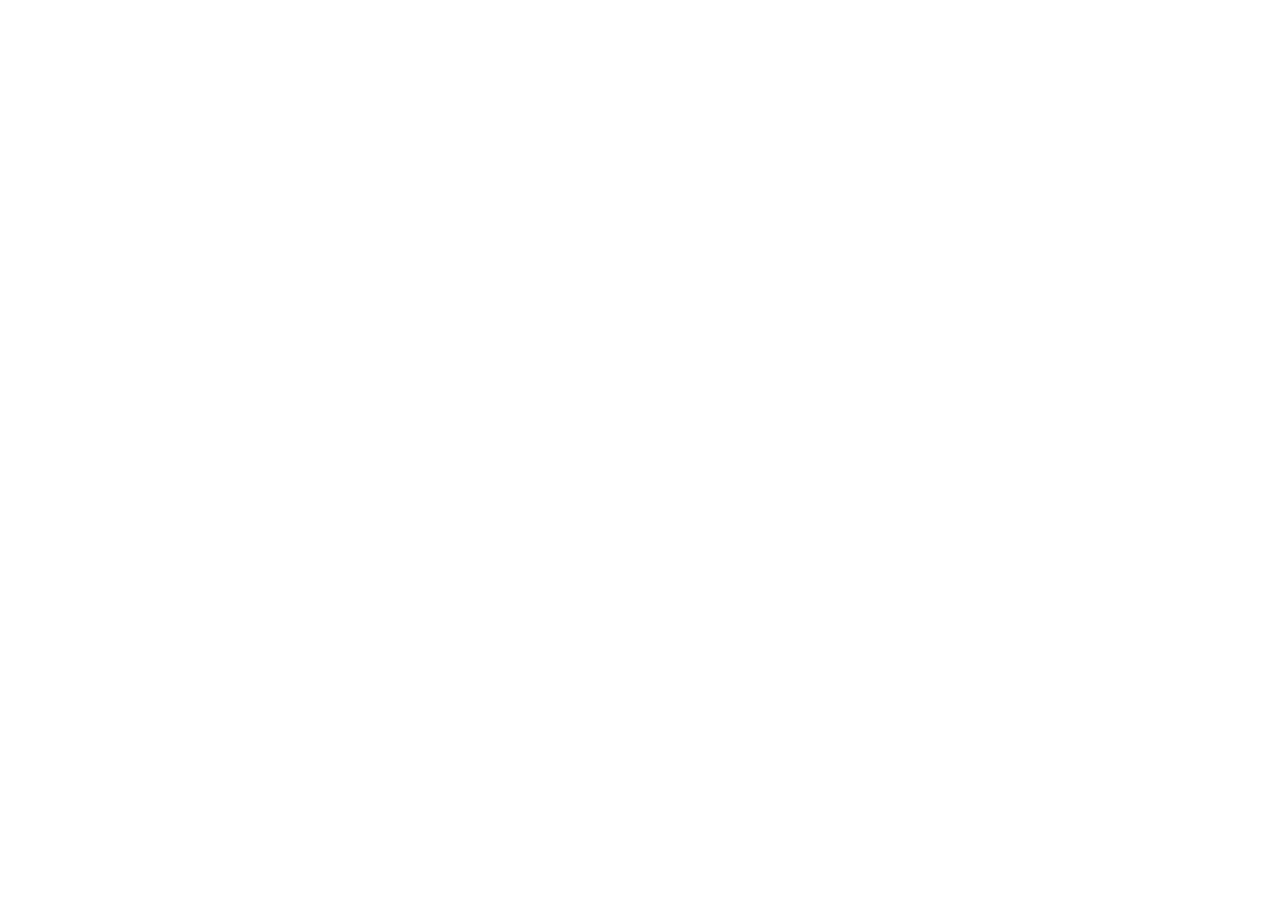
==== Portfolio.dc.html @ 49e3efad "Initial commit" ====
<!DOCTYPE html>
<html lang="en">
<head>
<meta charset="utf-8">
<meta name="viewport" content="width=device-width, initial-scale=1">
<title>Md. Masfakuzzaman — Solutions Architect, Flutter & Automation</title>
<meta name="description" content="Six years turning paper-based and hand-compiled processes into AI-assisted workflows and automated data pipelines. Database administration underneath, Flutter and React on top, automation architecture across the middle.">
<script src="./support.js"></script>
<link rel="stylesheet" href="_ds/industry-a0e0c434-164a-4b1d-b430-204a06d6d040/styles.css">
<script src="_ds/industry-a0e0c434-164a-4b1d-b430-204a06d6d040/_ds_bundle.js"></script>
<style>
html{scroll-behavior:smooth}
body{margin:0;background:var(--color-bg);color:var(--color-text);font-family:var(--font-body)}
a{color:var(--color-accent-700);text-decoration:none}
a:hover{color:var(--color-accent-900);text-decoration:underline}
.wrap{max-width:1140px;margin:0 auto;padding:0 32px}
.eyebrow{font-family:ui-monospace,Menlo,monospace;font-size:11px;letter-spacing:.14em;text-transform:uppercase;color:var(--color-accent-700)}
.sec{padding:60px 0;border-top:1px solid var(--color-divider)}
.sechd{display:flex;align-items:baseline;justify-content:space-between;gap:16px;margin-bottom:28px;flex-wrap:wrap}
.sechd h2{margin:0;font-size:30px}
.sechd .count{font-family:ui-monospace,Menlo,monospace;font-size:11.5px;letter-spacing:.1em;text-transform:uppercase;color:rgba(29,31,32,.5)}
.grid{display:grid;gap:20px}
.pill{display:inline-flex;align-items:center;font-size:11px;letter-spacing:.04em;padding:3px 9px;border:1px solid var(--color-divider);font-family:ui-monospace,Menlo,monospace;color:rgba(29,31,32,.68);background:var(--color-surface);border-radius:2px}
.kpi b{display:block;font-family:var(--font-heading);font-weight:600;font-size:38px;line-height:1}
.kpi span{display:block;font-size:12px;line-height:1.4;color:rgba(29,31,32,.6);margin-top:4px}
.flow{display:flex;flex-wrap:wrap;align-items:stretch;gap:0}
.fnode{flex:1 1 150px;min-width:150px;padding:14px 16px;border:1px solid var(--color-divider);background:var(--color-bg);display:flex;flex-direction:column;gap:5px}
.fnode.ai{background:var(--color-accent-100);border-color:var(--color-accent)}
.fnode .k{font-size:9.5px;letter-spacing:.12em;text-transform:uppercase;color:rgba(29,31,32,.55)}
.fnode.ai .k{color:var(--color-accent-800)}
.fnode .t{font-family:var(--font-heading);font-weight:600;font-size:16px;line-height:1.15}
.fnode .d{font-size:12px;line-height:1.5;color:rgba(29,31,32,.7)}
.arrow{display:flex;align-items:center;justify-content:center;width:26px;color:var(--color-neutral-500);flex:none}
.proj{padding:24px;border:1px solid var(--color-divider);display:flex;flex-direction:column;gap:11px;background:var(--color-bg);transition:border-color .15s ease}
.proj:hover{border-color:var(--color-accent)}
.proj h3{margin:0;font-size:22px}
.proj .lede{margin:0;font-size:14px;line-height:1.6;color:rgba(29,31,32,.72)}
.proj ul{margin:0;padding-left:17px;display:flex;flex-direction:column;gap:6px}
.proj li{font-size:13.5px;line-height:1.55}
.proj li::marker{color:var(--color-accent)}
.role-line{font-family:ui-monospace,Menlo,monospace;font-size:11px;letter-spacing:.06em;text-transform:uppercase;color:rgba(29,31,32,.5);margin-top:auto;padding-top:4px}
.tl{display:grid;grid-template-columns:minmax(96px,120px) 16px minmax(0,1fr);padding:18px 0;border-top:1px solid var(--color-divider)}
.tl .yr{font-family:ui-monospace,Menlo,monospace;font-size:12px;color:rgba(29,31,32,.5);padding-top:3px}
.tl .dot{position:relative}
.tl .dot::before{content:"";position:absolute;top:7px;left:3px;width:7px;height:7px;background:var(--color-accent)}
.tl strong{display:block;font-family:var(--font-heading);font-weight:600;font-size:18px;line-height:1.2}
.tl .org{display:block;font-size:13px;color:rgba(29,31,32,.6);margin:1px 0 6px}
.tl p{margin:0;font-size:13.5px;line-height:1.55;color:rgba(29,31,32,.72);max-width:680px}
.mrow{display:flex;justify-content:space-between;gap:14px;padding:10px 0;border-top:1px solid var(--color-divider);font-size:13.5px}
.mrow .yr{font-family:ui-monospace,Menlo,monospace;font-size:11.5px;color:rgba(29,31,32,.5);white-space:nowrap}

/* Filter controls matching design system */
.filter-bar{display:flex;flex-wrap:wrap;gap:6px;margin-bottom:24px}
.filter-btn{font-family:ui-monospace,Menlo,monospace;font-size:11px;letter-spacing:.06em;text-transform:uppercase;padding:5px 12px;border:1px solid var(--color-divider);background:var(--color-surface);color:rgba(29,31,32,.7);cursor:pointer;border-radius:2px;transition:all .15s ease}
.filter-btn:hover{border-color:var(--color-accent);color:var(--color-text)}
.filter-btn.active{background:var(--color-accent-900);color:var(--color-bg);border-color:var(--color-accent-900)}

/* Dropdown styling */
.dropdown{position:relative;display:inline-block}
.dropdown-menu{display:none;position:absolute;right:0;top:calc(100% + 4px);background:var(--color-bg);border:1px solid var(--color-divider);box-shadow:var(--shadow-md);z-index:50;min-width:260px;padding:6px 0}
.dropdown-menu.open{display:block}
.dropdown-menu a{display:block;padding:8px 14px;font-size:13px;color:var(--color-text);text-decoration:none;border-bottom:1px solid color-mix(in srgb, var(--color-divider) 40%, transparent)}
.dropdown-menu a:last-child{border-bottom:none}
.dropdown-menu a:hover{background:var(--color-accent-100);color:var(--color-accent-900)}
.dropdown-menu small{display:block;font-size:11px;color:rgba(29,31,32,.55);font-family:ui-monospace,Menlo,monospace}

/* Quick toast */
#toast{visibility:hidden;min-width:200px;background:var(--color-accent-900);color:var(--color-bg);text-align:center;padding:10px 16px;position:fixed;z-index:100;bottom:24px;right:24px;font-size:12.5px;font-family:ui-monospace,Menlo,monospace;border:1px solid var(--color-accent);opacity:0;transition:opacity .2s, bottom .2s}
#toast.show{visibility:visible;opacity:1;bottom:30px}

.clickable-badge{cursor:pointer;transition:opacity .15s ease}
.clickable-badge:hover{opacity:.75}

@media (max-width:860px){.sechd h2{font-size:26px}.wrap{padding:0 20px}}
</style>
</head>
<body>
<x-dc>

<nav style="position:sticky;top:0;z-index:20;background:rgba(242,242,243,.94);backdrop-filter:blur(8px);border-bottom:1px solid var(--color-divider)">
  <div class="wrap" style="display:flex;align-items:center;gap:18px;padding-top:12px;padding-bottom:12px">
    <span style="font-family:var(--font-heading);font-weight:600;font-size:17px;letter-spacing:.04em;margin-right:auto">MD. MASFAKUZZAMAN</span>
    <a href="#approach" style="font-size:13.5px;color:rgba(29,31,32,.7)">Approach</a>
    <a href="#work" style="font-size:13.5px;color:rgba(29,31,32,.7)">Work</a>
    <a href="#track" style="font-size:13.5px;color:rgba(29,31,32,.7)">Track record</a>
    <a href="#toolkit" style="font-size:13.5px;color:rgba(29,31,32,.7)">Toolkit</a>
    
    <!-- Resume Dropdown -->
    <div class="dropdown">
      <button class="btn btn-secondary" onclick="toggleResumeMenu(event)" style="font-size:12.5px;padding:4px 10px;font-family:ui-monospace,Menlo,monospace">
        Download CV ▾
      </button>
      <div class="dropdown-menu" id="resumeMenu">
        <a href="./uploads/Md.Masfakuzzaman_Update_Resume_For_Flutter_Developer.pdf" download>
          <strong>Flutter Developer Resume</strong>
          <small>Mobile & Cross-Platform Focus</small>
        </a>
        <a href="./uploads/Resume_of_Flutter_developer_&_Healthcare_Business_analyst_Md.Masfakuzzaman.pdf" download>
          <strong>Healthcare BA & Flutter Resume</strong>
          <small>Clinical Workflows & EHR Focus</small>
        </a>
        <a href="./uploads/Md.Masfakuzzaman_update_Database_resume.pdf" download>
          <strong>Database Administrator Resume</strong>
          <small>PostgreSQL & SQL Server Focus</small>
        </a>
      </div>
    </div>

    <a class="btn btn-primary" href="mailto:pinjor033@gmail.com" style="font-size:13px;padding:5px 12px">Hire / contact</a>
  </div>
</nav>

<header style="background:var(--color-accent-900);color:var(--color-bg);padding:64px 0 0">
  <div class="wrap">
    <div class="eyebrow" style="color:var(--color-accent-300)">Solutions architect · AI workflow &amp; automation · Dhaka, Bangladesh</div>
    <h1 style="margin:16px 0 0;font-size:clamp(38px,5.6vw,64px);max-width:16ch">I replace manual work with systems that run themselves.</h1>
    <p style="margin:20px 0 0;max-width:62ch;font-size:17px;line-height:1.6;color:rgba(242,242,243,.82)">Six years turning paper-based and hand-compiled processes — hospital records, national reporting, retail stock, drug lookups — into AI-assisted workflows and automated data pipelines. Database administration underneath, Flutter and React on top, automation architecture across the middle.</p>
    
    <div style="display:flex;flex-wrap:wrap;gap:10px 14px;margin:26px 0 0;font-size:13.5px">
      <span class="clickable-badge" onclick="copyContact('pinjor033@gmail.com', 'Email copied to clipboard!')" style="color:var(--color-accent-300)">pinjor033@gmail.com</span>
      <span style="opacity:.35">·</span>
      <span class="clickable-badge" onclick="copyContact('+8801776830347', 'Phone copied to clipboard!')" style="color:var(--color-accent-300)">+880 1776 830347</span>
      <span style="opacity:.35">·</span>
      <a href="https://github.com/pinjor" target="_blank" rel="noopener" style="color:var(--color-accent-300)">github.com/pinjor</a>
      <span style="opacity:.35">·</span>
      <a href="https://play.google.com/store/apps/details?id=com.afnanquran.app" target="_blank" rel="noopener" style="color:var(--color-accent-300)">Google Play</a>
      <span style="opacity:.35">·</span>
      <a href="https://www.linkedin.com/in/md-masfakuzzaman/" target="_blank" rel="noopener" style="color:var(--color-accent-300)">LinkedIn</a>
    </div>

    <div class="grid" style="grid-template-columns:repeat(auto-fit,minmax(190px,1fr));gap:0;margin-top:44px;border-top:1px solid rgba(242,242,243,.2)">
      <div class="kpi" style="padding:22px 20px 26px;border-right:1px solid rgba(242,242,243,.2)"><b>6+ yrs</b><span style="color:rgba(242,242,243,.65)">DBA → Flutter delivery → solutions architecture</span></div>
      <div class="kpi" style="padding:22px 20px 26px;border-right:1px solid rgba(242,242,243,.2)"><b>17</b><span style="color:rgba(242,242,243,.65)">Production systems &amp; platforms shipped</span></div>
      <div class="kpi" style="padding:22px 20px 26px;border-right:1px solid rgba(242,242,243,.2)"><b>7</b><span style="color:rgba(242,242,243,.65)">National, hospital-network or multi-tenant SaaS deployments</span></div>
      <div class="kpi" style="padding:22px 20px 26px"><b>5,850+</b><span style="color:rgba(242,242,243,.65)">Drug brands auto-indexed by one scraping pipeline</span></div>
    </div>
  </div>
</header>

<section class="sec" id="approach" style="border-top:none">
  <div class="wrap">
    <div class="sechd">
      <h2>How I build automation</h2>
      <span class="count">The pattern behind every system below</span>
    </div>
    <p style="max-width:70ch;font-size:15px;line-height:1.65;color:rgba(29,31,32,.72);margin:-8px 0 26px">Every engagement follows the same spine: audit the manual process, decide what a rule can do and what genuinely needs a model, put a guardrail and a human gate around the model, then write the result into a data layer that can be trusted and reported on.</p>
    <div class="flow">
      <div class="fnode blueprint"><i class="corner tl"></i><i class="corner tr"></i><i class="corner bl"></i><i class="corner br"></i>
        <span class="k">01 · Audit</span><span class="t">Map the manual steps</span><span class="d">Workflow mapping with the people doing the work — which steps are repetitive, which are judgement.</span></div>
      <div class="arrow"><svg width="10" height="10" viewBox="0 0 8 8" aria-hidden="true"><path d="M0 0 L6 4 L0 8" fill="none" stroke="currentColor" stroke-width="1.4"></path></svg></div>
      <div class="fnode blueprint"><i class="corner tl"></i><i class="corner tr"></i><i class="corner bl"></i><i class="corner br"></i>
        <span class="k">02 · Decide</span><span class="t">Rules vs. model</span><span class="d">Deterministic rules where correctness is cheap; AI only where extraction, matching or language is the hard part.</span></div>
      <div class="arrow"><svg width="10" height="10" viewBox="0 0 8 8" aria-hidden="true"><path d="M0 0 L6 4 L0 8" fill="none" stroke="currentColor" stroke-width="1.4"></path></svg></div>
      <div class="fnode ai blueprint"><i class="corner tl"></i><i class="corner tr"></i><i class="corner bl"></i><i class="corner br"></i>
        <span class="k">03 · AI step</span><span class="t">Extract, match, generate</span><span class="d">Document extraction, brand→generic matching, scraped-index enrichment, AI-authored engineering rules.</span></div>
      <div class="arrow"><svg width="10" height="10" viewBox="0 0 8 8" aria-hidden="true"><path d="M0 0 L6 4 L0 8" fill="none" stroke="currentColor" stroke-width="1.4"></path></svg></div>
      <div class="fnode blueprint"><i class="corner tl"></i><i class="corner tr"></i><i class="corner bl"></i><i class="corner br"></i>
        <span class="k">04 · Guardrail</span><span class="t">Gates &amp; boundaries</span><span class="d">Confidence thresholds, tenant isolation, module boundaries, and a human approving what shouldn't be automatic.</span></div>
      <div class="arrow"><svg width="10" height="10" viewBox="0 0 8 8" aria-hidden="true"><path d="M0 0 L6 4 L0 8" fill="none" stroke="currentColor" stroke-width="1.4"></path></svg></div>
      <div class="fnode blueprint"><i class="corner tl"></i><i class="corner tr"></i><i class="corner bl"></i><i class="corner br"></i>
        <span class="k">05 · Land it</span><span class="t">Trusted data layer</span><span class="d">Schema design, validation, audit trail, live dashboards — automation is only as reliable as the database under it.</span></div>
    </div>
    <div class="grid" style="grid-template-columns:repeat(auto-fit,minmax(260px,1fr));margin-top:34px">
      <div style="padding:18px 20px;border:1px solid var(--color-divider)">
        <h5 style="margin:0 0 6px">AI in production, not in slides</h5>
        <p style="margin:0;font-size:13.5px;line-height:1.6;color:rgba(29,31,32,.72)">A 5,850-brand pharmaceutical index built by an automated scraping and enrichment pipeline, with generic substitution and price comparison replacing manual lookups.</p>
      </div>
      <div style="padding:18px 20px;border:1px solid var(--color-divider)">
        <h5 style="margin:0 0 6px">Automation that survives handoff</h5>
        <p style="margin:0;font-size:13.5px;line-height:1.6;color:rgba(29,31,32,.72)">124 automated tests gating every Pulse POS release, Docker Compose deployment, and a documented pilot/UAT process — so the automation keeps working without me.</p>
      </div>
      <div style="padding:18px 20px;border:1px solid var(--color-divider)">
        <h5 style="margin:0 0 6px">Guardrails for AI-assisted delivery</h5>
        <p style="margin:0;font-size:13.5px;line-height:1.6;color:rgba(29,31,32,.72)">On EduCore Nexus I authored the governing AI-engineering rules so AI coding tools stay inside security and module boundaries when generating implementation.</p>
      </div>
    </div>
  </div>
</section>

<section class="sec" id="work">
  <div class="wrap">
    <div class="sechd">
      <h2>Selected work</h2>
      <span class="count">17 systems · grouped by what they automated</span>
    </div>

    <!-- Category Filter Bar -->
    <div class="filter-bar">
      <button class="filter-btn active" onclick="filterCategory('all', this)">All (17)</button>
      <button class="filter-btn" onclick="filterCategory('ai', this)">AI &amp; Automation</button>
      <button class="filter-btn" onclick="filterCategory('healthcare', this)">Healthcare &amp; Public Sector</button>
      <button class="filter-btn" onclick="filterCategory('commerce', this)">Commerce &amp; Retail</button>
      <button class="filter-btn" onclick="filterCategory('mobile', this)">Mobile (Flutter)</button>
    </div>

    <!-- AI & Automation Section -->
    <div class="work-group" data-group="ai">
      <div class="eyebrow" style="margin-bottom:14px">AI &amp; automation platforms</div>
      <div class="grid" style="grid-template-columns:repeat(auto-fit,minmax(330px,1fr));margin-bottom:38px">
        <div class="proj blueprint"><i class="corner tl"></i><i class="corner tr"></i><i class="corner bl"></i><i class="corner br"></i>
          <div style="display:flex;justify-content:space-between;align-items:baseline;gap:10px;flex-wrap:wrap"><h3>Healora 24 · HealthConnect Pro</h3><span class="pill">React · TypeScript · FastAPI</span></div>
          <p class="lede">Unified hospital, telemedicine and pharmaceutical-intelligence platform. The AI and scraping layer is the product, not a feature.</p>
          <ul>
            <li>Automated pharmaceutical index — 5,850+ drug brands scraped, deduplicated and indexed with generic substitution and price comparison, replacing manual drug lookups.</li>
            <li>Digital prescription studio with QR verification, multi-chamber scheduling and automated revenue/commission reporting.</li>
            <li>Family vaccination tracking with automated reminders; telemedicine consultations over one centralized EHR.</li>
          </ul>
          <div class="role-line">Role — full-stack build incl. the automated data pipeline</div>
        </div>
        <div class="proj blueprint"><i class="corner tl"></i><i class="corner tr"></i><i class="corner bl"></i><i class="corner br"></i>
          <div style="display:flex;justify-content:space-between;align-items:baseline;gap:10px;flex-wrap:wrap"><h3>EduCore Nexus</h3><span class="pill">FastAPI · PostgreSQL · Kafka</span></div>
          <p class="lede">Architecture blueprint for a multi-tenant education SaaS — K-12 through Bangladesh Madrasahs — from one shared codebase, with AI-assisted implementation under written constraints.</p>
          <ul>
            <li>Authored the governing AI-engineering rules so AI coding tools stay inside security and module boundaries while generating implementation.</li>
            <li>Schema-per-tenant PostgreSQL isolation so institutions' data cannot cross-leak, even by developer error.</li>
            <li>"Core + Plugin" model loading industry-specific workflows dynamically per subscription — Ebtedayee–Kamil tiers, TVET tracks.</li>
          </ul>
          <div class="role-line">Role — solutions architecture &amp; system design</div>
        </div>
        <div class="proj blueprint"><i class="corner tl"></i><i class="corner tr"></i><i class="corner bl"></i><i class="corner br"></i>
          <div style="display:flex;justify-content:space-between;align-items:baseline;gap:10px;flex-wrap:wrap"><h3>Pulse POS</h3><span class="pill">React 19 · FastAPI · PostgreSQL</span></div>
          <p class="lede">Multi-tenant point-of-sale platform serving grocery, fashion and pharmacy verticals from one codebase, with the commercial SaaS machinery automated underneath.</p>
          <ul>
            <li>Automated tenant onboarding, subscription plans and usage-limit enforcement — no manual account setup.</li>
            <li>Retail workflow automated end-to-end: sales, purchasing, GRN receiving, returns/refunds/exchanges, stock ledger.</li>
            <li>124 automated tests (76 backend + 48 frontend) gating every release, Docker Compose deployment, documented pilot/UAT.</li>
          </ul>
          <div class="role-line">Role — full-stack build, architecture → pilot readiness</div>
        </div>
        <div class="proj blueprint"><i class="corner tl"></i><i class="corner tr"></i><i class="corner bl"></i><i class="corner br"></i>
          <div style="display:flex;justify-content:space-between;align-items:baseline;gap:10px;flex-wrap:wrap"><h3>Evercare Hospitals reporting pipeline</h3><span class="pill">Power BI · SQL Server</span></div>
          <p class="lede">Replaced hand-compiled monthly reports with a live pipeline pulling straight from operational data.</p>
          <ul>
            <li>Automated extraction and transformation from SQL Server with built-in accuracy validation.</li>
            <li>Live dashboards across hospital operations, patient care and financial performance.</li>
          </ul>
          <div class="role-line">Role — data pipeline &amp; BI dashboard design</div>
        </div>
      </div>
    </div>

    <!-- Healthcare Section -->
    <div class="work-group" data-group="healthcare">
      <div class="eyebrow" style="margin-bottom:14px">Healthcare &amp; public-sector systems</div>
      <div class="grid" style="grid-template-columns:repeat(auto-fit,minmax(300px,1fr));margin-bottom:38px">
        <div class="proj">
          <div style="display:flex;justify-content:space-between;align-items:baseline;gap:10px;flex-wrap:wrap"><h3>Sylhet MAG Osmani Medical Hospital</h3><span class="pill">Java · PostgreSQL</span></div>
          <p class="lede">Full digitization of one of Sylhet's major hospitals — the entire management system moved off paper, with centralized patient records replacing physical filing.</p>
          <div class="role-line">Role — backend &amp; database implementation · 2024–2025</div>
        </div>
        <div class="proj">
          <div style="display:flex;justify-content:space-between;align-items:baseline;gap:10px;flex-wrap:wrap"><h3>Border Guard Bangladesh hospital system</h3><span class="pill">Java · PostgreSQL</span></div>
          <p class="lede">Standardized records, scheduling and case tracking across the BGB medical network, previously handled manually per location.</p>
          <div class="role-line">Role — backend &amp; database implementation · 2021–2025</div>
        </div>
        <div class="proj">
          <div style="display:flex;justify-content:space-between;align-items:baseline;gap:10px;flex-wrap:wrap"><h3>UNICEF vaccination GIS dashboard</h3><span class="pill">Flutter · Riverpod</span></div>
          <p class="lede">Real-time vaccination coverage across Bangladesh for immunization-campaign planning — multiple vaccine API endpoints (BCG, Penta and others) integrated into one live map with location-based analytics.</p>
          <div class="role-line">Role — Flutter developer, dashboard &amp; API integration · 2025</div>
        </div>
        <div class="proj">
          <div style="display:flex;justify-content:space-between;align-items:baseline;gap:10px;flex-wrap:wrap"><h3>COVID-19 national dashboard</h3><span class="pill">Java · PostgreSQL</span></div>
          <p class="lede">Built for the Prime Minister's Office — countrywide case data aggregated from scattered reports into a single public-facing site.</p>
          <div class="role-line">Role — backend &amp; database implementation · 2021–2022</div>
        </div>
        <div class="proj">
          <div style="display:flex;justify-content:space-between;align-items:baseline;gap:10px;flex-wrap:wrap"><h3>Popular Healthcare</h3><span class="pill">Flutter · Dart</span></div>
          <p class="lede">Patient-facing app removing the paper trail from clinic visits: online booking instead of walk-ins, EHR access, and QR-scan retrieval of prescription history at the pharmacy desk.</p>
          <div class="role-line">Role — sole Flutter developer, architecture → release · 2025</div>
        </div>
        <div class="proj">
          <div style="display:flex;justify-content:space-between;align-items:baseline;gap:10px;flex-wrap:wrap"><h3>Hospital management portal</h3><span class="pill">React · PostgreSQL</span></div>
          <p class="lede">Patients and doctors connected directly — live doctor schedules, real-time chat, and digital e-prescriptions over unified records.</p>
          <div class="role-line">Role — full-stack build, React + PostgreSQL · 2025</div>
        </div>
      </div>
    </div>

    <!-- Commerce Section -->
    <div class="work-group" data-group="commerce">
      <div class="eyebrow" style="margin-bottom:14px">Commerce, retail &amp; field automation</div>
      <div class="grid" style="grid-template-columns:repeat(auto-fit,minmax(300px,1fr));margin-bottom:38px">
        <div class="proj">
          <div style="display:flex;justify-content:space-between;align-items:baseline;gap:10px;flex-wrap:wrap"><h3>WrikMart</h3><span class="pill">React · FastAPI · PostgreSQL</span></div>
          <p class="lede">Cross-border pre-order commerce from India, Dubai and Thailand through sourcing agents: automated 9-stage order tracking, dual-ledger accounting with a two-way remittance-acceptance protocol, and a privacy-by-design agent view masking customer identity and pricing.</p>
          <div class="role-line">Role — full-stack architecture and build</div>
        </div>
        <div class="proj">
          <div style="display:flex;justify-content:space-between;align-items:baseline;gap:10px;flex-wrap:wrap"><h3>Bio Palace Staff Mart</h3><span class="pill">React · FastAPI · PostgreSQL</span></div>
          <p class="lede">Internal ration commerce + ERP with quota entitlements enforced automatically per booking cycle, a manufacturing layer feeding shared dashboards, and later CRM/loyalty phases.</p>
          <div class="role-line">Role — backend &amp; platform build across phases</div>
        </div>
        <div class="proj">
          <div style="display:flex;justify-content:space-between;align-items:baseline;gap:10px;flex-wrap:wrap"><h3>Offline shop management</h3><span class="pill">Flutter · GetX</span></div>
          <p class="lede">Sales, inventory and invoicing that keep working without internet, with automatic background sync on reconnect, low-stock alerts and sales analytics.</p>
          <div class="role-line">Role — sole Flutter developer · 2025</div>
        </div>
        <div class="proj">
          <div style="display:flex;justify-content:space-between;align-items:baseline;gap:10px;flex-wrap:wrap"><h3>EMI management with QR provisioning</h3><span class="pill">Flutter · GetX</span></div>
          <p class="lede">Offline-first installment management for field agents: QR activation and collection, automated payment reminders and transaction tracking that cut manual follow-up and repayment errors.</p>
          <div class="role-line">Role — sole Flutter developer · 2025</div>
        </div>
      </div>
    </div>

    <!-- Mobile Section -->
    <div class="work-group" data-group="mobile">
      <div class="eyebrow" style="margin-bottom:14px">Mobile products (Flutter)</div>
      <div class="grid" style="grid-template-columns:repeat(auto-fit,minmax(300px,1fr))">
        <div class="proj">
          <div style="display:flex;justify-content:space-between;align-items:baseline;gap:10px;flex-wrap:wrap"><h3>Bangla Quran &amp; Islamic utilities</h3><span class="pill">Flutter · Dart</span></div>
          <p class="lede">Offline-first suite: dual-alert prayer reminders scheduled locally, a Shariah-compliant Islamic Will generator producing a single-page PDF with bundled fonts, Qibla compass, Hijri calendar, Sunnah tracker and a vocabulary quiz.</p>
          <div class="role-line">Role — sole Flutter developer · <a href="https://play.google.com/store/apps/details?id=com.afnanquran.app" target="_blank" rel="noopener">Google Play ↗</a></div>
        </div>
        <div class="proj">
          <div style="display:flex;justify-content:space-between;align-items:baseline;gap:10px;flex-wrap:wrap"><h3>Celebrity fan engagement app</h3><span class="pill">Flutter · Riverpod</span></div>
          <p class="lede">Direct-to-fan communication at scale — real-time chat, event management with automated push announcements, and personalized dashboards on both sides.</p>
          <div class="role-line">Role — sole Flutter developer · 2025</div>
        </div>
        <div class="proj">
          <div style="display:flex;justify-content:space-between;align-items:baseline;gap:10px;flex-wrap:wrap"><h3>Weather app</h3><span class="pill">Flutter · Dart</span></div>
          <p class="lede">Live forecast data, interactive maps and configurable alert thresholds — a clean end-to-end mobile architecture reference.</p>
          <div class="role-line">Role — sole Flutter developer · 2024</div>
        </div>
      </div>
    </div>

  </div>
</section>

<section class="sec" id="track">
  <div class="wrap">
    <div class="sechd"><h2>Track record</h2><span class="count">2019 → present</span></div>
    <div class="tl" style="border-top:none">
      <span class="yr">2026 —</span><span class="dot"></span>
      <span><strong>Solutions Architect</strong><span class="org">Apptriangle Limited</span><p>Owns automation-architecture design across client engagements — auditing manual workflows, designing rules-based automation and scheduled data pipelines, and connecting mobile apps, backend services and reporting layers into one automated flow.</p></span>
    </div>
    <div class="tl">
      <span class="yr">2024 – 2026</span><span class="dot"></span>
      <span><strong>Flutter Developer &amp; Healthcare Business Analyst</strong><span class="org">eGeneration Ltd.</span><p>Built patient- and hospital-facing Flutter apps while analyzing clinical workflows to define exactly what each system needed to automate.</p></span>
    </div>
    <div class="tl">
      <span class="yr">2021 – 2024</span><span class="dot"></span>
      <span><strong>Database Administrator</strong><span class="org">eGeneration Ltd. · associate → DBA</span><p>Administered PostgreSQL and SQL Server across live hospital and government systems — schema design, performance tuning, reliability.</p></span>
    </div>
    <div class="tl">
      <span class="yr">2020 – 2021</span><span class="dot"></span>
      <span><strong>Inspection Officer</strong><span class="org">Akij Group Ltd.</span><p>Field-based quality and process inspection across operational sites.</p></span>
    </div>
    <div class="tl">
      <span class="yr">2019 – 2020</span><span class="dot"></span>
      <span><strong>Lecturer</strong><span class="org">National Institute of Engineering &amp; Technology</span><p>Taught undergraduate computer science coursework.</p></span>
    </div>
  </div>
</section>

<section class="sec" id="toolkit">
  <div class="wrap">
    <div class="sechd"><h2>Toolkit</h2><span class="count">Six stacks worked end-to-end</span></div>
    <div class="grid" style="grid-template-columns:repeat(auto-fit,minmax(250px,1fr))">
      <div style="padding:18px 20px;border:1px solid var(--color-divider)">
        <h6 style="margin:0 0 8px;color:var(--color-accent-700)">Automation &amp; AI</h6>
        <p style="margin:0 0 6px;font-size:14.5px">Workflow mapping, data-scraping pipelines, retrieval &amp; matching, scheduled jobs, AI-engineering rulebooks</p>
        <p style="margin:0;font-size:12.5px;color:rgba(29,31,32,.6)">Confidence gates and human-approval steps designed in, not bolted on.</p>
      </div>
      <div style="padding:18px 20px;border:1px solid var(--color-divider)">
        <h6 style="margin:0 0 8px;color:var(--color-accent-700)">Backend &amp; data</h6>
        <p style="margin:0 0 6px;font-size:14.5px">Java, FastAPI, PostgreSQL, MySQL, SQL Server, Power BI, Kafka</p>
        <p style="margin:0;font-size:12.5px;color:rgba(29,31,32,.6)">DBA background — schema design, performance tuning, reporting pipelines.</p>
      </div>
      <div style="padding:18px 20px;border:1px solid var(--color-divider)">
        <h6 style="margin:0 0 8px;color:var(--color-accent-700)">Mobile</h6>
        <p style="margin:0 0 6px;font-size:14.5px">Flutter, Dart, GetX, Riverpod</p>
        <p style="margin:0;font-size:12.5px;color:rgba(29,31,32,.6)">Offline-first patterns across both state-management ecosystems.</p>
      </div>
      <div style="padding:18px 20px;border:1px solid var(--color-divider)">
        <h6 style="margin:0 0 8px;color:var(--color-accent-700)">Web &amp; platform</h6>
        <p style="margin:0 0 6px;font-size:14.5px">React, TypeScript, HTML, CSS, Docker Compose</p>
        <p style="margin:0;font-size:12.5px;color:rgba(29,31,32,.6)">Multi-tenant SaaS patterns, event-driven architecture design.</p>
      </div>
      <div style="padding:18px 20px;border:1px solid var(--color-divider)">
        <h6 style="margin:0 0 8px;color:var(--color-accent-700)">Collaboration</h6>
        <p style="margin:0;font-size:14.5px">Git, GitLab, GitHub, Jira, Trello</p>
      </div>
    </div>
  </div>
</section>

<section class="sec" id="edu">
  <div class="wrap">
    <div class="sechd"><h2>Education &amp; certifications</h2></div>
    <div class="grid" style="grid-template-columns:repeat(auto-fit,minmax(300px,1fr));gap:40px">
      <div>
        <h6 style="margin:0 0 14px;color:var(--color-accent-700)">Education</h6>
        <div style="margin-bottom:16px"><strong style="font-family:var(--font-heading);font-weight:600;font-size:17px;display:block">BSc. Computer Science &amp; Engineering</strong><span style="font-size:13.5px;color:rgba(29,31,32,.62)">Bangladesh Army University of Science and Technology — GPA 3.84 / 4.00</span></div>
        <div style="margin-bottom:16px"><strong style="font-family:var(--font-heading);font-weight:600;font-size:17px;display:block">HSC, Science</strong><span style="font-size:13.5px;color:rgba(29,31,32,.62)">Cantonment Public School and College, Rangpur — GPA 5.00 / 5.00</span></div>
        <div><strong style="font-family:var(--font-heading);font-weight:600;font-size:17px;display:block">SSC, Science</strong><span style="font-size:13.5px;color:rgba(29,31,32,.62)">Rangpur Zilla School — GPA 5.00 / 5.00</span></div>
      </div>
      <div>
        <h6 style="margin:2px 0 6px;color:var(--color-accent-700)">Certifications</h6>
        <div class="mrow"><span>App Development with Flutter — Ostad</span><span class="yr">2025</span></div>
        <div class="mrow"><span>Quick Start Your Flutter Journey — Ostad</span><span class="yr">2024</span></div>
        <div class="mrow"><span>Coding Problem Solving — Ostad</span><span class="yr">2024</span></div>
        <div class="mrow"><span>Complete Flutter App Development Bootcamp with Dart — Udemy</span><span class="yr">2024</span></div>
        <div class="mrow"><span>PostgreSQL Database Administration on Windows/Linux — Udemy</span><span class="yr">2023</span></div>
        <div class="mrow"><span>SQL Server Administration — Udemy</span><span class="yr">2023</span></div>
        <div class="mrow"><span>SQL Basic — HackerRank</span><span class="yr">2022</span></div>
        <h6 style="margin:22px 0 6px;color:var(--color-accent-700)">Award</h6>
        <div class="mrow"><span>Quarter-finalist, ICT Quiz Contest — BAUST</span><span class="yr">2017</span></div>
      </div>
    </div>
  </div>
</section>

<footer style="background:var(--color-accent-900);color:var(--color-bg);padding:56px 0 48px">
  <div class="wrap">
    <div class="eyebrow" style="color:var(--color-accent-300)">Available for solutions-architecture &amp; AI-automation roles</div>
    <h2 style="margin:14px 0 12px;font-size:clamp(28px,4vw,42px);max-width:26ch">Tell me which manual process is costing you the most.</h2>
    <p style="margin:0 0 26px;max-width:56ch;font-size:15.5px;line-height:1.6;color:rgba(242,242,243,.78)">I'll come back with the workflow map, where AI actually earns its place, and what the data layer underneath needs to look like.</p>
    <div style="display:flex;flex-wrap:wrap;gap:12px;align-items:center">
      <a class="btn btn-primary" href="mailto:pinjor033@gmail.com" style="text-decoration:none">pinjor033@gmail.com</a>
      <a class="btn btn-secondary" href="tel:+8801776830347" style="text-decoration:none;color:var(--color-bg);border-color:rgba(242,242,243,.35)">+880 1776 830347</a>
      <a class="btn btn-secondary" href="https://github.com/pinjor" target="_blank" rel="noopener" style="text-decoration:none;color:var(--color-bg);border-color:rgba(242,242,243,.35)">GitHub</a>
      <a class="btn btn-secondary" href="https://www.linkedin.com/in/md-masfakuzzaman/" target="_blank" rel="noopener" style="text-decoration:none;color:var(--color-bg);border-color:rgba(242,242,243,.35)">LinkedIn</a>
      <a class="btn btn-secondary" href="./uploads/Md.Masfakuzzaman_Update_Resume_For_Flutter_Developer.pdf" download style="text-decoration:none;color:var(--color-bg);border-color:rgba(242,242,243,.35)">Download CV</a>
    </div>
    <div class="grid" style="grid-template-columns:repeat(auto-fit,minmax(260px,1fr));margin-top:40px;padding-top:26px;border-top:1px solid rgba(242,242,243,.2)">
      <div><div class="eyebrow" style="color:rgba(242,242,243,.5);margin-bottom:8px">Reference</div><strong style="font-family:var(--font-heading);font-weight:600;font-size:17px;display:block">Farhan Sadik</strong><span style="font-size:13px;color:rgba(242,242,243,.7)">Project Director, eGeneration Ltd.<br>farhan.sadik@egeneration.co</span></div>
      <div><div class="eyebrow" style="color:rgba(242,242,243,.5);margin-bottom:8px">Reference</div><strong style="font-family:var(--font-heading);font-weight:600;font-size:17px;display:block">Md. Shamim Sarwar</strong><span style="font-size:13px;color:rgba(242,242,243,.7)">DGM &amp; HOD, Enterprise Application — Bashundhara Oil &amp; Gas<br>s.sarwar@abgbashundhara.com</span></div>
      <div><div class="eyebrow" style="color:rgba(242,242,243,.5);margin-bottom:8px">Reference</div><strong style="font-family:var(--font-heading);font-weight:600;font-size:17px;display:block">Mohammad Sahajada</strong><span style="font-size:13px;color:rgba(242,242,243,.7)">Senior Principal Database Engineer, eGeneration Ltd.<br>mohammad.shahajada@egeneration.co</span></div>
    </div>
    <div style="margin-top:32px;font-family:ui-monospace,Menlo,monospace;font-size:11px;letter-spacing:.12em;text-transform:uppercase;color:rgba(242,242,243,.45)">Dhaka, Bangladesh</div>
  </div>
</footer>
</x-dc>

<!-- Minimal Toast for quick copying -->
<div id="toast">Copied to clipboard!</div>

<script>
function toggleResumeMenu(e) {
  e.stopPropagation();
  const menu = document.getElementById('resumeMenu');
  menu.classList.toggle('open');
}

window.addEventListener('click', function(e) {
  const menu = document.getElementById('resumeMenu');
  if (menu && menu.classList.contains('open')) {
    menu.classList.remove('open');
  }
});

function copyContact(text, msg) {
  navigator.clipboard.writeText(text).then(() => {
    const toast = document.getElementById('toast');
    toast.innerText = msg;
    toast.className = 'show';
    setTimeout(() => { toast.className = ''; }, 2500);
  });
}

function filterCategory(cat, btn) {
  const buttons = document.querySelectorAll('.filter-btn');
  buttons.forEach(b => b.classList.remove('active'));
  btn.classList.add('active');

  const groups = document.querySelectorAll('.work-group');
  groups.forEach(g => {
    if (cat === 'all') {
      g.style.display = 'block';
    } else {
      const gType = g.getAttribute('data-group');
      if (gType === cat) {
        g.style.display = 'block';
      } else {
        g.style.display = 'none';
      }
    }
  });
}
</script>
</body>
</html>
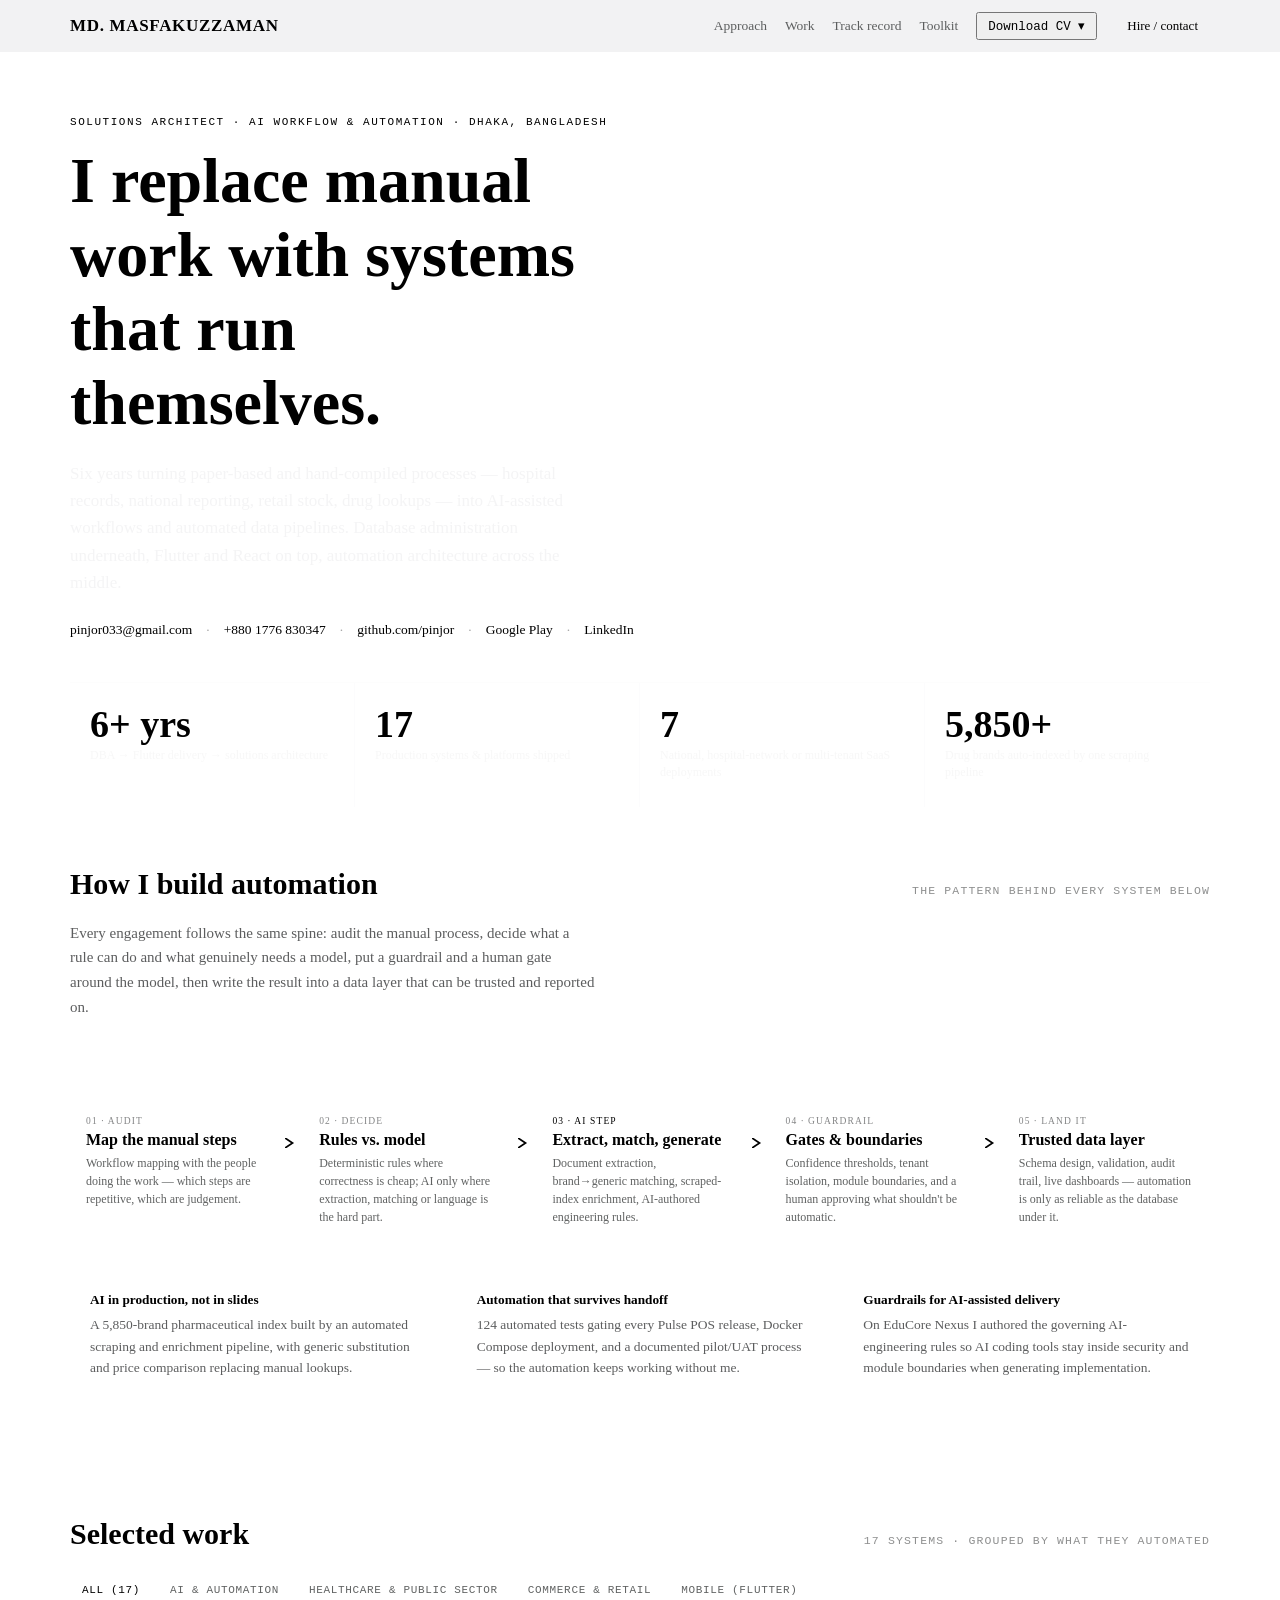
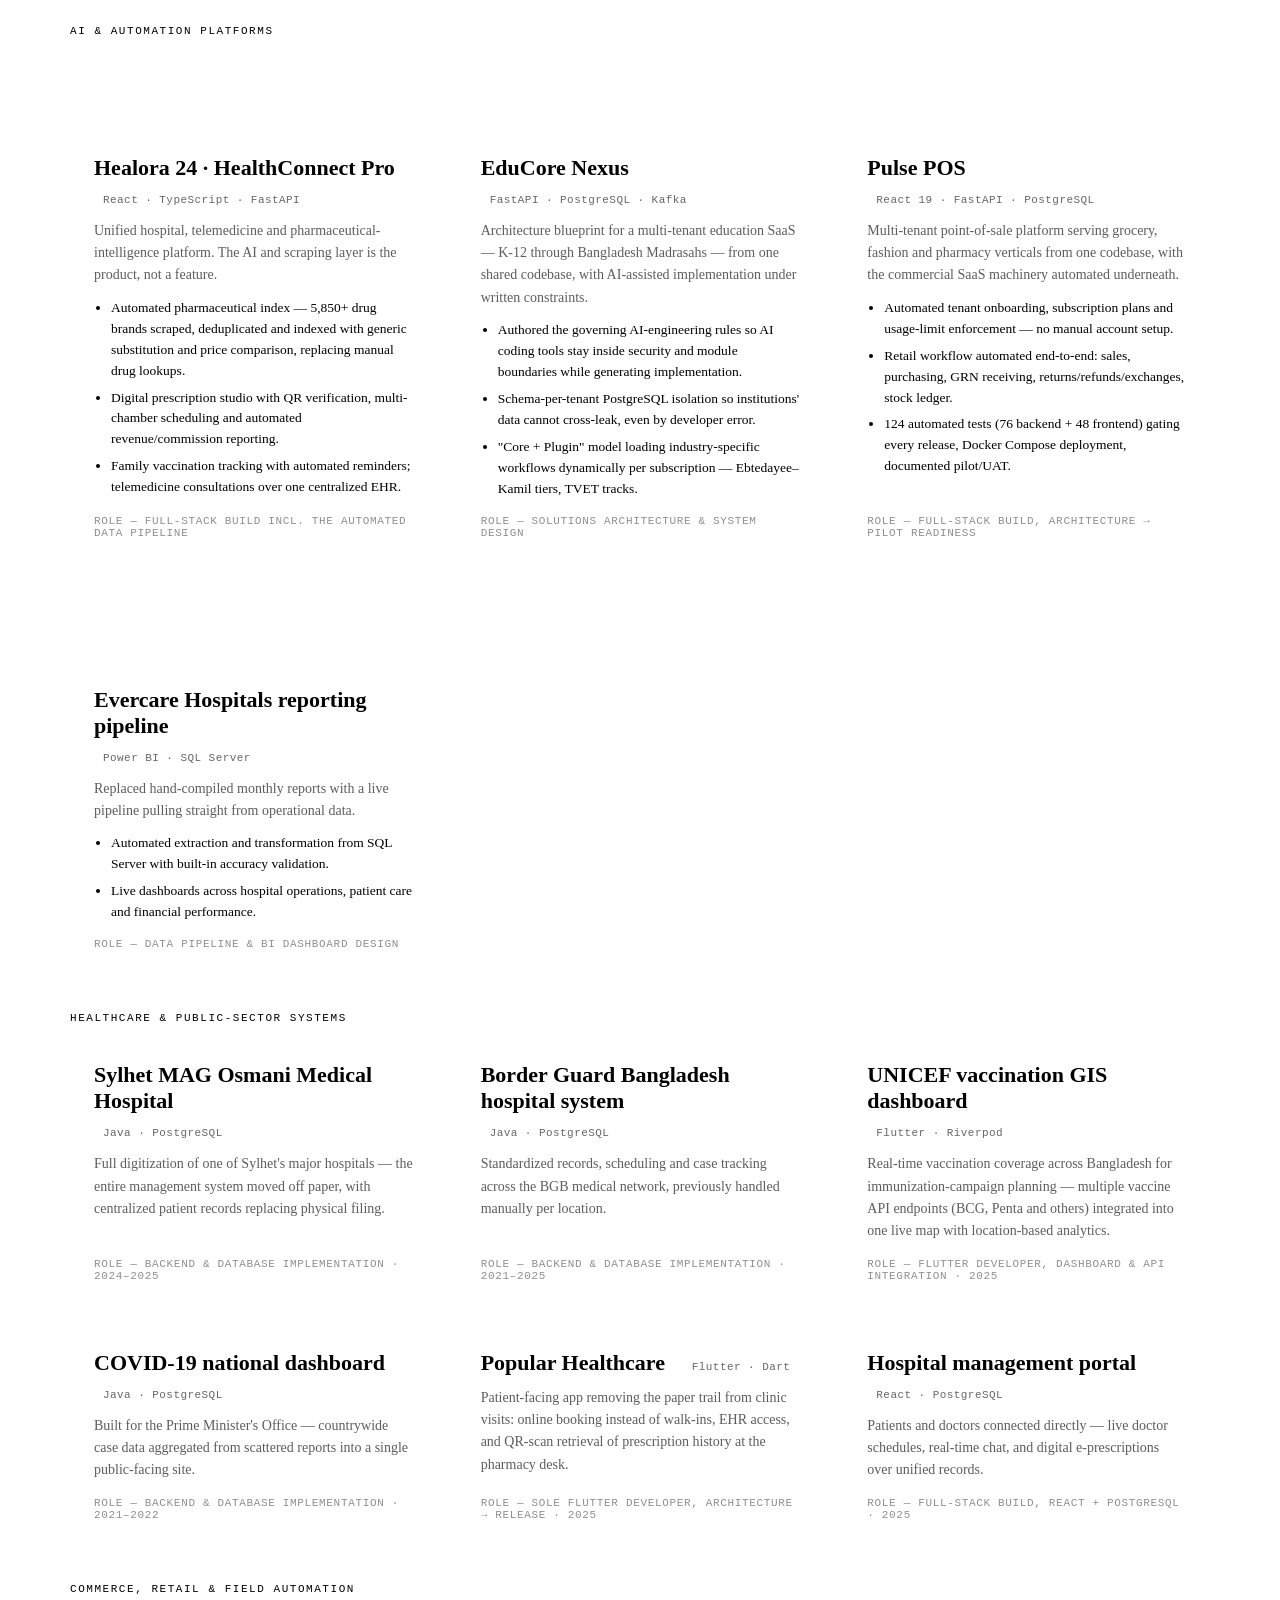
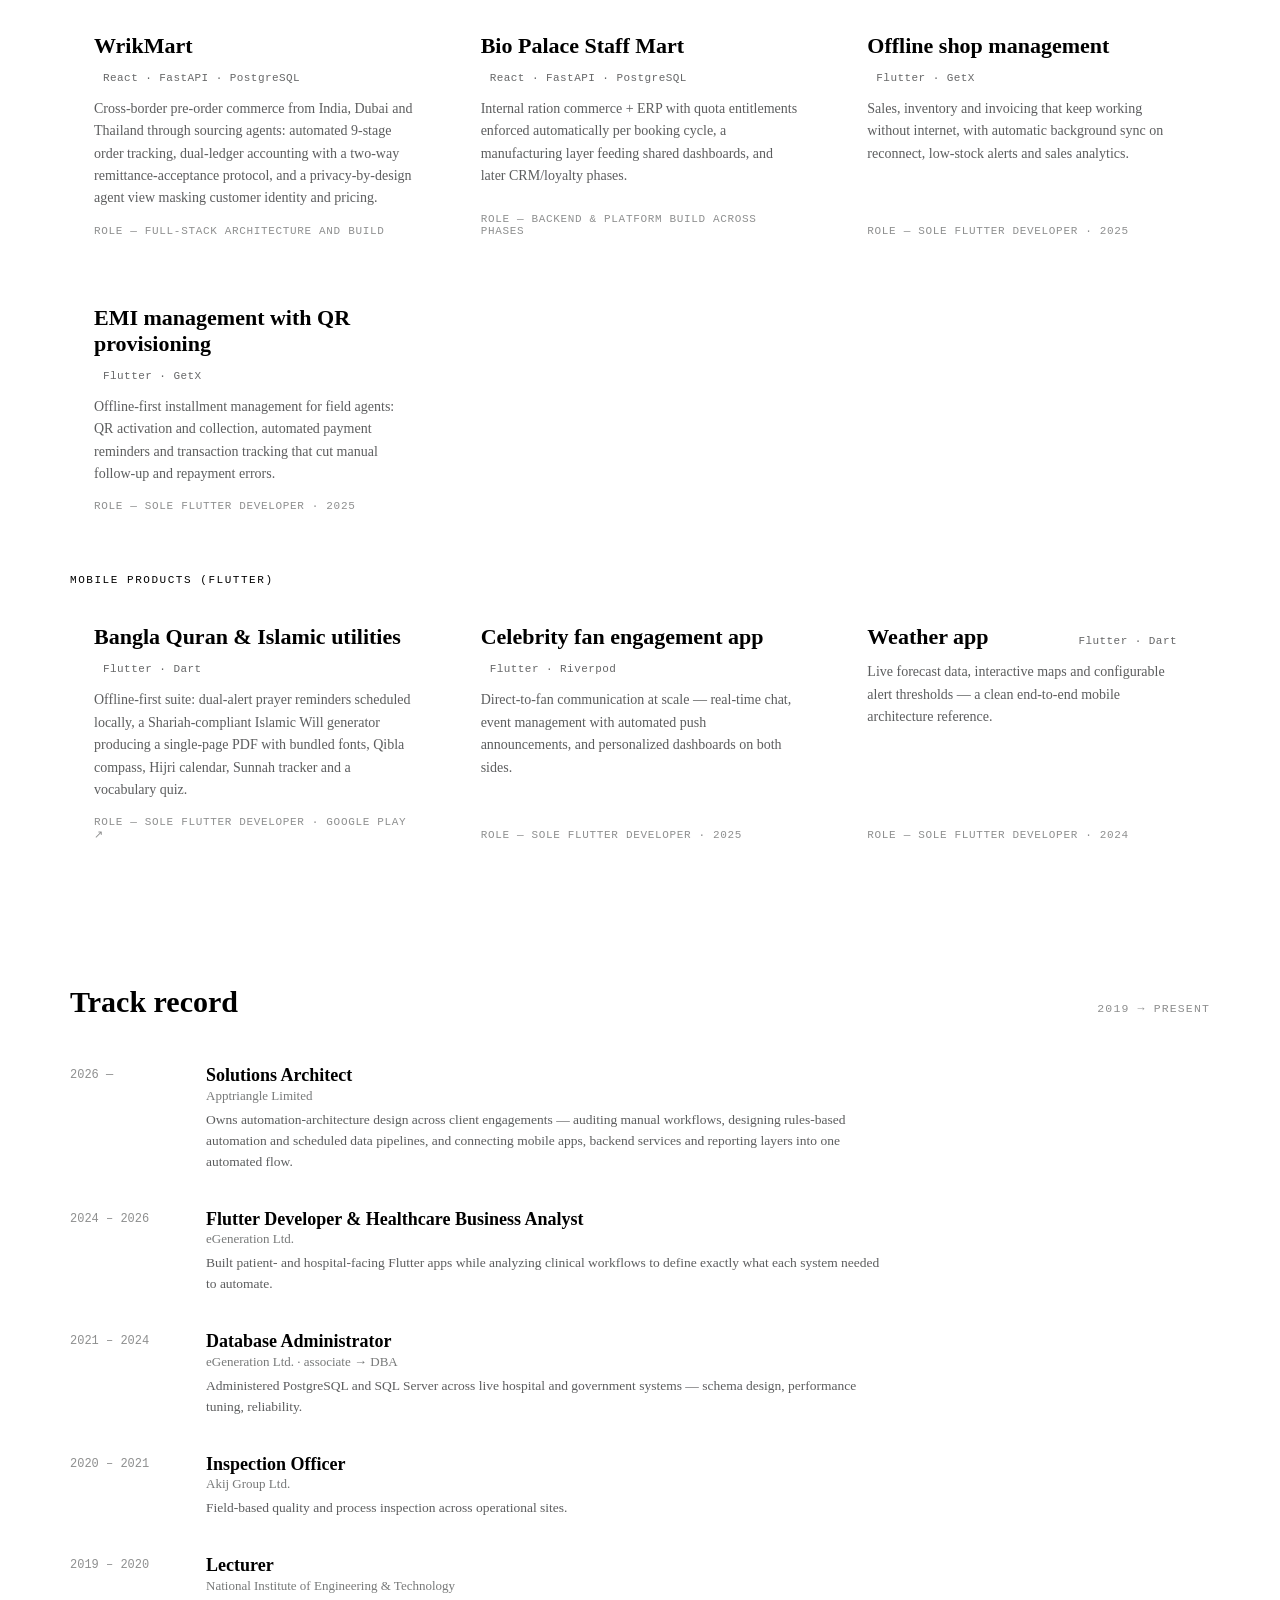
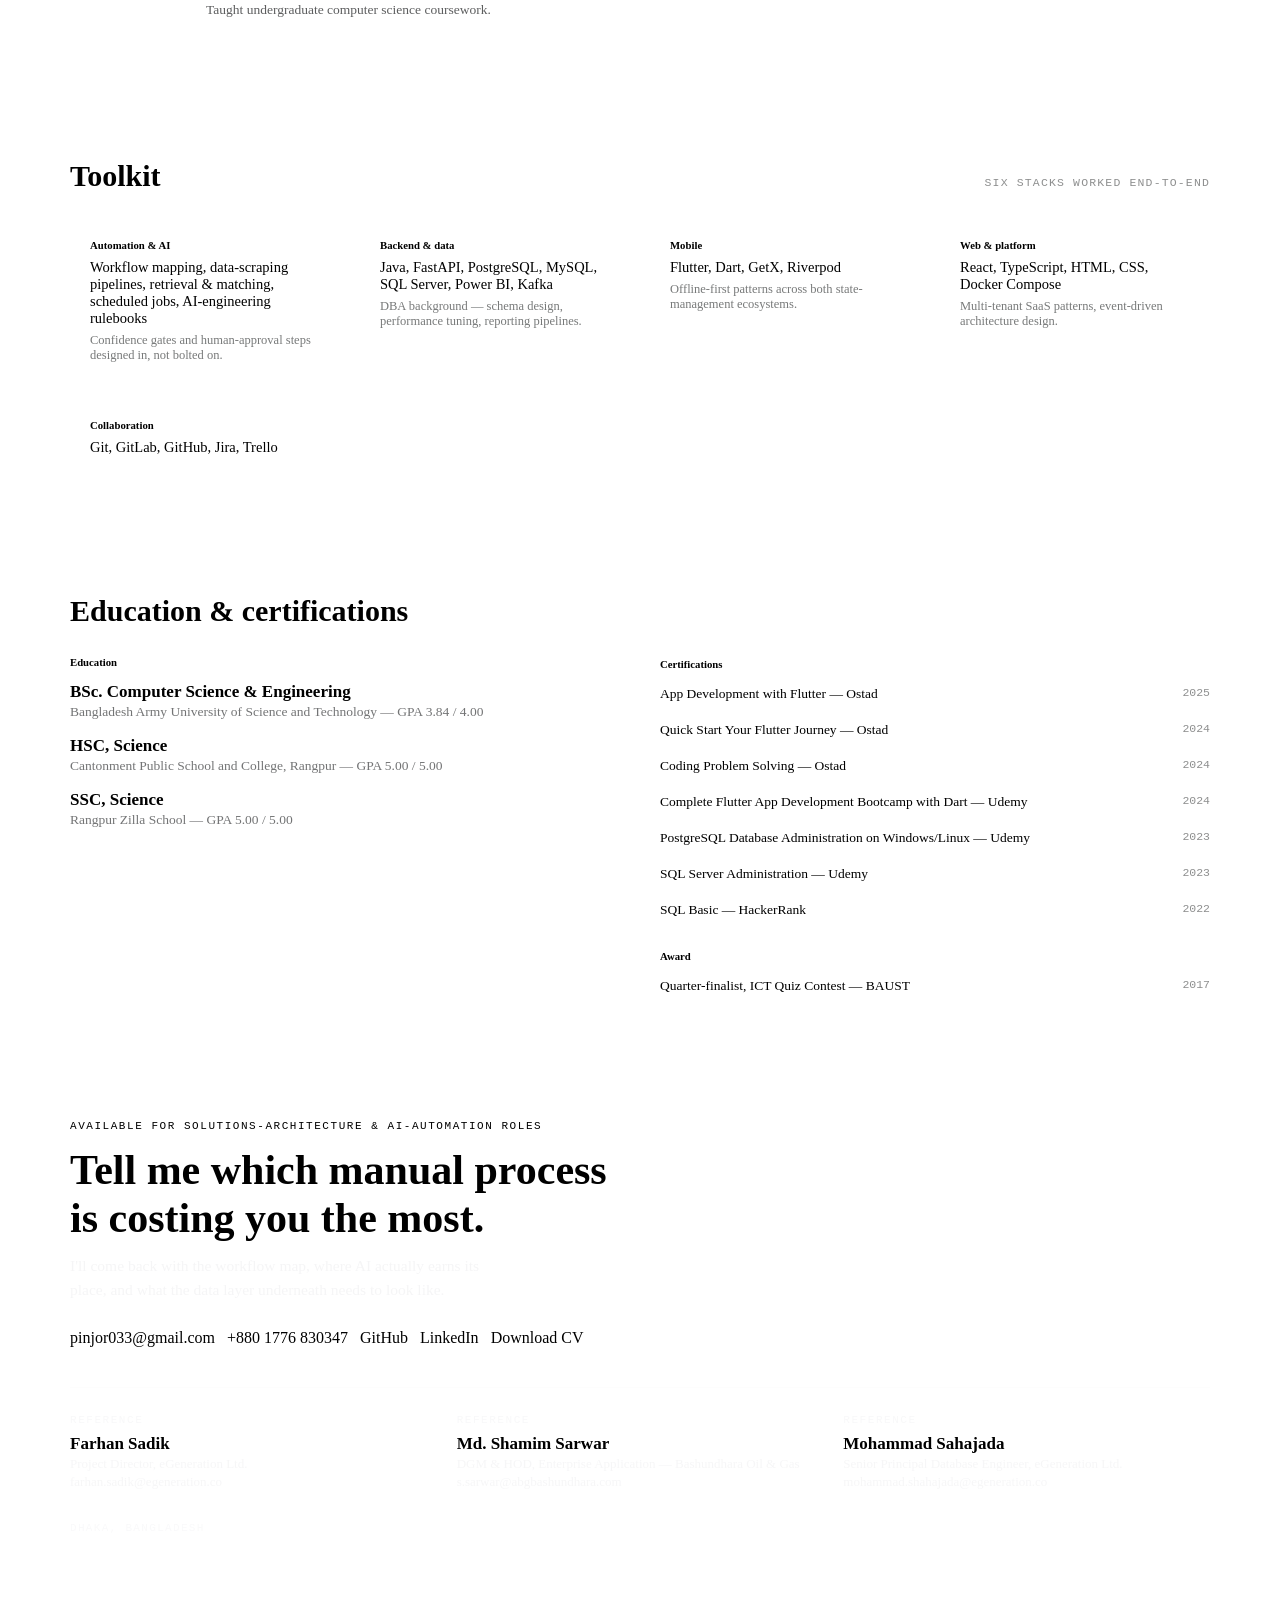
==== commit 8c7e8409: "Fix category filter buttons, remove conflicting runtime scripts and enhance interactive handlers" ====
--- a/Portfolio.dc.html
+++ b/Portfolio.dc.html
@@ -5,9 +5,8 @@
 <meta name="viewport" content="width=device-width, initial-scale=1">
 <title>Md. Masfakuzzaman — Solutions Architect, Flutter & Automation</title>
 <meta name="description" content="Six years turning paper-based and hand-compiled processes into AI-assisted workflows and automated data pipelines. Database administration underneath, Flutter and React on top, automation architecture across the middle.">
-<script src="./support.js"></script>
 <link rel="stylesheet" href="_ds/industry-a0e0c434-164a-4b1d-b430-204a06d6d040/styles.css">
-<script src="_ds/industry-a0e0c434-164a-4b1d-b430-204a06d6d040/_ds_bundle.js"></script>
+
 <style>
 html{scroll-behavior:smooth}
 body{margin:0;background:var(--color-bg);color:var(--color-text);font-family:var(--font-body)}
@@ -75,7 +74,6 @@
 </style>
 </head>
 <body>
-<x-dc>
 
 <nav style="position:sticky;top:0;z-index:20;background:rgba(242,242,243,.94);backdrop-filter:blur(8px);border-bottom:1px solid var(--color-divider)">
   <div class="wrap" style="display:flex;align-items:center;gap:18px;padding-top:12px;padding-bottom:12px">
@@ -186,11 +184,11 @@
 
     <!-- Category Filter Bar -->
     <div class="filter-bar">
-      <button class="filter-btn active" onclick="filterCategory('all', this)">All (17)</button>
-      <button class="filter-btn" onclick="filterCategory('ai', this)">AI &amp; Automation</button>
-      <button class="filter-btn" onclick="filterCategory('healthcare', this)">Healthcare &amp; Public Sector</button>
-      <button class="filter-btn" onclick="filterCategory('commerce', this)">Commerce &amp; Retail</button>
-      <button class="filter-btn" onclick="filterCategory('mobile', this)">Mobile (Flutter)</button>
+      <button type="button" class="filter-btn active" data-cat="all" onclick="filterCategory('all', this)">All (17)</button>
+      <button type="button" class="filter-btn" data-cat="ai" onclick="filterCategory('ai', this)">AI &amp; Automation</button>
+      <button type="button" class="filter-btn" data-cat="healthcare" onclick="filterCategory('healthcare', this)">Healthcare &amp; Public Sector</button>
+      <button type="button" class="filter-btn" data-cat="commerce" onclick="filterCategory('commerce', this)">Commerce &amp; Retail</button>
+      <button type="button" class="filter-btn" data-cat="mobile" onclick="filterCategory('mobile', this)">Mobile (Flutter)</button>
     </div>
 
     <!-- AI & Automation Section -->
@@ -432,16 +430,15 @@
     <div style="margin-top:32px;font-family:ui-monospace,Menlo,monospace;font-size:11px;letter-spacing:.12em;text-transform:uppercase;color:rgba(242,242,243,.45)">Dhaka, Bangladesh</div>
   </div>
 </footer>
-</x-dc>
 
 <!-- Minimal Toast for quick copying -->
 <div id="toast">Copied to clipboard!</div>
 
 <script>
 function toggleResumeMenu(e) {
-  e.stopPropagation();
+  if (e) e.stopPropagation();
   const menu = document.getElementById('resumeMenu');
-  menu.classList.toggle('open');
+  if (menu) menu.classList.toggle('open');
 }
 
 window.addEventListener('click', function(e) {
@@ -452,18 +449,50 @@
 });
 
 function copyContact(text, msg) {
-  navigator.clipboard.writeText(text).then(() => {
-    const toast = document.getElementById('toast');
+  if (navigator.clipboard && navigator.clipboard.writeText) {
+    navigator.clipboard.writeText(text).then(() => {
+      showToast(msg);
+    }).catch(() => {
+      fallbackCopy(text, msg);
+    });
+  } else {
+    fallbackCopy(text, msg);
+  }
+}
+
+function fallbackCopy(text, msg) {
+  const ta = document.createElement('textarea');
+  ta.value = text;
+  ta.style.position = 'fixed';
+  ta.style.opacity = '0';
+  document.body.appendChild(ta);
+  ta.select();
+  try {
+    document.execCommand('copy');
+    showToast(msg);
+  } catch(err) {}
+  document.body.removeChild(ta);
+}
+
+function showToast(msg) {
+  const toast = document.getElementById('toast');
+  if (toast) {
     toast.innerText = msg;
     toast.className = 'show';
     setTimeout(() => { toast.className = ''; }, 2500);
-  });
+  }
 }
 
 function filterCategory(cat, btn) {
   const buttons = document.querySelectorAll('.filter-btn');
   buttons.forEach(b => b.classList.remove('active'));
-  btn.classList.add('active');
+  
+  if (btn) {
+    btn.classList.add('active');
+  } else {
+    const matchedBtn = document.querySelector(`.filter-btn[data-cat="${cat}"]`);
+    if (matchedBtn) matchedBtn.classList.add('active');
+  }
 
   const groups = document.querySelectorAll('.work-group');
   groups.forEach(g => {
@@ -479,6 +508,16 @@
     }
   });
 }
+
+document.addEventListener('DOMContentLoaded', function() {
+  const buttons = document.querySelectorAll('.filter-btn');
+  buttons.forEach(btn => {
+    btn.addEventListener('click', function() {
+      const cat = this.getAttribute('data-cat') || 'all';
+      filterCategory(cat, this);
+    });
+  });
+});
 </script>
 </body>
 </html>
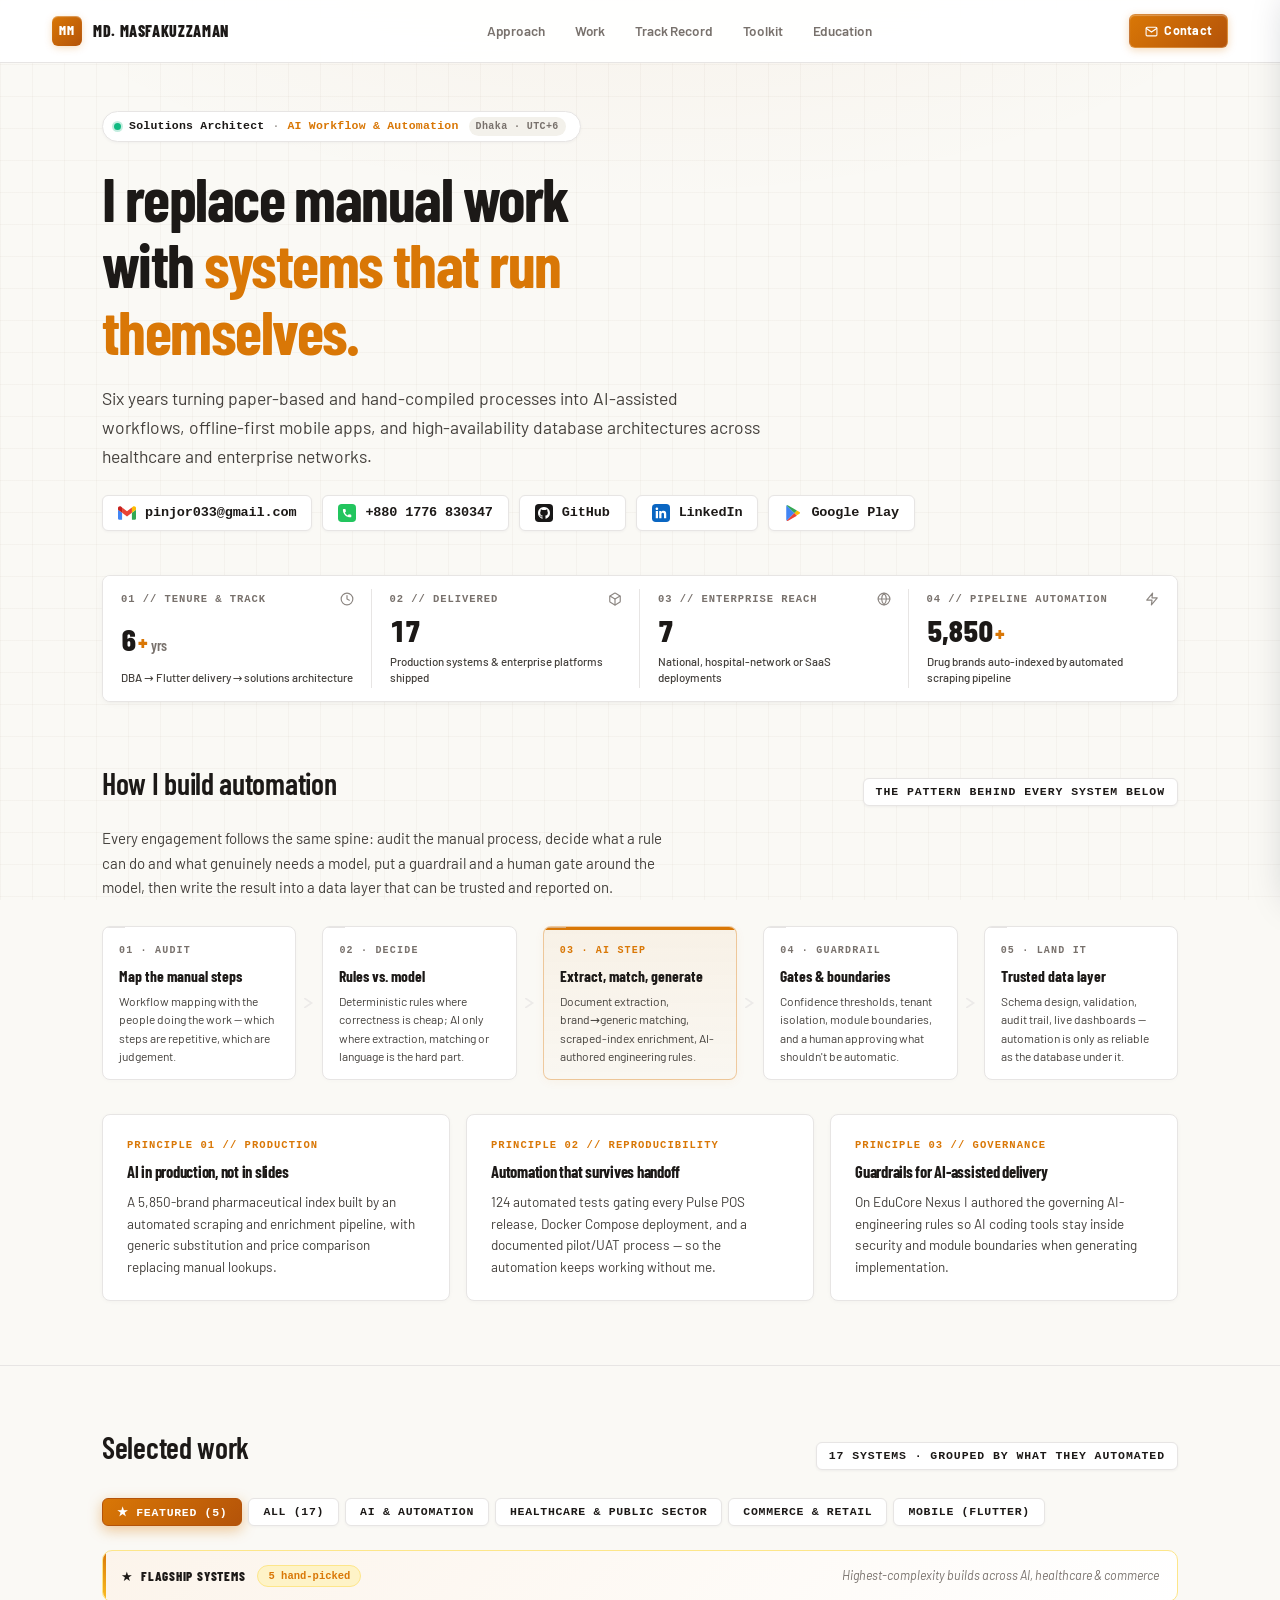
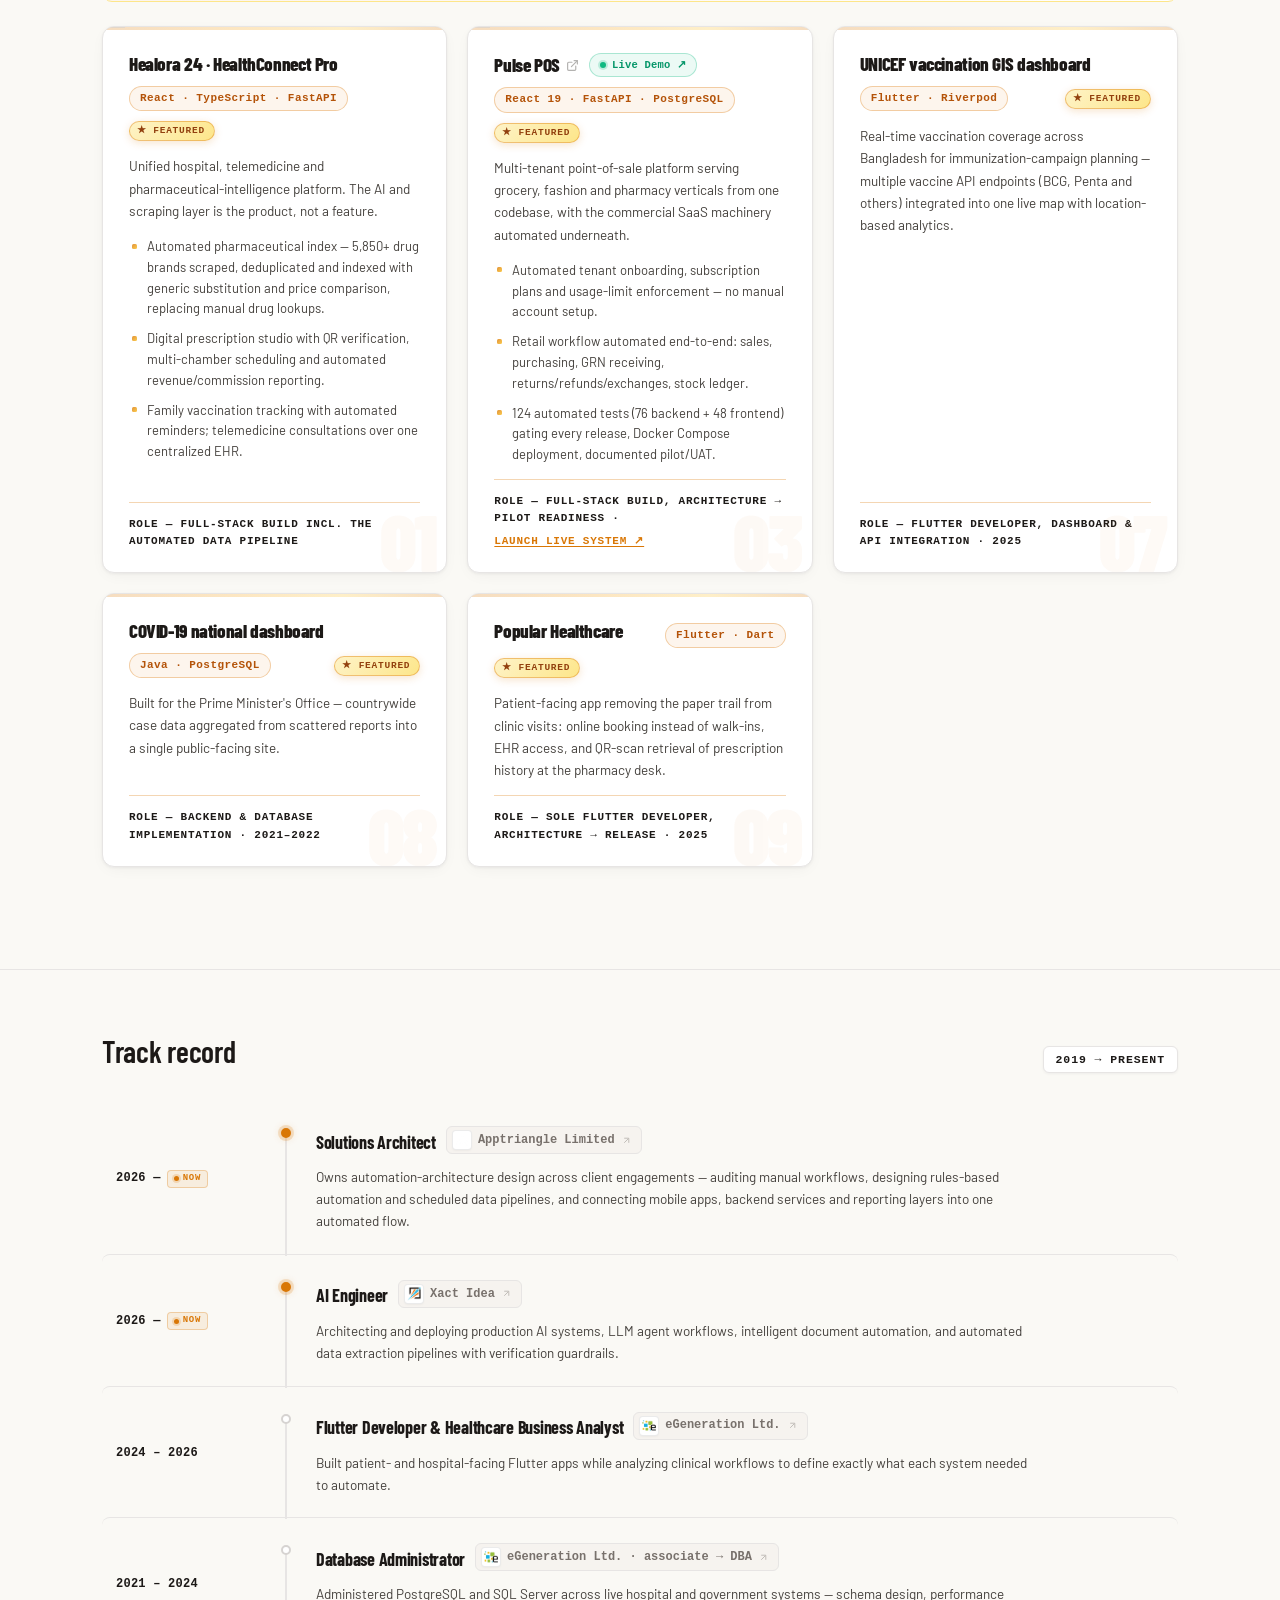
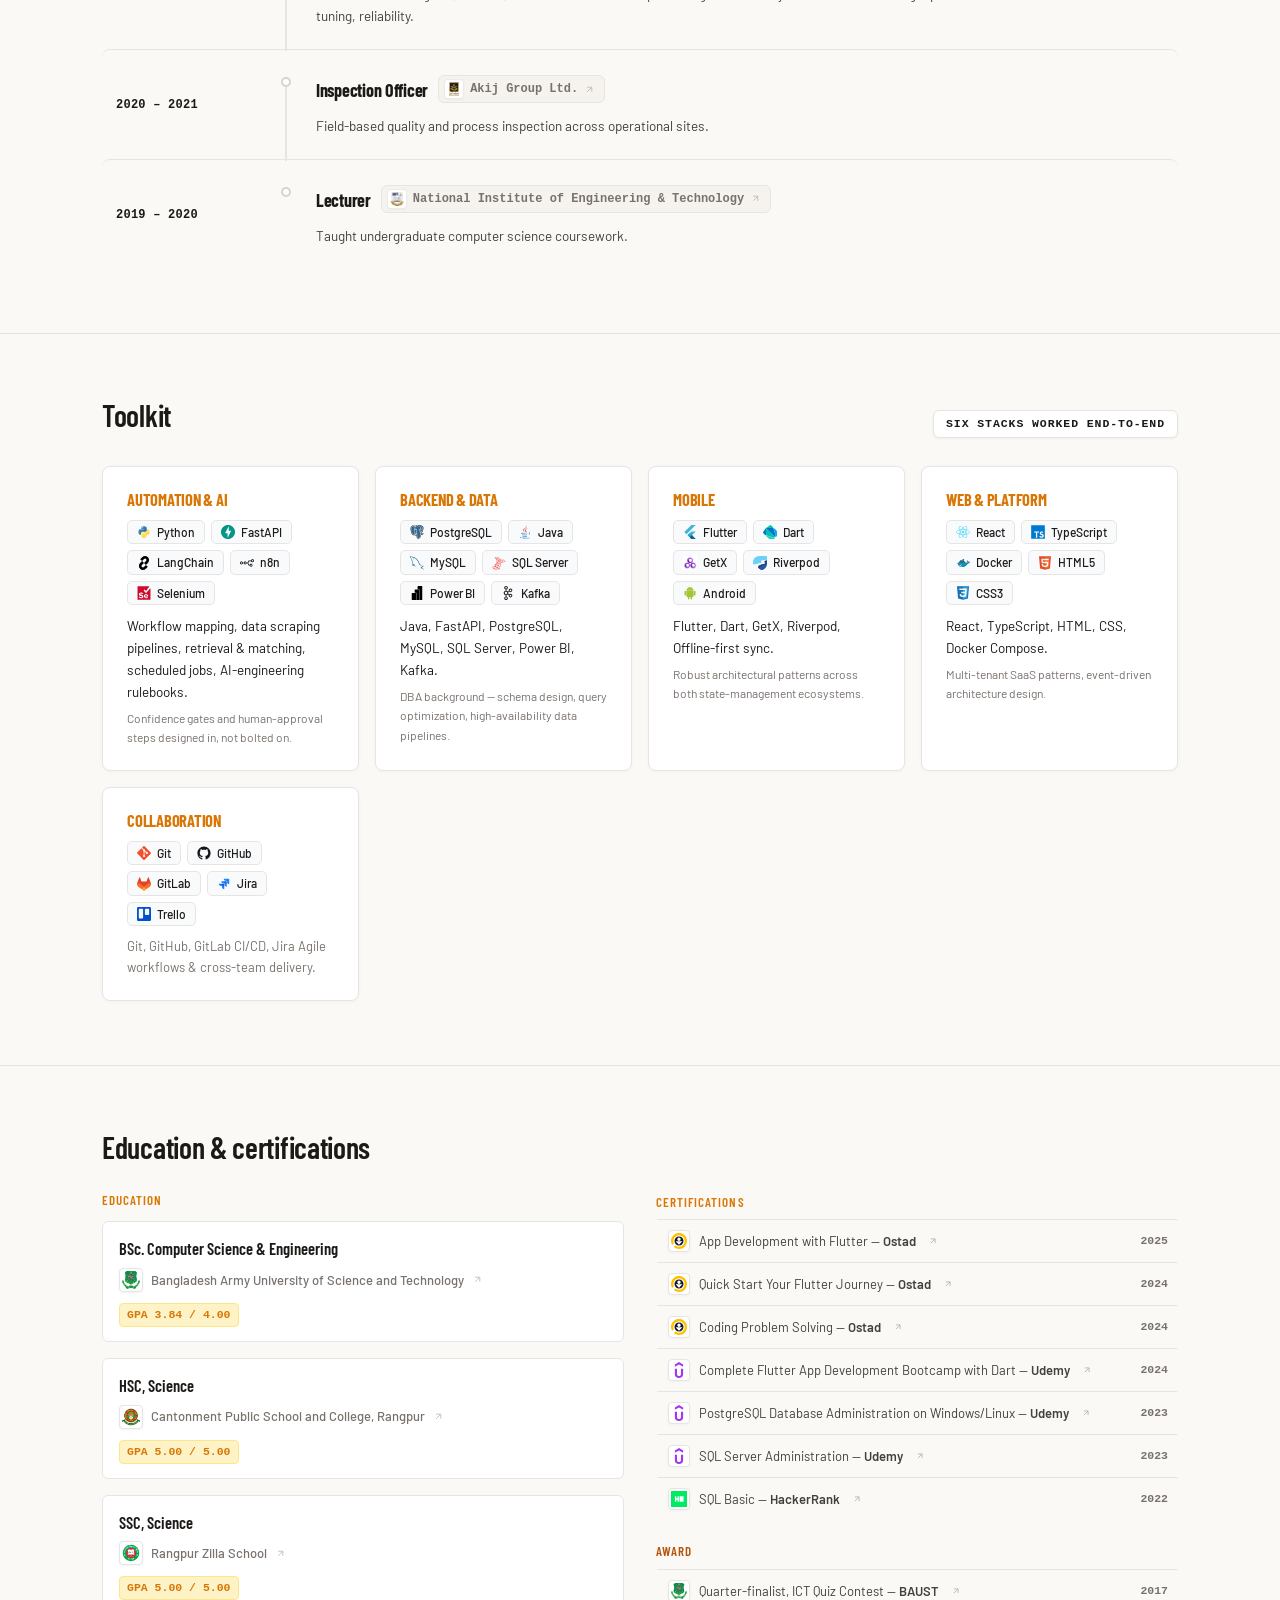
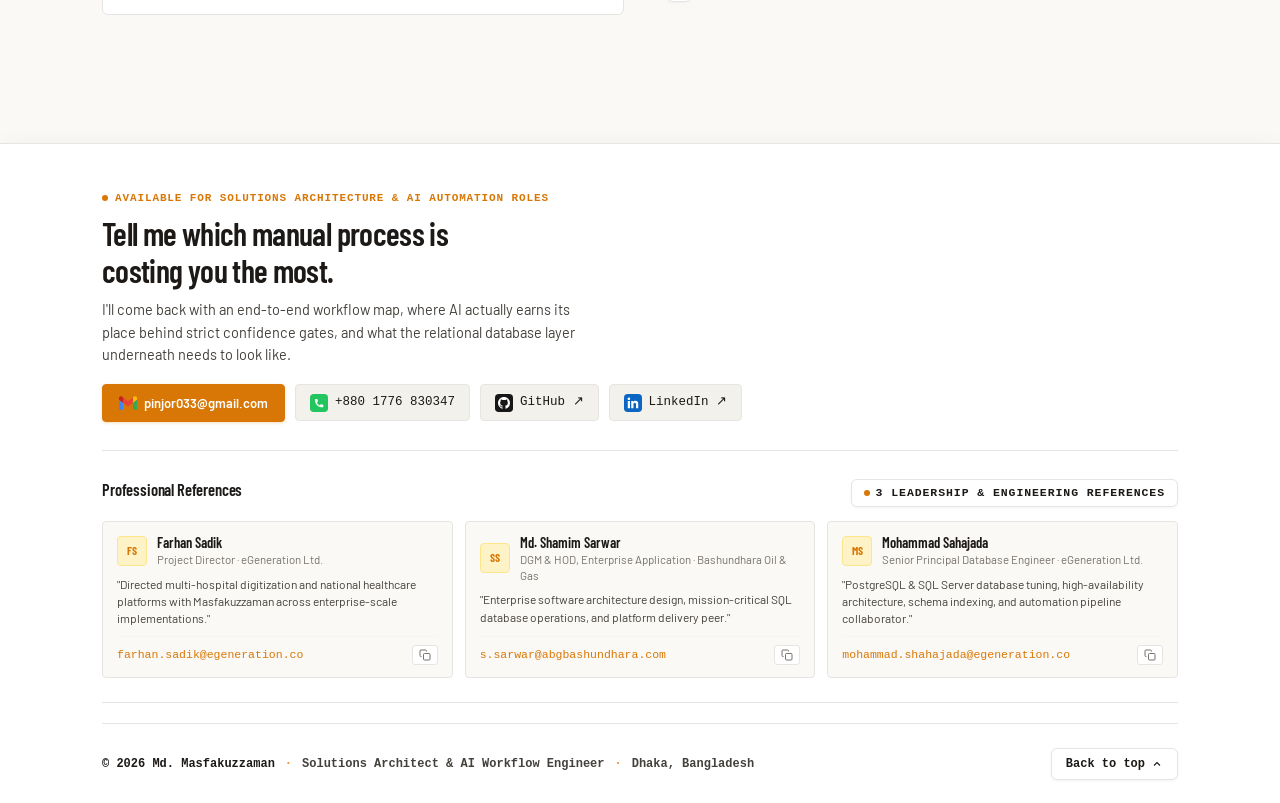
==== commit a69adaae: "feat: hero profile photo, enhanced education/certs, track record highlights, featured projects, comp" ====
--- a/Portfolio.dc.html
+++ b/Portfolio.dc.html
@@ -1,136 +1,2854 @@
 <!DOCTYPE html>
-<html lang="en">
+<html lang="en" data-bg-theme="warm">
 <head>
 <meta charset="utf-8">
 <meta name="viewport" content="width=device-width, initial-scale=1">
+<meta name="theme-color" content="#FAF9F5">
 <title>Md. Masfakuzzaman — Solutions Architect, Flutter & Automation</title>
-<meta name="description" content="Six years turning paper-based and hand-compiled processes into AI-assisted workflows and automated data pipelines. Database administration underneath, Flutter and React on top, automation architecture across the middle.">
+<link rel="icon" type="image/svg+xml" href="favicon.svg">
+<link rel="alternate icon" type="image/svg+xml" href="data:image/svg+xml,%3Csvg xmlns='http://www.w3.org/2000/svg' viewBox='0 0 64 64'%3E%3Cdefs%3E%3ClinearGradient id='bg' x1='0%25' y1='0%25' x2='100%25' y2='100%25'%3E%3Cstop offset='0%25' stop-color='%23D97706'/%3E%3Cstop offset='100%25' stop-color='%23B45309'/%3E%3C/linearGradient%3E%3C/defs%3E%3Crect width='64' height='64' rx='16' fill='url(%23bg)'/%3E%3Ctext x='32' y='42' font-family='sans-serif' font-size='28' font-weight='900' fill='%23FFFFFF' text-anchor='middle'%3EMM%3C/text%3E%3Ccircle cx='50' cy='14' r='5' fill='%2310B981'/%3E%3C/svg%3E">
+<link rel="apple-touch-icon" href="favicon.svg">
 <link rel="stylesheet" href="_ds/industry-a0e0c434-164a-4b1d-b430-204a06d6d040/styles.css">
 
 <style>
-html{scroll-behavior:smooth}
-body{margin:0;background:var(--color-bg);color:var(--color-text);font-family:var(--font-body)}
-a{color:var(--color-accent-700);text-decoration:none}
-a:hover{color:var(--color-accent-900);text-decoration:underline}
-.wrap{max-width:1140px;margin:0 auto;padding:0 32px}
-.eyebrow{font-family:ui-monospace,Menlo,monospace;font-size:11px;letter-spacing:.14em;text-transform:uppercase;color:var(--color-accent-700)}
-.sec{padding:60px 0;border-top:1px solid var(--color-divider)}
-.sechd{display:flex;align-items:baseline;justify-content:space-between;gap:16px;margin-bottom:28px;flex-wrap:wrap}
-.sechd h2{margin:0;font-size:30px}
-.sechd .count{font-family:ui-monospace,Menlo,monospace;font-size:11.5px;letter-spacing:.1em;text-transform:uppercase;color:rgba(29,31,32,.5)}
-.grid{display:grid;gap:20px}
-.pill{display:inline-flex;align-items:center;font-size:11px;letter-spacing:.04em;padding:3px 9px;border:1px solid var(--color-divider);font-family:ui-monospace,Menlo,monospace;color:rgba(29,31,32,.68);background:var(--color-surface);border-radius:2px}
-.kpi b{display:block;font-family:var(--font-heading);font-weight:600;font-size:38px;line-height:1}
-.kpi span{display:block;font-size:12px;line-height:1.4;color:rgba(29,31,32,.6);margin-top:4px}
-.flow{display:flex;flex-wrap:wrap;align-items:stretch;gap:0}
-.fnode{flex:1 1 150px;min-width:150px;padding:14px 16px;border:1px solid var(--color-divider);background:var(--color-bg);display:flex;flex-direction:column;gap:5px}
-.fnode.ai{background:var(--color-accent-100);border-color:var(--color-accent)}
-.fnode .k{font-size:9.5px;letter-spacing:.12em;text-transform:uppercase;color:rgba(29,31,32,.55)}
-.fnode.ai .k{color:var(--color-accent-800)}
-.fnode .t{font-family:var(--font-heading);font-weight:600;font-size:16px;line-height:1.15}
-.fnode .d{font-size:12px;line-height:1.5;color:rgba(29,31,32,.7)}
-.arrow{display:flex;align-items:center;justify-content:center;width:26px;color:var(--color-neutral-500);flex:none}
-.proj{padding:24px;border:1px solid var(--color-divider);display:flex;flex-direction:column;gap:11px;background:var(--color-bg);transition:border-color .15s ease}
-.proj:hover{border-color:var(--color-accent)}
-.proj h3{margin:0;font-size:22px}
-.proj .lede{margin:0;font-size:14px;line-height:1.6;color:rgba(29,31,32,.72)}
-.proj ul{margin:0;padding-left:17px;display:flex;flex-direction:column;gap:6px}
-.proj li{font-size:13.5px;line-height:1.55}
-.proj li::marker{color:var(--color-accent)}
-.role-line{font-family:ui-monospace,Menlo,monospace;font-size:11px;letter-spacing:.06em;text-transform:uppercase;color:rgba(29,31,32,.5);margin-top:auto;padding-top:4px}
-.tl{display:grid;grid-template-columns:minmax(96px,120px) 16px minmax(0,1fr);padding:18px 0;border-top:1px solid var(--color-divider)}
-.tl .yr{font-family:ui-monospace,Menlo,monospace;font-size:12px;color:rgba(29,31,32,.5);padding-top:3px}
-.tl .dot{position:relative}
-.tl .dot::before{content:"";position:absolute;top:7px;left:3px;width:7px;height:7px;background:var(--color-accent)}
-.tl strong{display:block;font-family:var(--font-heading);font-weight:600;font-size:18px;line-height:1.2}
-.tl .org{display:block;font-size:13px;color:rgba(29,31,32,.6);margin:1px 0 6px}
-.tl p{margin:0;font-size:13.5px;line-height:1.55;color:rgba(29,31,32,.72);max-width:680px}
-.mrow{display:flex;justify-content:space-between;gap:14px;padding:10px 0;border-top:1px solid var(--color-divider);font-size:13.5px}
-.mrow .yr{font-family:ui-monospace,Menlo,monospace;font-size:11.5px;color:rgba(29,31,32,.5);white-space:nowrap}
-
-/* Filter controls matching design system */
-.filter-bar{display:flex;flex-wrap:wrap;gap:6px;margin-bottom:24px}
-.filter-btn{font-family:ui-monospace,Menlo,monospace;font-size:11px;letter-spacing:.06em;text-transform:uppercase;padding:5px 12px;border:1px solid var(--color-divider);background:var(--color-surface);color:rgba(29,31,32,.7);cursor:pointer;border-radius:2px;transition:all .15s ease}
-.filter-btn:hover{border-color:var(--color-accent);color:var(--color-text)}
-.filter-btn.active{background:var(--color-accent-900);color:var(--color-bg);border-color:var(--color-accent-900)}
+html { scroll-behavior: smooth; }
+body {
+  margin: 0;
+  background-color: var(--color-bg);
+  background-image: var(--bg-pattern);
+  background-size: var(--bg-size);
+  background-attachment: fixed;
+  color: var(--color-body);
+  font-family: var(--font-body);
+  -webkit-font-smoothing: antialiased;
+  -moz-osx-font-smoothing: grayscale;
+  transition: background-color 0.25s ease, color 0.25s ease;
+}
+
+/* Thin Top Scroll Progress Indicator */
+#scrollProgress {
+  position: fixed;
+  top: 0;
+  left: 0;
+  height: 2px;
+  background: var(--color-accent);
+  z-index: 9999;
+  width: 0%;
+  transition: width 0.1s ease-out;
+  pointer-events: none;
+}
+
+/* Typography & Links */
+h1, h2, h3, h4, h5, h6 {
+  color: var(--color-text);
+  font-family: var(--font-heading);
+  font-weight: var(--font-heading-weight);
+}
+a {
+  color: var(--color-text);
+  text-decoration: none;
+  transition: color 0.15s ease;
+}
+a:hover {
+  color: var(--color-accent);
+}
+
+.wrap { max-width: 1140px; margin: 0 auto; padding: 0 32px; }
+.eyebrow {
+  display: inline-flex;
+  align-items: center;
+  gap: 8px;
+  background: var(--color-surface);
+  border: 1px solid var(--color-divider);
+  padding: 4px 12px;
+  border-radius: 6px;
+  font-family: ui-monospace, Menlo, monospace;
+  font-size: 11.5px;
+  letter-spacing: .08em;
+  text-transform: uppercase;
+  color: var(--color-text);
+  font-weight: 700;
+  box-shadow: 0 1px 3px rgba(15, 23, 42, 0.05);
+}
+.eyebrow::before {
+  content: "";
+  display: inline-block;
+  width: 6px;
+  height: 6px;
+  border-radius: 50%;
+  background: var(--color-accent);
+  flex-shrink: 0;
+}
+.sec { padding: 64px 0; border-top: 1px solid var(--color-divider); }
+.sec-alt { background: var(--color-secondary); }
+.sechd { display: flex; align-items: baseline; justify-content: space-between; gap: 16px; margin-bottom: 28px; flex-wrap: wrap; }
+.sechd h2 { margin: 0; font-size: 30px; letter-spacing: -0.01em; color: var(--color-text); }
+.sechd .count {
+  font-family: ui-monospace, Menlo, monospace;
+  font-size: 11.5px;
+  font-weight: 700;
+  letter-spacing: .08em;
+  text-transform: uppercase;
+  color: var(--color-text);
+  background: var(--color-surface);
+  border: 1px solid var(--color-divider);
+  padding: 4px 12px;
+  border-radius: 6px;
+  box-shadow: 0 1px 3px rgba(15, 23, 42, 0.05);
+  display: inline-flex;
+  align-items: center;
+  gap: 6px;
+  transition: all 0.2s ease;
+}
+.sechd .count:hover {
+  border-color: var(--color-accent);
+  color: var(--color-accent);
+}
+.grid { display: grid; gap: 20px; }
+
+/* Thin Top Scroll Progress Indicator */
+#scrollProgress {
+  position: fixed;
+  top: 0;
+  left: 0;
+  height: 2.5px;
+  background: linear-gradient(90deg, var(--color-accent) 0%, #F59E0B 100%);
+  z-index: 9999;
+  width: 0%;
+  transition: width 0.08s linear;
+  pointer-events: none;
+}
+
+/* ========================================================
+   ELEGANT EDITORIAL NAVIGATION BAR
+   ======================================================== */
+.sticky-nav {
+  position: sticky;
+  top: 0;
+  z-index: 1000;
+  background: rgba(255, 255, 255, 0.94);
+  backdrop-filter: blur(16px);
+  -webkit-backdrop-filter: blur(16px);
+  border-bottom: 1px solid var(--color-divider);
+  transition: all 0.22s ease;
+}
+.sticky-nav.scrolled {
+  background: rgba(255, 255, 255, 0.98);
+  box-shadow: 0 4px 20px -2px rgba(15, 23, 42, 0.07);
+}
+.sticky-nav .wrap {
+  display: flex;
+  align-items: center;
+  justify-content: space-between;
+  height: 62px;
+  max-width: 1240px;
+  padding: 0 32px;
+}
+
+/* Brand Masthead: Pure single baseline, architectural typography */
+.nav-brand-group {
+  display: inline-flex;
+  align-items: center;
+  gap: 11px;
+  text-decoration: none;
+  transition: transform 0.2s cubic-bezier(0.16, 1, 0.3, 1);
+}
+.nav-brand-group:hover {
+  transform: translateX(1px);
+}
+.nav-brand-logo {
+  display: flex;
+  align-items: center;
+  justify-content: center;
+  width: 30px;
+  height: 30px;
+  background: linear-gradient(135deg, var(--color-accent) 0%, var(--color-accent-hover) 100%);
+  color: #FFFFFF;
+  border-radius: 6px;
+  font-family: var(--font-heading);
+  font-size: 12.5px;
+  font-weight: 800;
+  letter-spacing: 0.05em;
+  box-shadow: 0 2px 8px -1px rgba(217, 119, 6, 0.3), inset 0 1px 1px rgba(255, 255, 255, 0.35);
+  transition: transform 0.24s cubic-bezier(0.16, 1, 0.3, 1), box-shadow 0.24s cubic-bezier(0.16, 1, 0.3, 1), filter 0.2s ease;
+  flex-shrink: 0;
+}
+.nav-brand-group:hover .nav-brand-logo {
+  transform: translateY(-2px) scale(1.08);
+  box-shadow: 0 6px 18px -2px rgba(217, 119, 6, 0.48), inset 0 1px 1px rgba(255, 255, 255, 0.5);
+  filter: brightness(1.05);
+}
+.nav-brand-group:active .nav-brand-logo {
+  transform: scale(0.96);
+}
+.nav-brand-name {
+  font-family: var(--font-heading);
+  font-weight: 800;
+  font-size: 16px;
+  letter-spacing: 0.04em;
+  color: var(--color-text);
+  white-space: nowrap;
+  transition: color 0.18s ease, text-shadow 0.2s ease;
+}
+.nav-brand-group:hover .nav-brand-name {
+  color: var(--color-accent);
+  text-shadow: 0 0 16px rgba(217, 119, 6, 0.18);
+}
+
+/* Editorial Nav Links: Elevated pill styling with animated indicator */
+.nav-links {
+  display: flex;
+  align-items: center;
+  gap: 4px;
+}
+.nav-links a {
+  font-size: 13.5px;
+  font-weight: 600;
+  color: var(--color-secondary-text);
+  text-decoration: none;
+  padding: 6px 13px;
+  border-radius: 6px;
+  position: relative;
+  transition: all 0.2s cubic-bezier(0.16, 1, 0.3, 1);
+  white-space: nowrap;
+  letter-spacing: -0.01em;
+}
+.nav-links a::after {
+  content: '';
+  position: absolute;
+  bottom: 2px;
+  left: 12px;
+  right: 12px;
+  height: 2px;
+  border-radius: 2px;
+  background: var(--color-accent);
+  transform: scaleX(0);
+  opacity: 0;
+  transition: transform 0.22s cubic-bezier(0.16, 1, 0.3, 1), opacity 0.2s ease;
+}
+.nav-links a:hover {
+  color: var(--color-accent);
+  background: rgba(217, 119, 6, 0.06);
+  transform: translateY(-1.5px);
+}
+.nav-links a:hover::after {
+  transform: scaleX(1);
+  opacity: 1;
+}
+
+/* Nav Actions Container */
+.nav-actions {
+  display: flex;
+  align-items: center;
+  gap: 8px;
+}
+.nav-btn {
+  display: inline-flex;
+  align-items: center;
+  gap: 6px;
+  font-family: ui-monospace, Menlo, monospace;
+  font-size: 12px;
+  font-weight: 600;
+  color: var(--color-body);
+  background: var(--color-surface);
+  border: 1px solid var(--color-divider);
+  padding: 6px 12px;
+  border-radius: 6px;
+  cursor: pointer;
+  text-decoration: none;
+  box-shadow: 0 1px 3px rgba(15, 23, 42, 0.04);
+  transition: transform 0.2s cubic-bezier(0.16, 1, 0.3, 1), box-shadow 0.2s cubic-bezier(0.16, 1, 0.3, 1), border-color 0.18s ease, background-color 0.18s ease, color 0.18s ease;
+  white-space: nowrap;
+}
+.nav-btn svg {
+  transition: transform 0.24s cubic-bezier(0.16, 1, 0.3, 1), color 0.18s ease;
+}
+.nav-btn:hover {
+  border-color: var(--color-accent);
+  color: var(--color-accent);
+  background: #FFFFFF;
+  transform: translateY(-2px);
+  box-shadow: 0 6px 16px -2px rgba(217, 119, 6, 0.16), 0 1px 3px rgba(15, 23, 42, 0.04);
+}
+.nav-btn:hover svg {
+  transform: rotate(45deg);
+  color: var(--color-accent);
+}
+.nav-btn:active {
+  transform: translateY(0) scale(0.97);
+}
+.nav-btn-primary {
+  display: inline-flex;
+  align-items: center;
+  gap: 6px;
+  font-size: 12.5px;
+  font-weight: 700;
+  letter-spacing: 0.02em;
+  color: #FFFFFF !important;
+  background: linear-gradient(135deg, var(--color-accent) 0%, var(--color-accent-hover) 100%);
+  border: 1px solid rgba(255, 255, 255, 0.2);
+  padding: 6px 15px;
+  border-radius: 6px;
+  cursor: pointer;
+  text-decoration: none;
+  transition: transform 0.22s cubic-bezier(0.16, 1, 0.3, 1), box-shadow 0.22s cubic-bezier(0.16, 1, 0.3, 1), filter 0.2s ease;
+  box-shadow: 0 2px 8px rgba(217, 119, 6, 0.28), inset 0 1px 1px rgba(255, 255, 255, 0.3);
+  white-space: nowrap;
+}
+.nav-btn-primary svg {
+  transition: transform 0.22s cubic-bezier(0.16, 1, 0.3, 1);
+}
+.nav-btn-primary:hover {
+  transform: translateY(-2px) scale(1.02);
+  box-shadow: 0 8px 24px -2px rgba(217, 119, 6, 0.5), inset 0 1px 1px rgba(255, 255, 255, 0.45);
+  filter: brightness(1.05);
+}
+.nav-btn-primary:hover svg {
+  transform: translateY(-1px) scale(1.1);
+}
+.nav-btn-primary:active {
+  transform: translateY(0) scale(0.97);
+}
+
+@media (max-width: 960px) {
+  .nav-links { display: none; }
+}
+@media (max-width: 540px) {
+  .nav-btn span { display: none; }
+  .sticky-nav .wrap { padding: 0 16px; }
+}
+
+/* Technical Badges & Pills */
+.pill {
+  display: inline-flex;
+  align-items: center;
+  font-size: 11.5px;
+  font-weight: 600;
+  letter-spacing: .04em;
+  padding: 3px 9px;
+  border: 1px solid var(--color-divider);
+  font-family: ui-monospace, Menlo, monospace;
+  color: var(--color-body);
+  background: var(--color-neutral-100);
+  border-radius: 4px;
+  transition: transform 0.2s cubic-bezier(0.16, 1, 0.3, 1), border-color 0.18s ease, color 0.18s ease, background-color 0.18s ease, box-shadow 0.2s ease;
+}
+.pill:hover {
+  border-color: var(--color-accent);
+  color: var(--color-accent);
+  background: var(--color-accent-subtle);
+  transform: translateY(-1px);
+  box-shadow: 0 2px 8px rgba(217, 119, 6, 0.1);
+}
+
+.clickable-badge {
+  display: inline-flex;
+  align-items: center;
+  gap: 9px;
+  padding: 8px 15px;
+  border-radius: 6px;
+  background: var(--color-surface);
+  border: 1px solid var(--color-divider);
+  color: var(--color-text);
+  cursor: pointer;
+  font-family: ui-monospace, Menlo, monospace;
+  font-size: 13.5px;
+  font-weight: 600;
+  letter-spacing: -0.01em;
+  text-decoration: none;
+  transition: transform 0.18s cubic-bezier(0.16, 1, 0.3, 1), box-shadow 0.18s cubic-bezier(0.16, 1, 0.3, 1), border-color 0.15s ease, color 0.15s ease, background-color 0.15s ease;
+  box-shadow: 0 1px 3px rgba(15, 23, 42, 0.04);
+  outline: none !important;
+  -webkit-appearance: none;
+  appearance: none;
+  line-height: normal;
+  vertical-align: middle;
+  -webkit-tap-highlight-color: transparent;
+}
+button.clickable-badge {
+  background: var(--color-surface);
+  color: var(--color-text);
+  font-family: ui-monospace, Menlo, monospace;
+  font-size: 13.5px;
+  font-weight: 600;
+  border: 1px solid var(--color-divider);
+}
+.clickable-badge svg {
+  flex-shrink: 0;
+  transition: transform 0.18s cubic-bezier(0.16, 1, 0.3, 1);
+  display: block;
+}
+.clickable-badge:hover {
+  border-color: var(--color-accent);
+  color: var(--color-accent);
+  background: var(--color-surface);
+  transform: translateY(-2px);
+  box-shadow: 0 6px 16px -2px rgba(217, 119, 6, 0.14), 0 2px 4px rgba(15, 23, 42, 0.04);
+}
+.clickable-badge:hover svg {
+  transform: scale(1.12);
+}
+.clickable-badge:active {
+  transform: translateY(0);
+}
+.clickable-badge:focus {
+  outline: none !important;
+  box-shadow: 0 1px 3px rgba(15, 23, 42, 0.04) !important;
+}
+.clickable-badge:focus-visible {
+  outline: 2px solid var(--color-accent) !important;
+  outline-offset: 2px;
+}
+
+/* ========================================================
+   FULL-WIDTH EXECUTIVE EDITORIAL HERO
+   ======================================================== */
+
+.hero-editorial {
+  max-width: 960px;
+  padding: 16px 0 24px;
+  display: flex;
+  flex-direction: column;
+}
+
+/* Executive Status Pill */
+.hero-status-pill {
+  display: inline-flex;
+  align-items: center;
+  gap: 8px;
+  background: var(--color-surface);
+  border: 1px solid var(--color-divider);
+  border-radius: 9999px;
+  padding: 5px 14px 5px 11px;
+  box-shadow: 0 1px 3px rgba(15, 23, 42, 0.04);
+  font-family: ui-monospace, Menlo, monospace;
+  font-size: 11.5px;
+  font-weight: 600;
+  width: fit-content;
+  transition: all 0.2s ease;
+}
+.hero-status-pill:hover {
+  border-color: var(--color-accent);
+  box-shadow: 0 3px 10px -2px rgba(217, 119, 6, 0.12);
+}
+.status-indicator {
+  width: 7px;
+  height: 7px;
+  border-radius: 50%;
+  background: #10B981;
+  box-shadow: 0 0 0 2px rgba(16, 185, 129, 0.25);
+  display: inline-block;
+  animation: pulseDot 2s infinite ease-in-out;
+}
+.status-role {
+  color: var(--color-text);
+  font-weight: 700;
+  letter-spacing: 0.02em;
+}
+.status-sep {
+  color: var(--color-secondary-text);
+  opacity: 0.7;
+  user-select: none;
+}
+.status-spec {
+  color: var(--color-accent);
+  letter-spacing: 0.02em;
+}
+.status-badge {
+  background: var(--color-secondary);
+  color: var(--color-secondary-text);
+  padding: 1.5px 7px;
+  border-radius: 9999px;
+  font-size: 10px;
+  letter-spacing: 0.04em;
+  margin-left: 2px;
+}
+
+/* Hero Typography */
+.hero-title {
+  margin: 22px 0 0;
+  font-size: clamp(38px, 5.6vw, 62px);
+  line-height: 1.08;
+  letter-spacing: -0.025em;
+  font-weight: 700;
+  color: var(--color-text);
+  max-width: 20ch;
+}
+.hero-title-accent {
+  color: var(--color-accent);
+  transition: color 0.2s ease;
+}
+.hero-lede {
+  margin: 20px 0 0;
+  max-width: 66ch;
+  font-size: 17.5px;
+  line-height: 1.65;
+  color: var(--color-body);
+  font-weight: 400;
+}
+
+/* Unified Hero Contact & Channels Deck */
+.hero-contact-deck {
+  display: flex;
+  flex-wrap: wrap;
+  align-items: center;
+  gap: 8px 10px;
+  margin-top: 24px;
+}
+
+/* ========================================================
+   EXECUTIVE KPI METRICS DASHBOARD STRIP
+   ======================================================== */
+.kpi-row {
+  display: grid;
+  grid-template-columns: repeat(4, 1fr);
+  gap: 0;
+  margin-top: 20px;
+  background: var(--color-surface);
+  border: 1px solid var(--color-divider);
+  border-radius: 8px;
+  box-shadow: 0 2px 10px -2px rgba(15, 23, 42, 0.05), 0 1px 3px rgba(15, 23, 42, 0.02);
+  overflow: hidden;
+  position: relative;
+}
+.kpi {
+  padding: 15px 18px;
+  display: flex;
+  flex-direction: column;
+  justify-content: space-between;
+  gap: 5px;
+  transition: all 0.22s cubic-bezier(0.16, 1, 0.3, 1);
+  cursor: default;
+  position: relative;
+  background: var(--color-surface);
+}
+/* Inset vertical dividers: "little cut the sidebars" */
+.kpi:not(:last-child)::after {
+  content: '';
+  position: absolute;
+  right: 0;
+  top: 13px;
+  bottom: 13px;
+  width: 1px;
+  background: var(--color-divider);
+  pointer-events: none;
+}
+.kpi::before {
+  content: '';
+  position: absolute;
+  top: 0;
+  left: 0;
+  right: 0;
+  height: 2.5px;
+  background: var(--color-accent);
+  opacity: 0;
+  transform: scaleX(0.3);
+  transition: all 0.22s cubic-bezier(0.16, 1, 0.3, 1);
+}
+.kpi:hover {
+  background: rgba(217, 119, 6, 0.032);
+}
+.kpi:hover::before {
+  opacity: 1;
+  transform: scaleX(1);
+}
+.kpi-head {
+  display: flex;
+  align-items: center;
+  justify-content: space-between;
+  margin-bottom: 1px;
+}
+.kpi-tag {
+  font-family: ui-monospace, Menlo, monospace;
+  font-size: 10.5px;
+  letter-spacing: 0.09em;
+  text-transform: uppercase;
+  color: var(--color-secondary-text);
+  font-weight: 700;
+  transition: color 0.18s ease;
+}
+.kpi-icon {
+  color: var(--color-secondary-text);
+  opacity: 0.85;
+  transition: all 0.22s cubic-bezier(0.16, 1, 0.3, 1);
+  flex-shrink: 0;
+  width: 14px;
+  height: 14px;
+}
+.kpi:hover .kpi-tag {
+  color: var(--color-accent);
+}
+.kpi:hover .kpi-icon {
+  color: var(--color-accent);
+  opacity: 1;
+  transform: scale(1.15);
+}
+.kpi-num {
+  font-family: var(--font-heading);
+  font-weight: 800;
+  font-size: 30px;
+  line-height: 1.05;
+  color: var(--color-text);
+  letter-spacing: -0.03em;
+  margin: 2px 0 1px;
+  display: flex;
+  align-items: baseline;
+  transition: transform 0.2s cubic-bezier(0.16, 1, 0.3, 1), color 0.18s ease;
+  font-variant-numeric: tabular-nums;
+}
+.kpi:hover .kpi-num {
+  color: var(--color-accent);
+  transform: translateY(-1px);
+}
+.kpi-unit {
+  font-size: 15px;
+  font-weight: 600;
+  color: var(--color-secondary-text);
+  margin-left: 4px;
+  letter-spacing: -0.01em;
+}
+.kpi-plus {
+  font-size: 22px;
+  font-weight: 800;
+  color: var(--color-accent);
+  line-height: 1;
+  margin-left: 1.5px;
+}
+.kpi-desc {
+  font-size: 11.5px;
+  font-weight: 500;
+  line-height: 1.45;
+  color: var(--color-body);
+  transition: color 0.18s ease;
+}
+.kpi:hover .kpi-desc {
+  color: var(--color-text);
+}
+
+/* 5-Step Pipeline Flow */
+.flow {
+  display: flex;
+  flex-wrap: wrap;
+  align-items: stretch;
+  gap: 0;
+}
+.fnode {
+  flex: 1 1 150px;
+  min-width: 150px;
+  padding: 16px 16px 14px;
+  border: 1px solid var(--color-divider);
+  background: var(--color-surface);
+  display: flex;
+  flex-direction: column;
+  gap: 5px;
+  border-radius: 8px;
+  position: relative;
+  overflow: hidden;
+  box-shadow: 0 1px 4px rgba(15, 23, 42, 0.02);
+  transition: transform 0.22s cubic-bezier(0.16, 1, 0.3, 1), box-shadow 0.22s cubic-bezier(0.16, 1, 0.3, 1), border-color 0.2s ease, background-color 0.2s ease;
+}
+.fnode::before {
+  content: '';
+  position: absolute;
+  top: 0;
+  left: 0;
+  right: 0;
+  height: 2.5px;
+  background: var(--color-accent);
+  opacity: 0;
+  transform: scaleX(0.4);
+  transition: all 0.2s cubic-bezier(0.16, 1, 0.3, 1);
+}
+.fnode:hover {
+  border-color: var(--color-accent);
+  background: #FFFFFF;
+  transform: translateY(-3px);
+  box-shadow: 0 10px 28px -4px rgba(217, 119, 6, 0.12), 0 2px 6px rgba(15, 23, 42, 0.03);
+}
+.fnode:hover::before {
+  opacity: 1;
+  transform: scaleX(1);
+}
+.fnode:hover .t {
+  color: var(--color-accent);
+}
+.fnode:hover .k {
+  color: var(--color-accent);
+}
+.fnode.ai {
+  background: linear-gradient(180deg, rgba(217, 119, 6, 0.06) 0%, rgba(217, 119, 6, 0.015) 100%);
+  border-color: rgba(217, 119, 6, 0.35);
+  box-shadow: 0 2px 12px -2px rgba(217, 119, 6, 0.08);
+}
+.fnode.ai::before {
+  opacity: 1;
+  transform: scaleX(1);
+}
+.fnode.ai:hover {
+  background: #FFFFFF;
+  border-color: var(--color-accent);
+}
+.fnode .k {
+  font-size: 10px;
+  letter-spacing: .12em;
+  text-transform: uppercase;
+  color: var(--color-secondary-text);
+  font-family: ui-monospace, Menlo, monospace;
+  font-weight: 700;
+  transition: color 0.18s ease;
+}
+.fnode.ai .k {
+  color: var(--color-accent);
+}
+.fnode .t {
+  font-family: var(--font-heading);
+  font-weight: 700;
+  font-size: 15.5px;
+  line-height: 1.25;
+  color: var(--color-text);
+  margin: 2px 0 2px;
+  transition: color 0.18s ease;
+}
+.fnode .d {
+  font-size: 12px;
+  line-height: 1.52;
+  color: var(--color-body);
+}
+.fnode:hover.blueprint > .corner {
+  color: var(--color-accent);
+}
+.arrow {
+  display: flex;
+  align-items: center;
+  justify-content: center;
+  width: 26px;
+  color: var(--color-divider);
+  flex: none;
+  transition: color 0.2s ease;
+}
+.arrow svg {
+  transition: transform 0.2s cubic-bezier(0.16, 1, 0.3, 1), opacity 0.2s ease;
+  opacity: 0.7;
+}
+.flow:hover .arrow {
+  color: var(--color-accent);
+}
+.flow:hover .arrow svg {
+  opacity: 1;
+}
+
+/* Pillar & Principle Cards */
+.pillar-card {
+  padding: 22px 24px;
+  border: 1px solid var(--color-divider);
+  background: var(--color-surface);
+  border-radius: 8px;
+  position: relative;
+  overflow: hidden;
+  box-shadow: 0 1px 4px rgba(15, 23, 42, 0.03);
+  transition: transform 0.22s cubic-bezier(0.16, 1, 0.3, 1), box-shadow 0.22s cubic-bezier(0.16, 1, 0.3, 1), border-color 0.2s ease, background-color 0.2s ease;
+}
+.pillar-card::before {
+  content: '';
+  position: absolute;
+  top: 0;
+  left: 0;
+  right: 0;
+  height: 2.5px;
+  background: var(--color-accent);
+  opacity: 0;
+  transform: scaleX(0.3);
+  transition: all 0.22s cubic-bezier(0.16, 1, 0.3, 1);
+}
+.pillar-card:hover {
+  border-color: var(--color-accent);
+  background: #FFFFFF;
+  transform: translateY(-3px);
+  box-shadow: 0 10px 28px -4px rgba(217, 119, 6, 0.12), 0 2px 6px rgba(15, 23, 42, 0.03);
+}
+.pillar-card:hover::before {
+  opacity: 1;
+  transform: scaleX(1);
+}
+.pillar-tag {
+  font-family: ui-monospace, Menlo, monospace;
+  font-size: 10.5px;
+  font-weight: 700;
+  letter-spacing: 0.1em;
+  text-transform: uppercase;
+  color: var(--color-accent);
+  display: block;
+  margin-bottom: 8px;
+  transition: color 0.18s ease;
+}
+.pillar-card:hover .pillar-tag {
+  color: var(--color-accent);
+}
+.pillar-card h5, .pillar-card h6 {
+  margin: 0 0 8px;
+  font-size: 16.5px;
+  font-weight: 700;
+  letter-spacing: -0.015em;
+  line-height: 1.3;
+  color: var(--color-text);
+  transition: color 0.18s ease;
+}
+.pillar-card:hover h5, .pillar-card:hover h6 {
+  color: var(--color-accent) !important;
+}
+.pillar-card p {
+  margin: 0;
+  font-size: 13.5px;
+  line-height: 1.62;
+  color: var(--color-body);
+}
+
+/* ═══════════════════════════════════════════
+   PROJECT CARDS — PREMIUM REDESIGN
+   ═══════════════════════════════════════════ */
+.proj {
+  padding: 26px 26px 22px;
+  border: 1px solid var(--color-divider);
+  display: flex;
+  flex-direction: column;
+  gap: 14px;
+  background: var(--color-surface);
+  border-radius: 12px;
+  position: relative;
+  overflow: hidden;
+  box-shadow:
+    0 1px 3px rgba(15, 23, 42, 0.05),
+    0 4px 16px -4px rgba(15, 23, 42, 0.06),
+    inset 0 1px 0 rgba(255,255,255,0.7);
+  transition:
+    transform 0.3s cubic-bezier(0.16, 1, 0.3, 1),
+    box-shadow 0.3s cubic-bezier(0.16, 1, 0.3, 1),
+    border-color 0.2s ease;
+}
+/* Warm glow shimmer top bar — always visible, energised on hover */
+.proj::before {
+  content: '';
+  position: absolute;
+  top: 0; left: 0; right: 0;
+  height: 3px;
+  background: linear-gradient(90deg,
+    var(--color-accent) 0%,
+    #F59E0B 40%,
+    #FBBF24 70%,
+    var(--color-accent) 100%);
+  opacity: 0.25;
+  transform: none;
+  transition: opacity 0.3s ease, height 0.3s ease;
+}
+/* Large ghost number watermark */
+.proj::after {
+  content: attr(data-index);
+  position: absolute;
+  bottom: -8px;
+  right: 12px;
+  font-family: var(--font-heading);
+  font-size: 80px;
+  font-weight: 900;
+  color: var(--color-accent);
+  opacity: 0.035;
+  line-height: 1;
+  pointer-events: none;
+  user-select: none;
+  letter-spacing: -0.04em;
+  transition: opacity 0.3s ease;
+}
+.proj:hover {
+  border-color: rgba(217, 119, 6, 0.35);
+  transform: translateY(-6px);
+  box-shadow:
+    0 0 0 1px rgba(217,119,6,0.12),
+    0 20px 48px -10px rgba(217, 119, 6, 0.18),
+    0 8px 20px -4px rgba(15, 23, 42, 0.08),
+    inset 0 1px 0 rgba(255,255,255,0.8);
+}
+.proj:hover::before {
+  opacity: 1;
+  height: 3.5px;
+}
+.proj:hover::after {
+  opacity: 0.06;
+}
+/* Subtle inner ambient glow on hover */
+.proj:hover {
+  background: linear-gradient(
+    160deg,
+    var(--color-surface) 0%,
+    color-mix(in srgb, var(--color-surface) 96%, var(--color-accent) 4%) 100%
+  );
+}
+.proj h3 {
+  margin: 0;
+  font-size: 19px;
+  font-weight: 800;
+  letter-spacing: -0.02em;
+  line-height: 1.2;
+  color: var(--color-text);
+  transition: color 0.2s ease;
+}
+.proj:hover h3 {
+  color: var(--color-accent);
+}
+.proj-title-link {
+  color: inherit;
+  text-decoration: none;
+  display: inline-flex;
+  align-items: center;
+  gap: 6px;
+  transition: color 0.18s ease;
+}
+.proj-title-link:hover {
+  color: var(--color-accent);
+}
+.proj-title-link .ext-icon {
+  opacity: 0.4;
+  transition: transform 0.22s cubic-bezier(0.16, 1, 0.3, 1), opacity 0.18s ease;
+}
+.proj-title-link:hover .ext-icon {
+  opacity: 1;
+  transform: translate(2px, -2px);
+  color: var(--color-accent);
+}
+/* Project expand/collapse — desktop: always show body, hide button */
+.proj-body {
+  display: contents;
+}
+.proj-expand-btn {
+  display: none;
+}
+/* Live Demo badge */
+.live-demo-badge {
+  display: inline-flex;
+  align-items: center;
+  gap: 6px;
+  font-family: ui-monospace, Menlo, monospace;
+  font-size: 10.5px;
+  font-weight: 700;
+  padding: 3px 10px;
+  border-radius: 9999px;
+  background: rgba(16, 185, 129, 0.08);
+  border: 1px solid rgba(16, 185, 129, 0.3);
+  color: #059669;
+  text-decoration: none;
+  transition: all 0.22s cubic-bezier(0.16, 1, 0.3, 1);
+  white-space: nowrap;
+  letter-spacing: 0.02em;
+}
+.live-demo-badge:hover {
+  background: rgba(16, 185, 129, 0.14);
+  border-color: #10b981;
+  color: #047857;
+  transform: translateY(-1px);
+  box-shadow: 0 4px 12px -2px rgba(16, 185, 129, 0.28);
+}
+.live-dot {
+  width: 6px;
+  height: 6px;
+  border-radius: 50%;
+  background: #10b981;
+  box-shadow: 0 0 0 2px rgba(16, 185, 129, 0.22);
+  display: inline-block;
+  animation: pulseDot 2.2s infinite ease-in-out;
+}
+@keyframes pulseDot {
+  0%, 100% { transform: scale(1); opacity: 1; }
+  50% { transform: scale(1.4); opacity: 0.65; }
+}
+.proj-role-link {
+  color: var(--color-accent);
+  text-decoration: underline;
+  text-underline-offset: 2px;
+  font-family: ui-monospace, Menlo, monospace;
+  font-size: 11px;
+  transition: color 0.15s ease;
+}
+.proj-role-link:hover { color: var(--color-accent-hover); }
+/* Lede paragraph */
+.proj .lede {
+  margin: 0;
+  font-size: 13.5px;
+  line-height: 1.65;
+  color: var(--color-body);
+}
+/* Bullet list */
+.proj ul {
+  list-style: none;
+  padding-left: 0;
+  margin: 0;
+  display: flex;
+  flex-direction: column;
+  gap: 9px;
+}
+.proj li {
+  position: relative;
+  padding-left: 18px;
+  font-size: 13px;
+  line-height: 1.6;
+  color: var(--color-body);
+}
+.proj li::before {
+  content: '';
+  position: absolute;
+  left: 3px;
+  top: 7.5px;
+  width: 5px;
+  height: 5px;
+  border-radius: 1.5px;
+  background: linear-gradient(135deg, var(--color-accent), #FBBF24);
+  opacity: 0.8;
+  transition: transform 0.22s ease, opacity 0.22s ease;
+}
+.proj:hover li::before {
+  opacity: 1;
+  transform: scale(1.25) rotate(8deg);
+}
+/* Role line — sleek, bold architectural spec baseline */
+.role-line {
+  font-family: ui-monospace, Menlo, monospace;
+  font-size: 11px;
+  font-weight: 700;
+  letter-spacing: .07em;
+  text-transform: uppercase;
+  color: var(--color-text);
+  margin-top: auto;
+  padding-top: 13px;
+  border-top: 1.5px solid rgba(217, 119, 6, 0.3);
+  display: flex;
+  align-items: center;
+  justify-content: space-between;
+  flex-wrap: wrap;
+  gap: 6px;
+  transition: border-color 0.22s ease;
+}
+.proj:hover .role-line {
+  border-top-color: var(--color-accent);
+}
+.role-line a {
+  color: var(--color-accent);
+  font-weight: 700;
+  display: inline-flex;
+  align-items: center;
+  gap: 3px;
+  transition: transform 0.2s cubic-bezier(0.16, 1, 0.3, 1), color 0.18s ease;
+}
+.role-line a:hover {
+  color: var(--color-accent-hover);
+  transform: translateX(3px);
+  text-decoration: underline;
+}
+/* Tech pill — sleek, refined architectural badge */
+.pill {
+  display: inline-flex;
+  align-items: center;
+  font-family: ui-monospace, Menlo, monospace;
+  font-size: 11px;
+  font-weight: 700;
+  letter-spacing: 0.04em;
+  color: #B45309;
+  background: rgba(217, 119, 6, 0.07);
+  border: 1px solid rgba(217, 119, 6, 0.32);
+  padding: 3px 10px;
+  border-radius: 9999px;
+  white-space: nowrap;
+  transition: all 0.2s cubic-bezier(0.16, 1, 0.3, 1);
+}
+.proj:hover .pill {
+  background: rgba(217, 119, 6, 0.14);
+  border-color: var(--color-accent);
+  color: #92400E;
+  transform: translateY(-1px);
+}
+/* Blueprint Registration Corners */
+.blueprint > .corner {
+  color: var(--color-neutral-400);
+  opacity: 0.6;
+  transition: color 0.22s ease, opacity 0.22s ease;
+}
+.proj:hover.blueprint > .corner,
+.fnode:hover.blueprint > .corner {
+  color: var(--color-accent);
+  opacity: 1;
+}
+/* Featured badge — glowing amber */
+.proj-featured-badge {
+  display: inline-flex;
+  align-items: center;
+  gap: 4px;
+  font-family: ui-monospace, Menlo, monospace;
+  font-size: 9.5px;
+  font-weight: 800;
+  letter-spacing: 0.08em;
+  text-transform: uppercase;
+  background: linear-gradient(135deg, #FEF3C7 0%, #FDE68A 100%);
+  color: #92400E;
+  border: 1px solid rgba(217,119,6,0.4);
+  padding: 2px 9px 2px 7px;
+  border-radius: 9999px;
+  line-height: 1.5;
+  white-space: nowrap;
+  box-shadow: 0 2px 8px rgba(217,119,6,0.2);
+}
+/* Featured section header */
+.featured-work-header {
+  display: flex;
+  align-items: center;
+  gap: 12px;
+  margin-bottom: 24px;
+  flex-wrap: wrap;
+  padding: 14px 18px;
+  background: linear-gradient(135deg, color-mix(in srgb, var(--color-surface) 92%, var(--color-accent) 8%) 0%, var(--color-surface) 100%);
+  border: 1px solid var(--color-accent-border);
+  border-radius: 10px;
+  position: relative;
+  overflow: hidden;
+}
+.featured-work-header::before {
+  content: '';
+  position: absolute;
+  left: 0; top: 0; bottom: 0;
+  width: 3px;
+  background: linear-gradient(180deg, var(--color-accent), #FBBF24);
+  border-radius: 3px 0 0 3px;
+}
+.featured-work-title {
+  font-family: var(--font-heading);
+  font-size: 13px;
+  font-weight: 800;
+  letter-spacing: 0.06em;
+  text-transform: uppercase;
+  color: var(--color-text);
+}
+.featured-count-badge {
+  display: inline-flex;
+  align-items: center;
+  gap: 5px;
+  font-family: ui-monospace, Menlo, monospace;
+  font-size: 10.5px;
+  font-weight: 700;
+  color: var(--color-accent);
+  background: var(--color-accent-subtle);
+  border: 1px solid var(--color-accent-border);
+  padding: 2px 10px;
+  border-radius: 9999px;
+}
+.featured-work-header-desc {
+  font-size: 12.5px;
+  color: var(--color-secondary-text);
+  line-height: 1.4;
+  margin-left: auto;
+  font-style: italic;
+}
+
+
+/* ═══════════════════════════════════════════
+   TRACK RECORD — TIMELINE WITH CONTINUOUS SPINE
+   ═══════════════════════════════════════════ */
+.tl {
+  display: grid;
+  grid-template-columns: minmax(115px, 140px) 28px minmax(0, 1fr);
+  gap: 0 16px;
+  padding: 22px 14px;
+  border-top: 1px solid var(--color-divider);
+  transition: all 0.22s cubic-bezier(0.16, 1, 0.3, 1);
+  border-radius: 8px;
+  position: relative;
+}
+.tl:hover {
+  background: var(--color-surface);
+  box-shadow:
+    0 1px 3px rgba(15, 23, 42, 0.04),
+    0 8px 24px -6px rgba(217, 119, 6, 0.09);
+  transform: translateX(4px);
+}
+.tl .yr {
+  font-family: ui-monospace, Menlo, monospace;
+  font-size: 12px;
+  font-weight: 700;
+  letter-spacing: 0.02em;
+  color: var(--color-text);
+  padding-top: 2px;
+  white-space: nowrap;
+  display: flex;
+  align-items: center;
+  gap: 6px;
+  flex-wrap: wrap;
+}
+.yr-now {
+  display: inline-flex;
+  align-items: center;
+  gap: 4px;
+  font-size: 9px;
+  font-weight: 800;
+  letter-spacing: 0.08em;
+  text-transform: uppercase;
+  color: var(--color-accent);
+  background: rgba(217, 119, 6, 0.09);
+  border: 1px solid rgba(217, 119, 6, 0.28);
+  padding: 1px 6px;
+  border-radius: 4px;
+}
+.yr-now-dot {
+  width: 5px;
+  height: 5px;
+  border-radius: 50%;
+  background: var(--color-accent);
+  box-shadow: 0 0 0 2px rgba(217, 119, 6, 0.2);
+  display: inline-block;
+  animation: pulseDot 2.2s infinite ease-in-out;
+}
+
+/* Timeline Column with Continuous Vertical Spine */
+.tl .dot {
+  position: relative;
+  display: flex;
+  justify-content: center;
+}
+/* Vertical Spine connecting all nodes */
+.tl .dot::after {
+  content: "";
+  position: absolute;
+  top: 14px;
+  bottom: -24px;
+  left: 50%;
+  transform: translateX(-50%);
+  width: 2px;
+  background: var(--color-divider);
+  transition: background-color 0.22s ease;
+  z-index: 1;
+}
+.tl:last-child .dot::after {
+  display: none;
+}
+.tl:hover .dot::after {
+  background: linear-gradient(180deg, var(--color-accent) 0%, var(--color-divider) 100%);
+}
+
+/* Node Dot */
+.tl .dot::before {
+  content: "";
+  position: absolute;
+  top: 5px;
+  left: 50%;
+  transform: translateX(-50%);
+  width: 10px;
+  height: 10px;
+  border-radius: 50%;
+  background: var(--color-surface);
+  border: 2.5px solid var(--color-neutral-400);
+  z-index: 2;
+  transition: all 0.22s cubic-bezier(0.16, 1, 0.3, 1);
+}
+.tl.is-current .dot::before {
+  border-color: var(--color-accent);
+  background: var(--color-accent);
+  box-shadow: 0 0 0 3px rgba(217, 119, 6, 0.18), 0 0 8px rgba(217, 119, 6, 0.3);
+}
+.tl:hover .dot::before {
+  border-color: var(--color-accent);
+  background: var(--color-accent);
+  transform: translateX(-50%) scale(1.25);
+  box-shadow: 0 0 0 4px rgba(217, 119, 6, 0.2);
+}
+
+/* Role Content & Header */
+.tl-content {
+  display: flex;
+  flex-direction: column;
+  gap: 6px;
+  min-width: 0;
+}
+.tl-header {
+  display: flex;
+  align-items: center;
+  gap: 10px;
+  flex-wrap: wrap;
+}
+.tl strong {
+  display: inline-block;
+  font-family: var(--font-heading);
+  font-weight: 700;
+  font-size: 18px;
+  line-height: 1.25;
+  letter-spacing: -0.015em;
+  color: var(--color-text);
+  transition: color 0.18s ease;
+}
+.tl:hover strong {
+  color: var(--color-accent);
+}
+
+/* Company / Organization Link Badge */
+.org-link {
+  display: inline-flex;
+  align-items: center;
+  gap: 6px;
+  text-decoration: none;
+  color: var(--color-secondary-text);
+  font-family: ui-monospace, Menlo, monospace;
+  font-size: 12px;
+  font-weight: 600;
+  padding: 3px 9px 3px 5px;
+  border-radius: 6px;
+  background: rgba(243, 241, 235, 0.6);
+  border: 1px solid var(--color-divider);
+  transition: all 0.2s cubic-bezier(0.16, 1, 0.3, 1);
+  width: fit-content;
+}
+.org-link:hover {
+  background: #FFFFFF;
+  color: var(--color-accent);
+  border-color: rgba(217, 119, 6, 0.4);
+  transform: translateY(-1px);
+  box-shadow: 0 3px 10px rgba(217, 119, 6, 0.12);
+}
+.org-link .company-logo {
+  display: inline-flex;
+  align-items: center;
+  justify-content: center;
+  width: 20px;
+  height: 20px;
+  border-radius: 4px;
+  background: #FFFFFF;
+  border: 1px solid rgba(0, 0, 0, 0.08);
+  padding: 2px;
+  box-shadow: 0 1px 2px rgba(0, 0, 0, 0.04);
+  overflow: hidden;
+  flex-shrink: 0;
+  transition: transform 0.2s cubic-bezier(0.16, 1, 0.3, 1), border-color 0.18s ease;
+}
+.org-link:hover .company-logo {
+  transform: scale(1.1);
+  border-color: var(--color-accent);
+}
+.org-link .company-logo img {
+  width: 100%;
+  height: 100%;
+  object-fit: contain;
+  display: block;
+}
+.org-link .ext-icon {
+  opacity: 0.45;
+  transition: transform 0.2s cubic-bezier(0.16, 1, 0.3, 1), opacity 0.18s ease;
+}
+.org-link:hover .ext-icon {
+  opacity: 1;
+  transform: translate(1.5px, -1.5px);
+  color: var(--color-accent);
+}
+.tl p {
+  margin: 0;
+  font-size: 13.5px;
+  line-height: 1.62;
+  color: var(--color-body);
+  max-width: 720px;
+}
+
+/* Toolkit Tech Stack Chips */
+.tech-pill-grid {
+  display: flex;
+  flex-wrap: wrap;
+  gap: 6px;
+  margin: 10px 0 10px;
+}
+.tech-pill-link {
+  display: inline-flex;
+  align-items: center;
+  gap: 6px;
+  padding: 4px 9px;
+  background: rgba(248, 250, 252, 0.9);
+  border: 1px solid var(--color-divider);
+  border-radius: 5px;
+  font-size: 12px;
+  font-weight: 500;
+  color: var(--color-text);
+  text-decoration: none;
+  line-height: 1.2;
+  transition: transform 0.2s cubic-bezier(0.16, 1, 0.3, 1), box-shadow 0.2s cubic-bezier(0.16, 1, 0.3, 1), border-color 0.18s ease, color 0.18s ease, background-color 0.18s ease;
+}
+.tech-pill-link img, .tech-pill-link svg {
+  width: 14px;
+  height: 14px;
+  object-fit: contain;
+  flex-shrink: 0;
+  transition: transform 0.2s cubic-bezier(0.16, 1, 0.3, 1);
+}
+.tech-pill-link:hover {
+  background: #FFFFFF;
+  border-color: var(--color-accent);
+  color: var(--color-accent);
+  transform: translateY(-2px);
+  box-shadow: 0 4px 12px -2px rgba(217, 119, 6, 0.16);
+}
+.tech-pill-link:hover img, .tech-pill-link:hover svg {
+  transform: scale(1.18);
+}
+.tech-pill-link:active {
+  transform: translateY(0) scale(0.97);
+}
+
+/* Education Cards & Institutional Links */
+.edu-card {
+  margin-bottom: 16px;
+  padding: 14px 16px;
+  background: var(--color-surface);
+  border: 1px solid var(--color-divider);
+  border-radius: 6px;
+  transition: transform 0.2s cubic-bezier(0.16, 1, 0.3, 1), box-shadow 0.2s cubic-bezier(0.16, 1, 0.3, 1), border-color 0.18s ease;
+}
+.edu-card:hover {
+  border-color: var(--color-accent);
+  transform: translateY(-2px);
+  box-shadow: 0 6px 18px -4px rgba(217, 119, 6, 0.1);
+}
+.edu-degree {
+  font-family: var(--font-heading);
+  font-weight: 600;
+  font-size: 16.5px;
+  display: block;
+  color: var(--color-text);
+  margin-bottom: 6px;
+  transition: color 0.18s ease;
+}
+.edu-card:hover .edu-degree {
+  color: var(--color-accent);
+}
+.edu-inst-link {
+  display: inline-flex;
+  align-items: center;
+  gap: 8px;
+  text-decoration: none;
+  font-size: 13px;
+  color: var(--color-secondary-text);
+  font-weight: 500;
+  transition: color 0.18s ease;
+}
+.edu-inst-link:hover {
+  color: var(--color-accent);
+}
+.edu-logo-badge {
+  display: inline-flex;
+  align-items: center;
+  justify-content: center;
+  width: 24px;
+  height: 24px;
+  border-radius: 4px;
+  background: #FFFFFF;
+  border: 1px solid var(--color-divider);
+  padding: 2px;
+  box-shadow: 0 1px 3px rgba(0, 0, 0, 0.05);
+  overflow: hidden;
+  flex-shrink: 0;
+  transition: transform 0.2s cubic-bezier(0.16, 1, 0.3, 1);
+}
+.edu-card:hover .edu-logo-badge {
+  transform: scale(1.12);
+  border-color: var(--color-accent);
+}
+.edu-logo-badge img, .edu-logo-badge svg {
+  width: 100%;
+  height: 100%;
+  object-fit: contain;
+  display: block;
+}
+.edu-inst-link .ext-icon {
+  opacity: 0.45;
+  transition: transform 0.2s cubic-bezier(0.16, 1, 0.3, 1), opacity 0.18s ease;
+}
+.edu-inst-link:hover .ext-icon {
+  opacity: 1;
+  transform: translate(1.5px, -1.5px);
+  color: var(--color-accent);
+}
+.edu-meta {
+  display: flex;
+  align-items: center;
+  gap: 8px;
+  margin-top: 8px;
+}
+.edu-gpa {
+  display: inline-block;
+  font-family: ui-monospace, Menlo, monospace;
+  font-size: 11.5px;
+  padding: 2px 7px;
+  background: var(--color-accent-subtle);
+  color: var(--color-accent);
+  border-radius: 4px;
+  font-weight: 600;
+  border: 1px solid var(--color-accent-border);
+}
+
+/* Certification / Award Row */
+.mrow {
+  display: flex;
+  justify-content: space-between;
+  align-items: center;
+  gap: 14px;
+  padding: 10px 10px;
+  border-top: 1px solid var(--color-divider);
+  border-left: 2px solid transparent;
+  font-size: 13.5px;
+  color: var(--color-body);
+  transition: transform 0.2s cubic-bezier(0.16, 1, 0.3, 1), background-color 0.18s ease, padding-left 0.2s cubic-bezier(0.16, 1, 0.3, 1), border-left-color 0.18s ease, color 0.18s ease;
+  border-radius: 2px;
+}
+.mrow:hover {
+  padding-left: 14px;
+  background: var(--color-accent-subtle);
+  border-left-color: var(--color-accent);
+  color: var(--color-accent);
+}
+.cert-item-link {
+  display: inline-flex;
+  align-items: center;
+  gap: 9px;
+  text-decoration: none;
+  color: inherit;
+  flex: 1;
+  min-width: 0;
+  transition: color 0.18s ease;
+}
+.cert-provider-badge {
+  display: inline-flex;
+  align-items: center;
+  justify-content: center;
+  width: 22px;
+  height: 22px;
+  border-radius: 4px;
+  background: #FFFFFF;
+  border: 1px solid var(--color-divider);
+  padding: 2px;
+  box-shadow: 0 1px 3px rgba(0, 0, 0, 0.04);
+  overflow: hidden;
+  flex-shrink: 0;
+  transition: transform 0.2s cubic-bezier(0.16, 1, 0.3, 1);
+}
+.mrow:hover .cert-provider-badge {
+  transform: scale(1.15);
+  border-color: var(--color-accent);
+}
+.cert-provider-badge img, .cert-provider-badge svg {
+  width: 100%;
+  height: 100%;
+  object-fit: contain;
+  display: block;
+}
+.cert-name {
+  font-size: 13px;
+  color: var(--color-body);
+  transition: color 0.18s ease;
+}
+.mrow:hover .cert-name {
+  color: var(--color-accent);
+}
+.cert-org {
+  font-weight: 600;
+}
+.cert-item-link .ext-icon {
+  opacity: 0.4;
+  margin-left: 3px;
+  transition: transform 0.2s cubic-bezier(0.16, 1, 0.3, 1), opacity 0.18s ease;
+}
+.mrow:hover .cert-item-link .ext-icon {
+  opacity: 1;
+  transform: translate(1.5px, -1.5px);
+  color: var(--color-accent);
+}
+.mrow .yr {
+  font-family: ui-monospace, Menlo, monospace;
+  font-size: 11.5px;
+  font-weight: 600;
+  color: var(--color-secondary-text);
+  white-space: nowrap;
+}
+
+/* Category Filter Buttons */
+.filter-bar { display: flex; flex-wrap: wrap; gap: 6px; margin-bottom: 24px; }
+.filter-btn {
+  font-family: ui-monospace, Menlo, monospace;
+  font-size: 11.5px;
+  font-weight: 700;
+  letter-spacing: .06em;
+  text-transform: uppercase;
+  padding: 6px 14px;
+  border: 1px solid var(--color-divider);
+  background: var(--color-surface);
+  color: var(--color-text);
+  cursor: pointer;
+  border-radius: 6px;
+  box-shadow: 0 1px 3px rgba(15, 23, 42, 0.04);
+  transition: transform 0.2s cubic-bezier(0.16, 1, 0.3, 1), box-shadow 0.2s cubic-bezier(0.16, 1, 0.3, 1), border-color 0.18s ease, background-color 0.18s ease, color 0.18s ease;
+}
+.filter-btn:hover {
+  border-color: var(--color-accent);
+  color: var(--color-accent);
+  background: var(--color-accent-subtle);
+  transform: translateY(-1.5px);
+  box-shadow: 0 3px 10px -2px rgba(217, 119, 6, 0.14);
+}
+.filter-btn:active {
+  transform: translateY(0) scale(0.97);
+}
+.filter-btn.active {
+  background: var(--color-accent);
+  color: #FFFFFF;
+  border-color: var(--color-accent);
+  box-shadow: 0 2px 8px rgba(217, 119, 6, 0.25);
+}
+.filter-btn.active:hover {
+  background: var(--color-accent-hover);
+  border-color: var(--color-accent-hover);
+  color: #FFFFFF;
+  box-shadow: 0 4px 14px rgba(217, 119, 6, 0.35);
+}
+/* Featured filter button — amber star accent */
+.filter-btn[data-cat="featured"] {
+  background: linear-gradient(135deg, #FEF3C7 0%, #FDE68A 100%);
+  border-color: var(--color-accent-border);
+  color: #92400E;
+}
+.filter-btn[data-cat="featured"].active {
+  background: linear-gradient(135deg, var(--color-accent) 0%, var(--color-accent-hover) 100%);
+  border-color: var(--color-accent-hover);
+  color: #FFFFFF;
+  box-shadow: 0 4px 14px rgba(217, 119, 6, 0.4);
+}
+
 
 /* Dropdown styling */
-.dropdown{position:relative;display:inline-block}
-.dropdown-menu{display:none;position:absolute;right:0;top:calc(100% + 4px);background:var(--color-bg);border:1px solid var(--color-divider);box-shadow:var(--shadow-md);z-index:50;min-width:260px;padding:6px 0}
-.dropdown-menu.open{display:block}
-.dropdown-menu a{display:block;padding:8px 14px;font-size:13px;color:var(--color-text);text-decoration:none;border-bottom:1px solid color-mix(in srgb, var(--color-divider) 40%, transparent)}
-.dropdown-menu a:last-child{border-bottom:none}
-.dropdown-menu a:hover{background:var(--color-accent-100);color:var(--color-accent-900)}
-.dropdown-menu small{display:block;font-size:11px;color:rgba(29,31,32,.55);font-family:ui-monospace,Menlo,monospace}
-
-/* Quick toast */
-#toast{visibility:hidden;min-width:200px;background:var(--color-accent-900);color:var(--color-bg);text-align:center;padding:10px 16px;position:fixed;z-index:100;bottom:24px;right:24px;font-size:12.5px;font-family:ui-monospace,Menlo,monospace;border:1px solid var(--color-accent);opacity:0;transition:opacity .2s, bottom .2s}
-#toast.show{visibility:visible;opacity:1;bottom:30px}
-
-.clickable-badge{cursor:pointer;transition:opacity .15s ease}
-.clickable-badge:hover{opacity:.75}
-
-@media (max-width:860px){.sechd h2{font-size:26px}.wrap{padding:0 20px}}
+.dropdown { position: relative; display: inline-block; }
+.dropdown-menu {
+  display: none;
+  position: absolute;
+  right: 0;
+  top: calc(100% + 6px);
+  background: var(--color-surface);
+  border: 1px solid var(--color-divider);
+  box-shadow: 0 10px 30px -4px rgba(15, 23, 42, 0.12), 0 4px 12px rgba(217, 119, 6, 0.06);
+  z-index: 50;
+  min-width: 260px;
+  padding: 6px 0;
+  border-radius: 6px;
+}
+.dropdown-menu.open { display: block; }
+.dropdown-menu a {
+  display: block;
+  padding: 8px 14px;
+  font-size: 13px;
+  color: var(--color-text);
+  text-decoration: none;
+  border-bottom: 1px solid var(--color-divider-subtle);
+  border-left: 2px solid transparent;
+  transition: background-color 0.15s ease, padding-left 0.2s cubic-bezier(0.16, 1, 0.3, 1), color 0.15s ease, border-left-color 0.18s ease;
+}
+.dropdown-menu a:last-child { border-bottom: none; }
+.dropdown-menu a:hover {
+  background: var(--color-accent-subtle);
+  color: var(--color-accent);
+  padding-left: 18px;
+  border-left-color: var(--color-accent);
+}
+.dropdown-menu a:hover strong {
+  color: var(--color-accent);
+}
+.dropdown-menu strong { display: block; font-size: 13px; color: var(--color-text); transition: color 0.15s ease; }
+.dropdown-menu small { display: block; font-size: 11px; color: var(--color-secondary-text); font-family: ui-monospace, Menlo, monospace; }
+
+/* ========================================================
+   COMPACT SEPARATE FOOTER (EXACT SAME LIGHT COLOR TONE)
+   ======================================================== */
+.site-footer {
+  background: var(--color-surface);
+  border-top: 1px solid var(--color-divider);
+  color: var(--color-body);
+  padding: 40px 0 24px;
+  position: relative;
+  margin-top: 48px;
+  box-shadow: 0 -4px 20px -2px rgba(15, 23, 42, 0.03);
+}
+
+/* Compact Executive CTA Section */
+.footer-cta-block {
+  padding-bottom: 28px;
+  border-bottom: 1px solid var(--color-divider);
+  margin-bottom: 28px;
+}
+.footer-eyebrow {
+  display: inline-flex;
+  align-items: center;
+  gap: 7px;
+  font-family: ui-monospace, Menlo, monospace;
+  font-size: 11px;
+  letter-spacing: 0.08em;
+  text-transform: uppercase;
+  color: var(--color-accent);
+  font-weight: 600;
+  margin-bottom: 8px;
+}
+.footer-eyebrow-dot {
+  width: 6px;
+  height: 6px;
+  border-radius: 50%;
+  background: var(--color-accent);
+}
+.footer-headline {
+  font-family: var(--font-heading);
+  font-weight: 600;
+  font-size: clamp(23px, 3.4vw, 32px);
+  color: var(--color-text);
+  line-height: 1.15;
+  letter-spacing: -0.02em;
+  max-width: 26ch;
+  margin: 0 0 10px;
+}
+.footer-subtext {
+  font-size: 14.5px;
+  line-height: 1.55;
+  color: var(--color-body);
+  max-width: 62ch;
+  margin: 0 0 18px;
+}
+.footer-channels {
+  display: flex;
+  flex-wrap: wrap;
+  gap: 10px;
+  align-items: center;
+}
+.footer-btn-primary {
+  display: inline-flex;
+  align-items: center;
+  gap: 7px;
+  background: var(--color-accent);
+  color: #FFFFFF !important;
+  font-family: var(--font-body);
+  font-weight: 600;
+  font-size: 13px;
+  padding: 8px 16px;
+  border-radius: 4px;
+  text-decoration: none;
+  border: 1px solid var(--color-accent);
+  transition: transform 0.2s cubic-bezier(0.16, 1, 0.3, 1), box-shadow 0.2s cubic-bezier(0.16, 1, 0.3, 1), background-color 0.18s ease;
+  box-shadow: 0 1px 3px rgba(217, 119, 6, 0.25);
+}
+.footer-btn-primary:hover {
+  background: var(--color-accent-hover);
+  border-color: var(--color-accent-hover);
+  transform: translateY(-2px);
+  box-shadow: 0 6px 20px -2px rgba(217, 119, 6, 0.45);
+}
+.footer-btn-primary:active {
+  transform: translateY(0) scale(0.97);
+}
+.footer-btn-secondary {
+  display: inline-flex;
+  align-items: center;
+  gap: 7px;
+  background: var(--color-secondary);
+  color: var(--color-text);
+  font-family: ui-monospace, Menlo, monospace;
+  font-size: 12.5px;
+  padding: 8px 14px;
+  border-radius: 4px;
+  text-decoration: none;
+  border: 1px solid var(--color-divider);
+  cursor: pointer;
+  transition: transform 0.2s cubic-bezier(0.16, 1, 0.3, 1), box-shadow 0.2s cubic-bezier(0.16, 1, 0.3, 1), border-color 0.18s ease, background-color 0.18s ease, color 0.18s ease;
+}
+.footer-btn-secondary:hover {
+  background: #FFFFFF;
+  border-color: var(--color-accent);
+  color: var(--color-accent);
+  transform: translateY(-2px);
+  box-shadow: 0 4px 14px -2px rgba(217, 119, 6, 0.14);
+}
+.footer-btn-secondary:active {
+  transform: translateY(0) scale(0.97);
+}
+
+/* Compact Professional References in Footer */
+.footer-refs-section {
+  padding-bottom: 24px;
+  border-bottom: 1px solid var(--color-divider);
+  margin-bottom: 20px;
+}
+.footer-refs-header {
+  display: flex;
+  align-items: baseline;
+  justify-content: space-between;
+  margin-bottom: 14px;
+}
+.footer-refs-title {
+  font-family: var(--font-heading);
+  font-size: 16.5px;
+  font-weight: 600;
+  color: var(--color-text);
+  letter-spacing: -0.01em;
+}
+.footer-refs-count {
+  font-family: ui-monospace, Menlo, monospace;
+  font-size: 11.5px;
+  font-weight: 700;
+  letter-spacing: 0.08em;
+  text-transform: uppercase;
+  color: var(--color-text);
+  background: var(--color-surface);
+  border: 1px solid var(--color-divider);
+  padding: 4px 12px;
+  border-radius: 6px;
+  box-shadow: 0 1px 3px rgba(15, 23, 42, 0.05);
+  display: inline-flex;
+  align-items: center;
+  gap: 6px;
+  transition: all 0.2s ease;
+}
+.footer-refs-count:hover {
+  border-color: var(--color-accent);
+  color: var(--color-accent);
+  box-shadow: 0 2px 8px rgba(217, 119, 6, 0.12);
+}
+.footer-refs-grid {
+  display: grid;
+  grid-template-columns: repeat(auto-fit, minmax(260px, 1fr));
+  gap: 12px;
+}
+.footer-ref-card {
+  background: var(--color-neutral-100);
+  border: 1px solid var(--color-divider);
+  border-radius: 4px;
+  padding: 12px 14px;
+  display: flex;
+  flex-direction: column;
+  transition: transform 0.22s cubic-bezier(0.16, 1, 0.3, 1), box-shadow 0.22s cubic-bezier(0.16, 1, 0.3, 1), border-color 0.2s ease, background-color 0.2s ease;
+}
+.footer-ref-card:hover {
+  background: #FFFFFF;
+  border-color: var(--color-accent);
+  box-shadow: 0 8px 24px -4px rgba(217, 119, 6, 0.12), 0 2px 6px rgba(15, 23, 42, 0.04);
+  transform: translateY(-3px);
+}
+.footer-ref-top {
+  display: flex;
+  align-items: center;
+  gap: 10px;
+  margin-bottom: 8px;
+}
+.footer-ref-avatar {
+  width: 30px;
+  height: 30px;
+  border-radius: 4px;
+  background: var(--color-accent-subtle);
+  border: 1px solid var(--color-accent-border);
+  color: var(--color-accent);
+  font-family: var(--font-heading);
+  font-weight: 700;
+  font-size: 11.5px;
+  display: flex;
+  align-items: center;
+  justify-content: center;
+  flex-shrink: 0;
+  transition: transform 0.22s cubic-bezier(0.16, 1, 0.3, 1), background-color 0.2s ease, color 0.2s ease;
+}
+.footer-ref-card:hover .footer-ref-avatar {
+  transform: scale(1.08);
+  background: var(--color-accent);
+  color: #FFFFFF;
+}
+.footer-ref-name {
+  font-family: var(--font-heading);
+  font-weight: 600;
+  font-size: 14.5px;
+  color: var(--color-text);
+  display: block;
+  line-height: 1.2;
+  transition: color 0.18s ease;
+}
+.footer-ref-card:hover .footer-ref-name {
+  color: var(--color-accent);
+}
+.footer-ref-role {
+  font-size: 11.5px;
+  color: var(--color-secondary-text);
+  display: block;
+  line-height: 1.35;
+  margin-top: 1px;
+}
+.footer-ref-quote {
+  font-size: 12px;
+  line-height: 1.45;
+  color: var(--color-body);
+  margin: 0 0 8px;
+  flex-grow: 1;
+}
+.footer-ref-action {
+  display: flex;
+  align-items: center;
+  justify-content: space-between;
+  padding-top: 8px;
+  border-top: 1px solid var(--color-divider-subtle);
+}
+.footer-ref-email {
+  font-size: 11.5px;
+  font-family: ui-monospace, Menlo, monospace;
+  color: var(--color-accent);
+  text-decoration: none;
+  transition: color 0.18s ease;
+}
+.footer-ref-email:hover {
+  text-decoration: underline;
+}
+.footer-copy-btn {
+  background: var(--color-surface);
+  border: 1px solid var(--color-divider);
+  color: var(--color-secondary-text);
+  border-radius: 3px;
+  padding: 3px 6px;
+  cursor: pointer;
+  display: inline-flex;
+  align-items: center;
+  transition: transform 0.18s cubic-bezier(0.16, 1, 0.3, 1), background-color 0.15s ease, border-color 0.15s ease, color 0.15s ease;
+}
+.footer-copy-btn:hover {
+  background: var(--color-accent-subtle);
+  border-color: var(--color-accent);
+  color: var(--color-accent);
+  transform: scale(1.1);
+}
+.footer-copy-btn:active {
+  transform: scale(0.95);
+}
+
+/* Compact Footer Bottom Baseline */
+.footer-colophon {
+  display: flex;
+  align-items: center;
+  justify-content: space-between;
+  flex-wrap: wrap;
+  gap: 14px;
+  padding-top: 24px;
+  border-top: 1px solid var(--color-divider);
+}
+.footer-meta {
+  font-family: ui-monospace, Menlo, monospace;
+  font-size: 12px;
+  font-weight: 600;
+  color: var(--color-body);
+  display: flex;
+  align-items: center;
+  flex-wrap: wrap;
+  gap: 10px;
+}
+.footer-copyright {
+  color: var(--color-text);
+  font-weight: 700;
+}
+.footer-divider {
+  color: var(--color-accent);
+  font-weight: 700;
+  opacity: 0.8;
+}
+.footer-back-top {
+  display: inline-flex;
+  align-items: center;
+  gap: 6px;
+  font-family: ui-monospace, Menlo, monospace;
+  font-size: 12px;
+  font-weight: 600;
+  color: var(--color-text);
+  background: var(--color-surface);
+  border: 1px solid var(--color-divider);
+  padding: 6px 14px;
+  border-radius: 6px;
+  text-decoration: none;
+  box-shadow: 0 1px 3px rgba(15, 23, 42, 0.05);
+  transition: transform 0.2s cubic-bezier(0.16, 1, 0.3, 1), box-shadow 0.2s cubic-bezier(0.16, 1, 0.3, 1), border-color 0.18s ease, background-color 0.18s ease, color 0.18s ease;
+}
+.footer-back-top:hover {
+  border-color: var(--color-accent);
+  color: var(--color-accent);
+  background: #FFFFFF;
+  transform: translateY(-2px);
+  box-shadow: 0 4px 14px -2px rgba(217, 119, 6, 0.16);
+}
+.footer-back-top svg {
+  transition: transform 0.2s cubic-bezier(0.16, 1, 0.3, 1);
+}
+.footer-back-top:hover svg {
+  transform: translateY(-1.5px);
+  color: var(--color-accent);
+}
+.footer-back-top:active {
+  transform: translateY(0) scale(0.97);
+}
+/* ========================================================
+   COMPREHENSIVE RESPONSIVE DESIGN SYSTEM
+   Mobile First & Desktop Scaling (320px - 1440px+)
+   ======================================================== */
+
+/* Fluid Typography */
+h1 {
+  font-size: clamp(28px, 5.5vw, 44px);
+  line-height: 1.1;
+}
+h2 {
+  font-size: clamp(22px, 4vw, 32px);
+  line-height: 1.15;
+}
+h3 {
+  font-size: clamp(17px, 3vw, 22px);
+}
+
+/* Base Container Adaptation */
+@media (max-width: 768px) {
+  .wrap {
+    padding: 0 20px;
+  }
+  .sec {
+    padding: 42px 0;
+  }
+}
+
+@media (max-width: 480px) {
+  .wrap {
+    padding: 0 16px;
+  }
+  .sec {
+    padding: 34px 0;
+  }
+}
+
+/* Navigation Responsive Breakpoints */
+@media (max-width: 960px) {
+  .nav-links {
+    display: none !important;
+  }
+  .mobile-nav-toggle {
+    display: inline-flex !important;
+  }
+}
+
+/* Mobile Navigation Toggle Button */
+.mobile-nav-toggle {
+  display: none;
+  align-items: center;
+  justify-content: center;
+  width: 32px;
+  height: 32px;
+  border-radius: 4px;
+  background: var(--color-surface);
+  border: 1px solid var(--color-divider);
+  color: var(--color-text);
+  cursor: pointer;
+  padding: 0;
+  transition: all 0.18s ease;
+}
+.mobile-nav-toggle:hover {
+  border-color: var(--color-accent);
+  color: var(--color-accent);
+}
+.mobile-nav-toggle svg {
+  display: block;
+}
+
+/* Mobile Drawer Redesigned App Experience */
+.mobile-nav-drawer {
+  position: fixed;
+  top: 0;
+  right: -340px;
+  width: 320px;
+  max-width: 88vw;
+  height: 100vh;
+  background: var(--color-surface);
+  border-left: 1px solid var(--color-divider);
+  box-shadow: -10px 0 36px rgba(15, 23, 42, 0.22);
+  z-index: 10001;
+  display: flex;
+  flex-direction: column;
+  transition: transform 0.28s cubic-bezier(0.16, 1, 0.3, 1);
+  overflow-y: auto;
+  -webkit-overflow-scrolling: touch;
+}
+.mobile-nav-drawer.open {
+  transform: translateX(-340px);
+}
+.mobile-nav-backdrop {
+  position: fixed;
+  inset: 0;
+  background: rgba(15, 23, 42, 0.5);
+  backdrop-filter: blur(6px);
+  -webkit-backdrop-filter: blur(6px);
+  z-index: 10000;
+  opacity: 0;
+  pointer-events: none;
+  transition: opacity 0.24s ease;
+}
+.mobile-nav-backdrop.open {
+  opacity: 1;
+  pointer-events: auto;
+}
+.mobile-nav-header {
+  display: flex;
+  align-items: center;
+  justify-content: space-between;
+  padding: 16px 18px;
+  border-bottom: 1px solid var(--color-divider);
+  background: var(--color-surface);
+}
+.mobile-nav-close {
+  background: var(--color-secondary);
+  border: 1px solid var(--color-divider);
+  border-radius: 6px;
+  color: var(--color-text);
+  width: 34px;
+  height: 34px;
+  display: inline-flex;
+  align-items: center;
+  justify-content: center;
+  cursor: pointer;
+  transition: all 0.18s ease;
+}
+.mobile-nav-close:hover {
+  border-color: var(--color-accent);
+  color: var(--color-accent);
+  transform: scale(1.05);
+}
+.mobile-nav-close:active {
+  transform: scale(0.92);
+}
+.mobile-nav-items {
+  display: flex;
+  flex-direction: column;
+  padding: 12px 14px;
+  gap: 6px;
+  flex-grow: 1;
+}
+.mobile-nav-items a {
+  display: flex;
+  align-items: center;
+  gap: 12px;
+  padding: 10px 12px;
+  border-radius: 8px;
+  text-decoration: none;
+  border: 1px solid transparent;
+  transition: all 0.18s cubic-bezier(0.16, 1, 0.3, 1);
+}
+.mobile-nav-items a:hover,
+.mobile-nav-items a:active {
+  background: var(--color-secondary);
+  border-color: var(--color-divider);
+  transform: translateX(3px);
+}
+.mobile-nav-items .m-icon-box {
+  width: 32px;
+  height: 32px;
+  border-radius: 6px;
+  background: var(--color-secondary);
+  border: 1px solid var(--color-divider);
+  display: flex;
+  align-items: center;
+  justify-content: center;
+  font-size: 15px;
+  flex-shrink: 0;
+  transition: all 0.18s ease;
+}
+.mobile-nav-items a:hover .m-icon-box {
+  background: var(--color-accent-subtle);
+  border-color: var(--color-accent-border);
+}
+.mobile-nav-items .m-text {
+  display: flex;
+  flex-direction: column;
+  gap: 1px;
+  flex-grow: 1;
+  min-width: 0;
+}
+.mobile-nav-items .m-title {
+  font-family: var(--font-heading);
+  font-size: 14px;
+  font-weight: 700;
+  color: var(--color-text);
+  line-height: 1.25;
+}
+.mobile-nav-items .m-desc {
+  font-family: ui-monospace, Menlo, monospace;
+  font-size: 10.5px;
+  color: var(--color-secondary-text);
+  white-space: nowrap;
+  overflow: hidden;
+  text-overflow: ellipsis;
+}
+.mobile-nav-items .m-arr {
+  color: var(--color-secondary-text);
+  font-family: ui-monospace, Menlo, monospace;
+  font-size: 13px;
+  font-weight: 700;
+  opacity: 0.5;
+  transition: all 0.18s ease;
+}
+.mobile-nav-items a:hover .m-arr {
+  opacity: 1;
+  color: var(--color-accent);
+  transform: translateX(2px);
+}
+.mobile-nav-footer {
+  margin-top: auto;
+  padding: 16px 18px 20px;
+  border-top: 1px solid var(--color-divider);
+  background: var(--color-secondary);
+}
+.theme-quick-btn {
+  background: var(--color-surface);
+  border: 1px solid var(--color-divider);
+  border-radius: 6px;
+  padding: 6px 4px;
+  font-size: 14px;
+  cursor: pointer;
+  display: inline-flex;
+  align-items: center;
+  justify-content: center;
+  transition: all 0.18s ease;
+}
+.theme-quick-btn:hover {
+  border-color: var(--color-accent);
+  transform: scale(1.08);
+}
+.theme-quick-btn:active {
+  transform: scale(0.94);
+}
+
+
+@media (max-width: 540px) {
+  .sticky-nav {
+    height: 52px;
+  }
+  .sticky-nav .wrap {
+    padding: 0 14px;
+    height: 100%;
+  }
+  .nav-brand-group {
+    gap: 8px;
+  }
+  .nav-brand-name {
+    font-size: 14px;
+    max-width: 130px;
+    overflow: hidden;
+    text-overflow: ellipsis;
+  }
+  .nav-btn {
+    padding: 5px 8px;
+    font-size: 11px;
+  }
+  .nav-btn span {
+    display: none;
+  }
+  .nav-btn-primary {
+    padding: 5px 10px;
+    font-size: 11px;
+    gap: 4px;
+  }
+  .dropdown-menu {
+    position: fixed !important;
+    top: 56px !important;
+    left: 12px !important;
+    right: 12px !important;
+    min-width: auto !important;
+    max-width: none !important;
+    width: auto !important;
+    box-shadow: 0 12px 32px rgba(15, 23, 42, 0.22) !important;
+    z-index: 10002 !important;
+  }
+}
+
+/* Hero Section Dedicated Mobile Fluid Scaling */
+@media (max-width: 580px) {
+  .hero-editorial {
+    padding: 10px 0 16px;
+  }
+  .hero-status-pill {
+    flex-wrap: wrap;
+    padding: 6px 12px;
+    gap: 6px;
+  }
+  .status-badge {
+    margin-left: 0;
+  }
+  .hero-title {
+    margin-top: 14px;
+    font-size: clamp(28px, 8vw, 38px) !important;
+    line-height: 1.12;
+  }
+  .hero-lede {
+    margin-top: 12px;
+    font-size: 15px;
+    line-height: 1.55;
+  }
+  .hero-contact-deck {
+    gap: 8px;
+    width: 100%;
+    display: flex;
+    flex-direction: row;
+    flex-wrap: nowrap;
+    justify-content: center;
+  }
+  .hero-contact-deck .clickable-badge {
+    width: auto;
+    flex: 1;
+    justify-content: center;
+    padding: 10px 8px;
+    font-size: 12.5px;
+    border-radius: 8px;
+    min-width: 0;
+  }
+  /* Hide text labels in hero badges on mobile — icon only */
+  .hero-contact-deck .clickable-badge span {
+    display: none;
+  }
+  /* Project card mobile: collapsed by default */
+  .proj-body {
+    display: none;
+  }
+  .proj.expanded .proj-body {
+    display: contents;
+  }
+  .proj-expand-btn {
+    display: flex;
+    align-items: center;
+    gap: 6px;
+    background: none;
+    border: none;
+    cursor: pointer;
+    color: var(--color-accent);
+    font-family: var(--font-body);
+    font-size: 12px;
+    font-weight: 700;
+    letter-spacing: 0.04em;
+    text-transform: uppercase;
+    padding: 6px 0 0;
+    margin-top: 2px;
+  }
+  .proj-expand-btn svg {
+    transition: transform 0.25s ease;
+  }
+  .proj.expanded .proj-expand-btn svg {
+    transform: rotate(180deg);
+  }
+}
+
+/* Dedicated 2x2 KPI Telemetry Command Deck on Mobile */
+@media (max-width: 640px) {
+  .kpi-row {
+    display: grid !important;
+    grid-template-columns: repeat(2, 1fr) !important;
+    gap: 8px !important;
+    background: transparent !important;
+    border: none !important;
+    box-shadow: none !important;
+    padding: 0 !important;
+  }
+  .kpi {
+    background: var(--color-surface) !important;
+    border: 1px solid var(--color-divider) !important;
+    border-radius: 8px !important;
+    padding: 12px 14px !important;
+    box-shadow: 0 1px 3px rgba(15, 23, 42, 0.04) !important;
+  }
+  .kpi::after {
+    display: none !important;
+  }
+  .kpi-num {
+    font-size: 26px !important;
+    line-height: 1.1 !important;
+  }
+  .kpi-tag {
+    font-size: 9.5px !important;
+  }
+}
+
+/* Dedicated Mobile Card Architecture & Grid Layout */
+@media (max-width: 680px) {
+  .grid {
+    grid-template-columns: 1fr !important;
+    gap: 14px !important;
+    margin-bottom: 24px !important;
+    margin-top: 18px !important;
+  }
+  .proj {
+    padding: 18px 16px !important;
+    border-radius: 10px !important;
+    box-shadow: 0 2px 8px rgba(15, 23, 42, 0.04) !important;
+  }
+  .proj h3 {
+    font-size: 18px !important;
+    line-height: 1.25 !important;
+  }
+  .proj .lede {
+    font-size: 14px !important;
+    line-height: 1.5 !important;
+  }
+  .proj ul {
+    padding-left: 16px !important;
+    margin: 10px 0 14px !important;
+  }
+  .proj li {
+    font-size: 13.5px !important;
+    line-height: 1.55 !important;
+    margin-bottom: 6px !important;
+  }
+  .pillar-card {
+    padding: 16px 16px !important;
+    border-radius: 8px !important;
+  }
+}
+
+/* Dedicated Connected Vertical Architecture Stepper on Mobile */
+@media (max-width: 768px) {
+  .flow {
+    position: relative !important;
+    display: flex !important;
+    flex-direction: column !important;
+    gap: 12px !important;
+    padding-left: 28px !important;
+    margin: 20px 0 !important;
+  }
+  .flow::before {
+    content: "" !important;
+    position: absolute !important;
+    left: 11px !important;
+    top: 18px !important;
+    bottom: 18px !important;
+    width: 2px !important;
+    background: linear-gradient(180deg, var(--color-accent) 0%, var(--color-divider) 100%) !important;
+    border-radius: 1px !important;
+  }
+  .fnode {
+    position: relative !important;
+    width: 100% !important;
+    min-width: 0 !important;
+    border-radius: 8px !important;
+    padding: 14px 16px !important;
+    background: var(--color-surface) !important;
+    border: 1px solid var(--color-divider) !important;
+    box-shadow: 0 1px 3px rgba(15, 23, 42, 0.04) !important;
+  }
+  .fnode::before {
+    content: "" !important;
+    position: absolute !important;
+    left: -23px !important;
+    top: 18px !important;
+    width: 12px !important;
+    height: 12px !important;
+    border-radius: 50% !important;
+    background: var(--color-surface) !important;
+    border: 2.5px solid var(--color-accent) !important;
+    z-index: 2 !important;
+    box-shadow: 0 0 0 3px var(--color-bg) !important;
+  }
+  .fnode.ai::before {
+    background: var(--color-accent) !important;
+    box-shadow: 0 0 0 3px var(--color-bg), 0 0 10px rgba(217, 119, 6, 0.6) !important;
+  }
+  .arrow {
+    display: none !important;
+  }
+}
+
+/* Dedicated Mobile Filter Bar with Swipe Momentum & Edge Fade */
+@media (max-width: 640px) {
+  .filter-bar {
+    display: flex !important;
+    flex-wrap: nowrap !important;
+    overflow-x: auto !important;
+    -webkit-overflow-scrolling: touch !important;
+    scroll-snap-type: x mandatory !important;
+    scrollbar-width: none !important;
+    padding: 4px 6px 12px !important;
+    margin-bottom: 20px !important;
+    gap: 8px !important;
+    mask-image: linear-gradient(to right, black 85%, transparent 100%) !important;
+    -webkit-mask-image: linear-gradient(to right, black 85%, transparent 100%) !important;
+  }
+  .filter-bar::-webkit-scrollbar {
+    display: none !important;
+  }
+  .filter-btn {
+    flex-shrink: 0 !important;
+    scroll-snap-align: start !important;
+    white-space: nowrap !important;
+    padding: 7px 14px !important;
+    font-size: 11.5px !important;
+    font-weight: 700 !important;
+    border-radius: 8px !important;
+  }
+}
+
+/* Dedicated Mobile Vertical Timeline with Authentic Spine */
+@media (max-width: 640px) {
+  .tl {
+    position: relative !important;
+    display: block !important;
+    padding: 14px 12px 14px 34px !important;
+    border-top: none !important;
+    border-left: 2px solid var(--color-divider) !important;
+    margin-left: 12px !important;
+    border-radius: 0 !important;
+    background: transparent !important;
+  }
+  .tl:last-child {
+    border-left-color: transparent !important;
+  }
+  .tl .dot {
+    display: block !important;
+    position: absolute !important;
+    left: -8px !important;
+    top: 16px !important;
+    margin: 0 !important;
+  }
+  .tl .dot::after {
+    display: none !important;
+  }
+  .tl .dot::before {
+    content: "" !important;
+    position: absolute !important;
+    top: 0 !important;
+    left: 0 !important;
+    width: 14px !important;
+    height: 14px !important;
+    border-radius: 50% !important;
+    background: var(--color-surface) !important;
+    border: 2.5px solid var(--color-accent) !important;
+    box-shadow: 0 0 0 3px var(--color-bg) !important;
+  }
+  .tl:first-child .dot::before {
+    background: var(--color-accent) !important;
+    box-shadow: 0 0 0 3px var(--color-bg), 0 0 10px rgba(217, 119, 6, 0.6) !important;
+  }
+  .tl .yr {
+    font-size: 11px !important;
+    font-weight: 700 !important;
+    color: var(--color-accent) !important;
+    background: var(--color-accent-subtle) !important;
+    border: 1px solid var(--color-accent-border) !important;
+    padding: 2px 8px !important;
+    border-radius: 4px !important;
+    display: inline-block !important;
+    margin-bottom: 8px !important;
+  }
+  .tl strong {
+    font-size: 16px !important;
+    display: block !important;
+    margin-bottom: 3px !important;
+    color: var(--color-text) !important;
+  }
+  .tl .co {
+    font-size: 13px !important;
+    display: block !important;
+    margin-bottom: 8px !important;
+    color: var(--color-secondary-text) !important;
+  }
+  .tl ul {
+    margin-top: 6px !important;
+    padding-left: 16px !important;
+  }
+  .tl li {
+    font-size: 13.5px !important;
+    line-height: 1.5 !important;
+    margin-bottom: 5px !important;
+  }
+}
+
+/* Section Header Typography */
+@media (max-width: 540px) {
+  .sechd {
+    flex-direction: column;
+    align-items: flex-start;
+    gap: 4px;
+    margin-bottom: 18px;
+  }
+  .sechd .count {
+    font-size: 11px;
+  }
+}
+
+/* Toolkit Stacks Pill Adaptation */
+@media (max-width: 420px) {
+  .tech-pill-grid {
+    gap: 5px;
+  }
+  .tech-pill-link {
+    padding: 3.5px 7.5px;
+    font-size: 11px;
+    gap: 5px;
+  }
+  .tech-pill-link img, .tech-pill-link svg {
+    width: 12px;
+    height: 12px;
+  }
+}
+
+/* Education & Certifications Rows */
+@media (max-width: 480px) {
+  .edu-card {
+    padding: 12px 14px;
+    margin-bottom: 12px;
+  }
+  .edu-degree {
+    font-size: 15px;
+  }
+  .edu-inst-link {
+    font-size: 12.5px;
+    flex-wrap: wrap;
+  }
+  .mrow {
+    padding: 8px 6px;
+  }
+  .cert-name {
+    font-size: 12px;
+    line-height: 1.35;
+  }
+  .cert-item-link {
+    gap: 7px;
+  }
+  .mrow .yr {
+    font-size: 11px;
+  }
+}
+
+/* Footer Adaptation */
+@media (max-width: 680px) {
+  .site-footer {
+    padding: 32px 0 20px;
+    margin-top: 36px;
+  }
+  .footer-cta-block {
+    padding-bottom: 22px;
+    margin-bottom: 22px;
+  }
+  .footer-subtext {
+    font-size: 13.5px;
+  }
+  .footer-channels {
+    flex-direction: row;
+    flex-wrap: nowrap;
+    align-items: stretch;
+    gap: 8px;
+  }
+  .footer-btn-primary, .footer-btn-secondary {
+    flex: 1;
+    justify-content: center;
+    width: auto;
+    min-width: 0;
+    padding: 10px 8px;
+    font-size: 13px;
+  }
+  .footer-btn-primary span, .footer-btn-secondary span {
+    display: none;
+  }
+  .footer-refs-section {
+    padding-bottom: 18px;
+    margin-bottom: 16px;
+  }
+  .footer-refs-grid {
+    grid-template-columns: 1fr !important;
+  }
+  .footer-colophon {
+    flex-direction: column-reverse;
+    align-items: flex-start;
+    gap: 14px;
+  }
+  .footer-meta {
+    font-size: 10.5px;
+    line-height: 1.5;
+  }
+  .footer-back-top {
+    width: 100%;
+    justify-content: center;
+    padding: 7px 14px;
+  }
+}
 </style>
 </head>
 <body>
 
-<nav style="position:sticky;top:0;z-index:20;background:rgba(242,242,243,.94);backdrop-filter:blur(8px);border-bottom:1px solid var(--color-divider)">
-  <div class="wrap" style="display:flex;align-items:center;gap:18px;padding-top:12px;padding-bottom:12px">
-    <span style="font-family:var(--font-heading);font-weight:600;font-size:17px;letter-spacing:.04em;margin-right:auto">MD. MASFAKUZZAMAN</span>
-    <a href="#approach" style="font-size:13.5px;color:rgba(29,31,32,.7)">Approach</a>
-    <a href="#work" style="font-size:13.5px;color:rgba(29,31,32,.7)">Work</a>
-    <a href="#track" style="font-size:13.5px;color:rgba(29,31,32,.7)">Track record</a>
-    <a href="#toolkit" style="font-size:13.5px;color:rgba(29,31,32,.7)">Toolkit</a>
+<!-- Thin Top Scroll Progress Bar (Warm Amber #D97706) -->
+<div id="scrollProgress" aria-hidden="true"></div>
+
+<nav class="sticky-nav">
+  <div class="wrap">
+    <a href="#" class="nav-brand-group">
+      <span class="nav-brand-logo">MM</span>
+      <span class="nav-brand-name">MD. MASFAKUZZAMAN</span>
+    </a>
     
-    <!-- Resume Dropdown -->
-    <div class="dropdown">
-      <button class="btn btn-secondary" onclick="toggleResumeMenu(event)" style="font-size:12.5px;padding:4px 10px;font-family:ui-monospace,Menlo,monospace">
-        Download CV ▾
+    <div class="nav-links">
+      <a href="#approach">Approach</a>
+      <a href="#work">Work</a>
+      <a href="#track">Track Record</a>
+      <a href="#toolkit">Toolkit</a>
+      <a href="#edu">Education</a>
+    </div>
+    
+    <div class="nav-actions">
+
+
+      <a class="nav-btn-primary" href="#contact">
+        <svg width="13" height="13" viewBox="0 0 24 24" fill="none" stroke="currentColor" stroke-width="2"><path d="M4 4h16c1.1 0 2 .9 2 2v12c0 1.1-.9 2-2 2H4c-1.1 0-2-.9-2-2V6c0-1.1.9-2 2-2z"></path><polyline points="22,6 12,13 2,6"></polyline></svg>
+        <span>Contact</span>
+      </a>
+
+      <!-- Mobile Navigation Hamburger Toggle -->
+      <button class="mobile-nav-toggle" onclick="toggleMobileNav(event)" id="mobileNavToggle" aria-label="Open Navigation Menu" aria-expanded="false" title="Menu">
+        <svg width="15" height="15" viewBox="0 0 24 24" fill="none" stroke="currentColor" stroke-width="2.2"><line x1="3" y1="6" x2="21" y2="6"></line><line x1="3" y1="12" x2="21" y2="12"></line><line x1="3" y1="18" x2="21" y2="18"></line></svg>
       </button>
-      <div class="dropdown-menu" id="resumeMenu">
-        <a href="./uploads/Md.Masfakuzzaman_Update_Resume_For_Flutter_Developer.pdf" download>
-          <strong>Flutter Developer Resume</strong>
-          <small>Mobile & Cross-Platform Focus</small>
+    </div>
+  </div>
+</nav>
+
+<!-- Mobile Navigation Drawer & Backdrop (User-Friendly App Menu) -->
+<div class="mobile-nav-drawer" id="mobileNavDrawer" aria-label="Mobile Navigation">
+  <div class="mobile-nav-header">
+    <div style="display:flex;align-items:center;gap:10px">
+      <div class="nav-brand-logo" style="width:34px;height:34px;font-size:13px;border-radius:8px">MM</div>
+      <div>
+        <div style="font-family:var(--font-heading);font-weight:800;font-size:14.5px;color:var(--color-text);line-height:1.2">Md. Masfakuzzaman</div>
+        <div style="font-size:11px;color:var(--color-secondary-text);font-family:ui-monospace,Menlo,monospace">Solutions Architect</div>
+      </div>
+    </div>
+    <button class="mobile-nav-close" onclick="closeMobileNav()" aria-label="Close Navigation">
+      <svg width="16" height="16" viewBox="0 0 24 24" fill="none" stroke="currentColor" stroke-width="2.2"><path d="M18 6L6 18M6 6l12 12"/></svg>
+    </button>
+  </div>
+  <div class="mobile-nav-items">
+    <a href="#approach" onclick="closeMobileNav()">
+      <span class="m-icon-box">⚡</span>
+      <div class="m-text">
+        <span class="m-title">Doctrine &amp; Architecture</span>
+        <span class="m-desc">5-step execution pipeline &amp; governance</span>
+      </div>
+      <span class="m-arr">→</span>
+    </a>
+    <a href="#work" onclick="closeMobileNav()">
+      <span class="m-icon-box">💼</span>
+      <div class="m-text">
+        <span class="m-title">Production Systems</span>
+        <span class="m-desc">17 systems across 4 industry verticals</span>
+      </div>
+      <span class="m-arr">→</span>
+    </a>
+    <a href="#track" onclick="closeMobileNav()">
+      <span class="m-icon-box">🏢</span>
+      <div class="m-text">
+        <span class="m-title">Track Record</span>
+        <span class="m-desc">Career timeline from 2019 → Present</span>
+      </div>
+      <span class="m-arr">→</span>
+    </a>
+    <a href="#toolkit" onclick="closeMobileNav()">
+      <span class="m-icon-box">🛠️</span>
+      <div class="m-text">
+        <span class="m-title">Toolkit &amp; Tech Stacks</span>
+        <span class="m-desc">Languages, frameworks, AI &amp; databases</span>
+      </div>
+      <span class="m-arr">→</span>
+    </a>
+    <a href="#edu" onclick="closeMobileNav()">
+      <span class="m-icon-box">🎓</span>
+      <div class="m-text">
+        <span class="m-title">Education &amp; Credentials</span>
+        <span class="m-desc">B.Sc in CSE &amp; industry certifications</span>
+      </div>
+      <span class="m-arr">→</span>
+    </a>
+    <a href="#contact" onclick="closeMobileNav()">
+      <span class="m-icon-box">✉️</span>
+      <div class="m-text">
+        <span class="m-title">Contact &amp; References</span>
+        <span class="m-desc">Direct channels &amp; 3 leadership references</span>
+      </div>
+      <span class="m-arr">→</span>
+    </a>
+  </div>
+  <div class="mobile-nav-footer">
+    <a href="mailto:pinjor033@gmail.com" class="nav-btn-primary" style="justify-content:center;padding:11px 16px;font-size:13px;width:100%;text-decoration:none;border-radius:6px">
+      <svg width="14" height="14" viewBox="0 0 24 24" fill="none" stroke="currentColor" stroke-width="2"><path d="M4 4h16c1.1 0 2 .9 2 2v12c0 1.1-.9 2-2 2H4c-1.1 0-2-.9-2-2V6c0-1.1.9-2 2-2z"></path><polyline points="22,6 12,13 2,6"></polyline></svg>
+      <span>Email pinjor033@gmail.com</span>
+    </a>
+  </div>
+</div>
+<div class="mobile-nav-backdrop" id="mobileNavBackdrop" onclick="closeMobileNav()"></div>
+
+<header style="background:transparent;color:var(--color-text);padding:32px 0 0;position:relative">
+  <div class="wrap">
+    <div class="hero-editorial">
+      <div class="hero-status-pill">
+        <span class="status-indicator"></span>
+        <span class="status-role">Solutions Architect</span>
+        <span class="status-sep">·</span>
+        <span class="status-spec">AI Workflow &amp; Automation</span>
+        <span class="status-badge">Dhaka · UTC+6</span>
+      </div>
+      <h1 class="hero-title">I replace manual work with <span class="hero-title-accent">systems that run themselves.</span></h1>
+      <p class="hero-lede">Six years turning paper-based and hand-compiled processes into AI-assisted workflows, offline-first mobile apps, and high-availability database architectures across healthcare and enterprise networks.</p>
+      
+      <div class="hero-contact-deck">
+        <button type="button" class="clickable-badge" onclick="copyContact('pinjor033@gmail.com', 'Email copied to clipboard!', this)" title="Click to copy email">
+          <svg viewBox="52 42 88 66" width="18" height="18" aria-hidden="true" style="flex-shrink:0"><path fill="#4285F4" d="M58 108h14V74L52 59v43c0 3.32 2.69 6 6 6"/><path fill="#34A853" d="M120 108h14c3.32 0 6-2.69 6-6V59l-20 15"/><path fill="#FBBC04" d="M120 48v26l20-15v-8c0-7.42-8.47-11.65-14.4-7.2"/><path fill="#EA4335" d="M72 74V48l24 18 24-18v26L96 92"/><path fill="#C5221F" d="M52 51v8l20 15V48l-5.6-4.2c-5.94-4.45-14.4-.22-14.4 7.2"/></svg>
+          <span>pinjor033@gmail.com</span>
+        </button>
+        <button type="button" class="clickable-badge" onclick="copyContact('+8801776830347', 'Phone copied to clipboard!', this)" title="Click to copy phone">
+          <svg width="18" height="18" viewBox="0 0 24 24" aria-hidden="true" style="flex-shrink:0"><rect width="24" height="24" rx="5" fill="#22C55E"/><path fill="#FFFFFF" d="M16.8 14.1c-.68 0-1.34-.11-1.96-.31a.84.84 0 0 0-.81.2l-1.22 1.22c-1.57-.84-2.85-2.12-3.69-3.69l1.22-1.22a.83.83 0 0 0 .2-.81c-.2-.62-.31-1.28-.31-1.96 0-.52-.42-.93-.93-.93H7.43c-.51 0-.93.41-.93.93 0 5.67 4.6 10.27 10.3 10.27.52 0 .93-.42.93-.93v-1.84c0-.51-.41-.93-.93-.93z"/></svg>
+          <span>+880 1776 830347</span>
+        </button>
+        <a href="https://github.com/pinjor" target="_blank" rel="noopener" class="clickable-badge" title="GitHub Profile">
+          <svg width="18" height="18" viewBox="0 0 24 24" aria-hidden="true" style="flex-shrink:0"><rect width="24" height="24" rx="5" fill="#181717"/><path fill="#FFFFFF" fill-rule="evenodd" clip-rule="evenodd" d="M12 4C7.58 4 4 7.58 4 12c0 3.54 2.29 6.53 5.47 7.59.4.07.55-.17.55-.38 0-.19-.01-.82-.01-1.49-2.01.37-2.53-.49-2.69-.94-.09-.23-.48-.94-.82-1.13-.28-.15-.68-.52-.01-.53.63-.01 1.08.58 1.23.82.72 1.21 1.87.87 2.33.66.07-.52.28-.87.51-1.07-1.78-.2-3.64-.89-3.64-3.95 0-.87.31-1.59.82-2.15-.08-.2-.36-1.02.08-2.12 0 0 .67-.21 2.2.82.64-.18 1.32-.27 2-.27.68 0 1.36.09 2 .27 1.53-1.04 2.2-.82 2.2-.82.44 1.1.16 1.92.08 2.12.51.56.82 1.27.82 2.15 0 3.07-1.87 3.75-3.65 3.95.29.25.54.73.54 1.48 0 1.07-.01 1.93-.01 2.2 0 .21.15.46.55.38A8.013 8.013 0 0020 12c0-4.42-3.58-8-8-8z"/></svg>
+          <span>GitHub</span>
         </a>
-        <a href="./uploads/Resume_of_Flutter_developer_&_Healthcare_Business_analyst_Md.Masfakuzzaman.pdf" download>
-          <strong>Healthcare BA & Flutter Resume</strong>
-          <small>Clinical Workflows & EHR Focus</small>
+        <a href="https://www.linkedin.com/in/md-masfakuzzaman/" target="_blank" rel="noopener" class="clickable-badge" title="LinkedIn Profile">
+          <svg width="18" height="18" viewBox="0 0 24 24" aria-hidden="true" style="flex-shrink:0"><rect width="24" height="24" rx="5" fill="#0A66C2"/><path fill="#FFFFFF" d="M19 19h-3v-4.75c0-1.13-.02-2.58-1.57-2.58-1.58 0-1.82 1.23-1.82 2.5V19h-3V9.33h2.88v1.32h.04c.4-.76 1.38-1.56 2.84-1.56 3.04 0 3.6 2 3.6 4.6V19zM6.5 8c-.97 0-1.75-.78-1.75-1.75s.78-1.75 1.75-1.75 1.75.78 1.75 1.75S7.47 8 6.5 8zM8 19H5V9.33h3V19z"/></svg>
+          <span>LinkedIn</span>
         </a>
-        <a href="./uploads/Md.Masfakuzzaman_update_Database_resume.pdf" download>
-          <strong>Database Administrator Resume</strong>
-          <small>PostgreSQL & SQL Server Focus</small>
+        <a href="https://play.google.com/store/apps/details?id=com.afnanquran.app" target="_blank" rel="noopener" class="clickable-badge" title="Google Play Store">
+          <svg width="18" height="18" viewBox="0 0 24 24" aria-hidden="true" style="flex-shrink:0"><path fill="#4285F4" d="M3.609 1.814L13.792 12 3.61 22.186c-.37-.367-.61-.912-.61-1.543V3.357c0-.631.24-1.176.609-1.543z"/><path fill="#FBBC04" d="M17.18 8.614l3.435 1.948c1.127.639 1.127 1.687 0 2.327l-3.435 1.948-3.388-2.837 3.388-3.386z"/><path fill="#EA4335" d="M13.792 12L3.61 22.186c.45.45 1.189.514 1.956.079l11.614-6.587-3.388-3.678z"/><path fill="#34A853" d="M13.792 12l3.388-3.386L5.566 2.027c-.767-.435-1.506-.371-1.956.079L13.792 12z"/></svg>
+          <span>Google Play</span>
         </a>
       </div>
     </div>
 
-    <a class="btn btn-primary" href="mailto:pinjor033@gmail.com" style="font-size:13px;padding:5px 12px">Hire / contact</a>
-  </div>
-</nav>
-
-<header style="background:var(--color-accent-900);color:var(--color-bg);padding:64px 0 0">
-  <div class="wrap">
-    <div class="eyebrow" style="color:var(--color-accent-300)">Solutions architect · AI workflow &amp; automation · Dhaka, Bangladesh</div>
-    <h1 style="margin:16px 0 0;font-size:clamp(38px,5.6vw,64px);max-width:16ch">I replace manual work with systems that run themselves.</h1>
-    <p style="margin:20px 0 0;max-width:62ch;font-size:17px;line-height:1.6;color:rgba(242,242,243,.82)">Six years turning paper-based and hand-compiled processes — hospital records, national reporting, retail stock, drug lookups — into AI-assisted workflows and automated data pipelines. Database administration underneath, Flutter and React on top, automation architecture across the middle.</p>
-    
-    <div style="display:flex;flex-wrap:wrap;gap:10px 14px;margin:26px 0 0;font-size:13.5px">
-      <span class="clickable-badge" onclick="copyContact('pinjor033@gmail.com', 'Email copied to clipboard!')" style="color:var(--color-accent-300)">pinjor033@gmail.com</span>
-      <span style="opacity:.35">·</span>
-      <span class="clickable-badge" onclick="copyContact('+8801776830347', 'Phone copied to clipboard!')" style="color:var(--color-accent-300)">+880 1776 830347</span>
-      <span style="opacity:.35">·</span>
-      <a href="https://github.com/pinjor" target="_blank" rel="noopener" style="color:var(--color-accent-300)">github.com/pinjor</a>
-      <span style="opacity:.35">·</span>
-      <a href="https://play.google.com/store/apps/details?id=com.afnanquran.app" target="_blank" rel="noopener" style="color:var(--color-accent-300)">Google Play</a>
-      <span style="opacity:.35">·</span>
-      <a href="https://www.linkedin.com/in/md-masfakuzzaman/" target="_blank" rel="noopener" style="color:var(--color-accent-300)">LinkedIn</a>
-    </div>
-
-    <div class="grid" style="grid-template-columns:repeat(auto-fit,minmax(190px,1fr));gap:0;margin-top:44px;border-top:1px solid rgba(242,242,243,.2)">
-      <div class="kpi" style="padding:22px 20px 26px;border-right:1px solid rgba(242,242,243,.2)"><b>6+ yrs</b><span style="color:rgba(242,242,243,.65)">DBA → Flutter delivery → solutions architecture</span></div>
-      <div class="kpi" style="padding:22px 20px 26px;border-right:1px solid rgba(242,242,243,.2)"><b>17</b><span style="color:rgba(242,242,243,.65)">Production systems &amp; platforms shipped</span></div>
-      <div class="kpi" style="padding:22px 20px 26px;border-right:1px solid rgba(242,242,243,.2)"><b>7</b><span style="color:rgba(242,242,243,.65)">National, hospital-network or multi-tenant SaaS deployments</span></div>
-      <div class="kpi" style="padding:22px 20px 26px"><b>5,850+</b><span style="color:rgba(242,242,243,.65)">Drug brands auto-indexed by one scraping pipeline</span></div>
+    <!-- Executive KPI Metrics Dashboard Strip -->
+    <div class="kpi-row">
+      <div class="kpi">
+        <div class="kpi-head">
+          <span class="kpi-tag">01 // TENURE &amp; TRACK</span>
+          <svg class="kpi-icon" width="15" height="15" viewBox="0 0 24 24" fill="none" stroke="currentColor" stroke-width="2" stroke-linecap="round" stroke-linejoin="round" aria-hidden="true"><circle cx="12" cy="12" r="10"></circle><polyline points="12 6 12 12 16 14"></polyline></svg>
+        </div>
+        <div class="kpi-num">6<span class="kpi-plus">+</span> <span class="kpi-unit">yrs</span></div>
+        <div class="kpi-desc">DBA → Flutter delivery → solutions architecture</div>
+      </div>
+      <div class="kpi">
+        <div class="kpi-head">
+          <span class="kpi-tag">02 // DELIVERED</span>
+          <svg class="kpi-icon" width="15" height="15" viewBox="0 0 24 24" fill="none" stroke="currentColor" stroke-width="2" stroke-linecap="round" stroke-linejoin="round" aria-hidden="true"><path d="M21 16V8a2 2 0 0 0-1-1.73l-7-4a2 2 0 0 0-2 0l-7 4A2 2 0 0 0 3 8v8a2 2 0 0 0 1 1.73l7 4a2 2 0 0 0 2 0l7-4A2 2 0 0 0 21 16z"></path><polyline points="3.27 6.96 12 12.01 20.73 6.96"></polyline><line x1="12" y1="22.08" x2="12" y2="12"></line></svg>
+        </div>
+        <div class="kpi-num">17</div>
+        <div class="kpi-desc">Production systems &amp; enterprise platforms shipped</div>
+      </div>
+      <div class="kpi">
+        <div class="kpi-head">
+          <span class="kpi-tag">03 // ENTERPRISE REACH</span>
+          <svg class="kpi-icon" width="15" height="15" viewBox="0 0 24 24" fill="none" stroke="currentColor" stroke-width="2" stroke-linecap="round" stroke-linejoin="round" aria-hidden="true"><circle cx="12" cy="12" r="10"></circle><line x1="2" y1="12" x2="22" y2="12"></line><path d="M12 2a15.3 15.3 0 0 1 4 10 15.3 15.3 0 0 1-4 10 15.3 15.3 0 0 1-4-10 15.3 15.3 0 0 1 4-10z"></path></svg>
+        </div>
+        <div class="kpi-num">7</div>
+        <div class="kpi-desc">National, hospital-network or SaaS deployments</div>
+      </div>
+      <div class="kpi">
+        <div class="kpi-head">
+          <span class="kpi-tag">04 // PIPELINE AUTOMATION</span>
+          <svg class="kpi-icon" width="15" height="15" viewBox="0 0 24 24" fill="none" stroke="currentColor" stroke-width="2" stroke-linecap="round" stroke-linejoin="round" aria-hidden="true"><polygon points="13 2 3 14 12 14 11 22 21 10 12 10 13 2"></polygon></svg>
+        </div>
+        <div class="kpi-num">5,850<span class="kpi-plus">+</span></div>
+        <div class="kpi-desc">Drug brands auto-indexed by automated scraping pipeline</div>
+      </div>
     </div>
   </div>
 </header>
@@ -141,7 +2859,7 @@
       <h2>How I build automation</h2>
       <span class="count">The pattern behind every system below</span>
     </div>
-    <p style="max-width:70ch;font-size:15px;line-height:1.65;color:rgba(29,31,32,.72);margin:-8px 0 26px">Every engagement follows the same spine: audit the manual process, decide what a rule can do and what genuinely needs a model, put a guardrail and a human gate around the model, then write the result into a data layer that can be trusted and reported on.</p>
+    <p style="max-width:70ch;font-size:15px;line-height:1.65;color:var(--color-body);margin:-8px 0 26px">Every engagement follows the same spine: audit the manual process, decide what a rule can do and what genuinely needs a model, put a guardrail and a human gate around the model, then write the result into a data layer that can be trusted and reported on.</p>
     <div class="flow">
       <div class="fnode blueprint"><i class="corner tl"></i><i class="corner tr"></i><i class="corner bl"></i><i class="corner br"></i>
         <span class="k">01 · Audit</span><span class="t">Map the manual steps</span><span class="d">Workflow mapping with the people doing the work — which steps are repetitive, which are judgement.</span></div>
@@ -158,18 +2876,21 @@
       <div class="fnode blueprint"><i class="corner tl"></i><i class="corner tr"></i><i class="corner bl"></i><i class="corner br"></i>
         <span class="k">05 · Land it</span><span class="t">Trusted data layer</span><span class="d">Schema design, validation, audit trail, live dashboards — automation is only as reliable as the database under it.</span></div>
     </div>
-    <div class="grid" style="grid-template-columns:repeat(auto-fit,minmax(260px,1fr));margin-top:34px">
-      <div style="padding:18px 20px;border:1px solid var(--color-divider)">
-        <h5 style="margin:0 0 6px">AI in production, not in slides</h5>
-        <p style="margin:0;font-size:13.5px;line-height:1.6;color:rgba(29,31,32,.72)">A 5,850-brand pharmaceutical index built by an automated scraping and enrichment pipeline, with generic substitution and price comparison replacing manual lookups.</p>
+    <div class="grid" style="grid-template-columns:repeat(auto-fit,minmax(260px,1fr));margin-top:34px;gap:16px">
+      <div class="pillar-card">
+        <span class="pillar-tag">PRINCIPLE 01 // PRODUCTION</span>
+        <h5>AI in production, not in slides</h5>
+        <p>A 5,850-brand pharmaceutical index built by an automated scraping and enrichment pipeline, with generic substitution and price comparison replacing manual lookups.</p>
       </div>
-      <div style="padding:18px 20px;border:1px solid var(--color-divider)">
-        <h5 style="margin:0 0 6px">Automation that survives handoff</h5>
-        <p style="margin:0;font-size:13.5px;line-height:1.6;color:rgba(29,31,32,.72)">124 automated tests gating every Pulse POS release, Docker Compose deployment, and a documented pilot/UAT process — so the automation keeps working without me.</p>
+      <div class="pillar-card">
+        <span class="pillar-tag">PRINCIPLE 02 // REPRODUCIBILITY</span>
+        <h5>Automation that survives handoff</h5>
+        <p>124 automated tests gating every Pulse POS release, Docker Compose deployment, and a documented pilot/UAT process — so the automation keeps working without me.</p>
       </div>
-      <div style="padding:18px 20px;border:1px solid var(--color-divider)">
-        <h5 style="margin:0 0 6px">Guardrails for AI-assisted delivery</h5>
-        <p style="margin:0;font-size:13.5px;line-height:1.6;color:rgba(29,31,32,.72)">On EduCore Nexus I authored the governing AI-engineering rules so AI coding tools stay inside security and module boundaries when generating implementation.</p>
+      <div class="pillar-card">
+        <span class="pillar-tag">PRINCIPLE 03 // GOVERNANCE</span>
+        <h5>Guardrails for AI-assisted delivery</h5>
+        <p>On EduCore Nexus I authored the governing AI-engineering rules so AI coding tools stay inside security and module boundaries when generating implementation.</p>
       </div>
     </div>
   </div>
@@ -184,19 +2905,35 @@
 
     <!-- Category Filter Bar -->
     <div class="filter-bar">
-      <button type="button" class="filter-btn active" data-cat="all" onclick="filterCategory('all', this)">All (17)</button>
+      <button type="button" class="filter-btn" data-cat="featured" onclick="filterCategory('featured', this)">★ Featured (5)</button>
+      <button type="button" class="filter-btn" data-cat="all" onclick="filterCategory('all', this)">All (17)</button>
       <button type="button" class="filter-btn" data-cat="ai" onclick="filterCategory('ai', this)">AI &amp; Automation</button>
       <button type="button" class="filter-btn" data-cat="healthcare" onclick="filterCategory('healthcare', this)">Healthcare &amp; Public Sector</button>
       <button type="button" class="filter-btn" data-cat="commerce" onclick="filterCategory('commerce', this)">Commerce &amp; Retail</button>
       <button type="button" class="filter-btn" data-cat="mobile" onclick="filterCategory('mobile', this)">Mobile (Flutter)</button>
     </div>
 
+    <!-- Featured Work Section (shown by default) -->
+    <div class="work-group" id="featured-group" data-group="featured">
+      <div class="featured-work-header">
+        <span class="featured-work-title">★ &nbsp;Flagship Systems</span>
+        <span class="featured-count-badge">5 hand-picked</span>
+        <span class="featured-work-header-desc">Highest-complexity builds across AI, healthcare &amp; commerce</span>
+      </div>
+      <div class="grid" style="grid-template-columns:repeat(auto-fit,minmax(330px,1fr));margin-bottom:38px" id="featured-grid"></div>
+    </div>
+
     <!-- AI & Automation Section -->
     <div class="work-group" data-group="ai">
       <div class="eyebrow" style="margin-bottom:14px">AI &amp; automation platforms</div>
       <div class="grid" style="grid-template-columns:repeat(auto-fit,minmax(330px,1fr));margin-bottom:38px">
-        <div class="proj blueprint"><i class="corner tl"></i><i class="corner tr"></i><i class="corner bl"></i><i class="corner br"></i>
+        <div class="proj blueprint" data-featured="true"><i class="corner tl"></i><i class="corner tr"></i><i class="corner bl"></i><i class="corner br"></i>
           <div style="display:flex;justify-content:space-between;align-items:baseline;gap:10px;flex-wrap:wrap"><h3>Healora 24 · HealthConnect Pro</h3><span class="pill">React · TypeScript · FastAPI</span></div>
+          <button class="proj-expand-btn" onclick="toggleProj(this)" aria-expanded="false">
+            <svg width="12" height="12" viewBox="0 0 24 24" fill="none" stroke="currentColor" stroke-width="2.5"><path d="M6 9l6 6 6-6"/></svg>
+            <span class="proj-expand-label">Details</span>
+          </button>
+          <div class="proj-body">
           <p class="lede">Unified hospital, telemedicine and pharmaceutical-intelligence platform. The AI and scraping layer is the product, not a feature.</p>
           <ul>
             <li>Automated pharmaceutical index — 5,850+ drug brands scraped, deduplicated and indexed with generic substitution and price comparison, replacing manual drug lookups.</li>
@@ -204,9 +2941,15 @@
             <li>Family vaccination tracking with automated reminders; telemedicine consultations over one centralized EHR.</li>
           </ul>
           <div class="role-line">Role — full-stack build incl. the automated data pipeline</div>
+          </div>
         </div>
         <div class="proj blueprint"><i class="corner tl"></i><i class="corner tr"></i><i class="corner bl"></i><i class="corner br"></i>
           <div style="display:flex;justify-content:space-between;align-items:baseline;gap:10px;flex-wrap:wrap"><h3>EduCore Nexus</h3><span class="pill">FastAPI · PostgreSQL · Kafka</span></div>
+          <button class="proj-expand-btn" onclick="toggleProj(this)" aria-expanded="false">
+            <svg width="12" height="12" viewBox="0 0 24 24" fill="none" stroke="currentColor" stroke-width="2.5"><path d="M6 9l6 6 6-6"/></svg>
+            <span class="proj-expand-label">Details</span>
+          </button>
+          <div class="proj-body">
           <p class="lede">Architecture blueprint for a multi-tenant education SaaS — K-12 through Bangladesh Madrasahs — from one shared codebase, with AI-assisted implementation under written constraints.</p>
           <ul>
             <li>Authored the governing AI-engineering rules so AI coding tools stay inside security and module boundaries while generating implementation.</li>
@@ -214,25 +2957,50 @@
             <li>"Core + Plugin" model loading industry-specific workflows dynamically per subscription — Ebtedayee–Kamil tiers, TVET tracks.</li>
           </ul>
           <div class="role-line">Role — solutions architecture &amp; system design</div>
-        </div>
-        <div class="proj blueprint"><i class="corner tl"></i><i class="corner tr"></i><i class="corner bl"></i><i class="corner br"></i>
-          <div style="display:flex;justify-content:space-between;align-items:baseline;gap:10px;flex-wrap:wrap"><h3>Pulse POS</h3><span class="pill">React 19 · FastAPI · PostgreSQL</span></div>
+          </div>
+        </div>
+        <div class="proj blueprint" data-featured="true"><i class="corner tl"></i><i class="corner tr"></i><i class="corner bl"></i><i class="corner br"></i>
+          <div style="display:flex;justify-content:space-between;align-items:baseline;gap:10px;flex-wrap:wrap">
+            <div style="display:flex;align-items:center;gap:10px;flex-wrap:wrap">
+              <a href="http://118.179.223.42:3008/landing" target="_blank" rel="noopener" class="proj-title-link">
+                <h3 style="margin:0">Pulse POS</h3>
+                <svg class="ext-icon" width="13" height="13" viewBox="0 0 24 24" fill="none" stroke="currentColor" stroke-width="2.2" stroke-linecap="round" stroke-linejoin="round"><path d="M18 13v6a2 2 0 0 1-2 2H5a2 2 0 0 1-2-2V8a2 2 0 0 1 2-2h6"></path><polyline points="15 3 21 3 21 9"></polyline><line x1="10" y1="14" x2="21" y2="3"></line></svg>
+              </a>
+              <a href="http://118.179.223.42:3008/landing" target="_blank" rel="noopener" class="live-demo-badge" title="Live Pilot System">
+                <span class="live-dot"></span>
+                <span>Live Demo ↗</span>
+              </a>
+            </div>
+            <span class="pill">React 19 · FastAPI · PostgreSQL</span>
+          </div>
+          <button class="proj-expand-btn" onclick="toggleProj(this)" aria-expanded="false">
+            <svg width="12" height="12" viewBox="0 0 24 24" fill="none" stroke="currentColor" stroke-width="2.5"><path d="M6 9l6 6 6-6"/></svg>
+            <span class="proj-expand-label">Details</span>
+          </button>
+          <div class="proj-body">
           <p class="lede">Multi-tenant point-of-sale platform serving grocery, fashion and pharmacy verticals from one codebase, with the commercial SaaS machinery automated underneath.</p>
           <ul>
             <li>Automated tenant onboarding, subscription plans and usage-limit enforcement — no manual account setup.</li>
             <li>Retail workflow automated end-to-end: sales, purchasing, GRN receiving, returns/refunds/exchanges, stock ledger.</li>
             <li>124 automated tests (76 backend + 48 frontend) gating every release, Docker Compose deployment, documented pilot/UAT.</li>
           </ul>
-          <div class="role-line">Role — full-stack build, architecture → pilot readiness</div>
+          <div class="role-line">Role — full-stack build, architecture → pilot readiness · <a href="http://118.179.223.42:3008/landing" target="_blank" rel="noopener" class="proj-role-link">Launch Live System ↗</a></div>
+          </div>
         </div>
         <div class="proj blueprint"><i class="corner tl"></i><i class="corner tr"></i><i class="corner bl"></i><i class="corner br"></i>
           <div style="display:flex;justify-content:space-between;align-items:baseline;gap:10px;flex-wrap:wrap"><h3>Evercare Hospitals reporting pipeline</h3><span class="pill">Power BI · SQL Server</span></div>
+          <button class="proj-expand-btn" onclick="toggleProj(this)" aria-expanded="false">
+            <svg width="12" height="12" viewBox="0 0 24 24" fill="none" stroke="currentColor" stroke-width="2.5"><path d="M6 9l6 6 6-6"/></svg>
+            <span class="proj-expand-label">Details</span>
+          </button>
+          <div class="proj-body">
           <p class="lede">Replaced hand-compiled monthly reports with a live pipeline pulling straight from operational data.</p>
           <ul>
             <li>Automated extraction and transformation from SQL Server with built-in accuracy validation.</li>
             <li>Live dashboards across hospital operations, patient care and financial performance.</li>
           </ul>
           <div class="role-line">Role — data pipeline &amp; BI dashboard design</div>
+          </div>
         </div>
       </div>
     </div>
@@ -243,33 +3011,69 @@
       <div class="grid" style="grid-template-columns:repeat(auto-fit,minmax(300px,1fr));margin-bottom:38px">
         <div class="proj">
           <div style="display:flex;justify-content:space-between;align-items:baseline;gap:10px;flex-wrap:wrap"><h3>Sylhet MAG Osmani Medical Hospital</h3><span class="pill">Java · PostgreSQL</span></div>
+          <button class="proj-expand-btn" onclick="toggleProj(this)" aria-expanded="false">
+            <svg width="12" height="12" viewBox="0 0 24 24" fill="none" stroke="currentColor" stroke-width="2.5"><path d="M6 9l6 6 6-6"/></svg>
+            <span class="proj-expand-label">Details</span>
+          </button>
+          <div class="proj-body">
           <p class="lede">Full digitization of one of Sylhet's major hospitals — the entire management system moved off paper, with centralized patient records replacing physical filing.</p>
           <div class="role-line">Role — backend &amp; database implementation · 2024–2025</div>
+          </div>
         </div>
         <div class="proj">
           <div style="display:flex;justify-content:space-between;align-items:baseline;gap:10px;flex-wrap:wrap"><h3>Border Guard Bangladesh hospital system</h3><span class="pill">Java · PostgreSQL</span></div>
+          <button class="proj-expand-btn" onclick="toggleProj(this)" aria-expanded="false">
+            <svg width="12" height="12" viewBox="0 0 24 24" fill="none" stroke="currentColor" stroke-width="2.5"><path d="M6 9l6 6 6-6"/></svg>
+            <span class="proj-expand-label">Details</span>
+          </button>
+          <div class="proj-body">
           <p class="lede">Standardized records, scheduling and case tracking across the BGB medical network, previously handled manually per location.</p>
           <div class="role-line">Role — backend &amp; database implementation · 2021–2025</div>
-        </div>
-        <div class="proj">
+          </div>
+        </div>
+        <div class="proj" data-featured="true">
           <div style="display:flex;justify-content:space-between;align-items:baseline;gap:10px;flex-wrap:wrap"><h3>UNICEF vaccination GIS dashboard</h3><span class="pill">Flutter · Riverpod</span></div>
+          <button class="proj-expand-btn" onclick="toggleProj(this)" aria-expanded="false">
+            <svg width="12" height="12" viewBox="0 0 24 24" fill="none" stroke="currentColor" stroke-width="2.5"><path d="M6 9l6 6 6-6"/></svg>
+            <span class="proj-expand-label">Details</span>
+          </button>
+          <div class="proj-body">
           <p class="lede">Real-time vaccination coverage across Bangladesh for immunization-campaign planning — multiple vaccine API endpoints (BCG, Penta and others) integrated into one live map with location-based analytics.</p>
           <div class="role-line">Role — Flutter developer, dashboard &amp; API integration · 2025</div>
-        </div>
-        <div class="proj">
+          </div>
+        </div>
+        <div class="proj" data-featured="true">
           <div style="display:flex;justify-content:space-between;align-items:baseline;gap:10px;flex-wrap:wrap"><h3>COVID-19 national dashboard</h3><span class="pill">Java · PostgreSQL</span></div>
+          <button class="proj-expand-btn" onclick="toggleProj(this)" aria-expanded="false">
+            <svg width="12" height="12" viewBox="0 0 24 24" fill="none" stroke="currentColor" stroke-width="2.5"><path d="M6 9l6 6 6-6"/></svg>
+            <span class="proj-expand-label">Details</span>
+          </button>
+          <div class="proj-body">
           <p class="lede">Built for the Prime Minister's Office — countrywide case data aggregated from scattered reports into a single public-facing site.</p>
           <div class="role-line">Role — backend &amp; database implementation · 2021–2022</div>
-        </div>
-        <div class="proj">
+          </div>
+        </div>
+        <div class="proj" data-featured="true">
           <div style="display:flex;justify-content:space-between;align-items:baseline;gap:10px;flex-wrap:wrap"><h3>Popular Healthcare</h3><span class="pill">Flutter · Dart</span></div>
+          <button class="proj-expand-btn" onclick="toggleProj(this)" aria-expanded="false">
+            <svg width="12" height="12" viewBox="0 0 24 24" fill="none" stroke="currentColor" stroke-width="2.5"><path d="M6 9l6 6 6-6"/></svg>
+            <span class="proj-expand-label">Details</span>
+          </button>
+          <div class="proj-body">
           <p class="lede">Patient-facing app removing the paper trail from clinic visits: online booking instead of walk-ins, EHR access, and QR-scan retrieval of prescription history at the pharmacy desk.</p>
           <div class="role-line">Role — sole Flutter developer, architecture → release · 2025</div>
+          </div>
         </div>
         <div class="proj">
           <div style="display:flex;justify-content:space-between;align-items:baseline;gap:10px;flex-wrap:wrap"><h3>Hospital management portal</h3><span class="pill">React · PostgreSQL</span></div>
+          <button class="proj-expand-btn" onclick="toggleProj(this)" aria-expanded="false">
+            <svg width="12" height="12" viewBox="0 0 24 24" fill="none" stroke="currentColor" stroke-width="2.5"><path d="M6 9l6 6 6-6"/></svg>
+            <span class="proj-expand-label">Details</span>
+          </button>
+          <div class="proj-body">
           <p class="lede">Patients and doctors connected directly — live doctor schedules, real-time chat, and digital e-prescriptions over unified records.</p>
           <div class="role-line">Role — full-stack build, React + PostgreSQL · 2025</div>
+          </div>
         </div>
       </div>
     </div>
@@ -279,24 +3083,72 @@
       <div class="eyebrow" style="margin-bottom:14px">Commerce, retail &amp; field automation</div>
       <div class="grid" style="grid-template-columns:repeat(auto-fit,minmax(300px,1fr));margin-bottom:38px">
         <div class="proj">
-          <div style="display:flex;justify-content:space-between;align-items:baseline;gap:10px;flex-wrap:wrap"><h3>WrikMart</h3><span class="pill">React · FastAPI · PostgreSQL</span></div>
+          <div style="display:flex;justify-content:space-between;align-items:baseline;gap:10px;flex-wrap:wrap">
+            <div style="display:flex;align-items:center;gap:10px;flex-wrap:wrap">
+              <a href="https://wrikmart.com/" target="_blank" rel="noopener" class="proj-title-link">
+                <h3 style="margin:0">WrikMart</h3>
+                <svg class="ext-icon" width="13" height="13" viewBox="0 0 24 24" fill="none" stroke="currentColor" stroke-width="2.2" stroke-linecap="round" stroke-linejoin="round"><path d="M18 13v6a2 2 0 0 1-2 2H5a2 2 0 0 1-2-2V8a2 2 0 0 1 2-2h6"></path><polyline points="15 3 21 3 21 9"></polyline><line x1="10" y1="14" x2="21" y2="3"></line></svg>
+              </a>
+              <a href="https://wrikmart.com/" target="_blank" rel="noopener" class="live-demo-badge" title="Live Production Site">
+                <span class="live-dot"></span>
+                <span>wrikmart.com ↗</span>
+              </a>
+            </div>
+            <span class="pill">React · FastAPI · PostgreSQL</span>
+          </div>
+          <button class="proj-expand-btn" onclick="toggleProj(this)" aria-expanded="false">
+            <svg width="12" height="12" viewBox="0 0 24 24" fill="none" stroke="currentColor" stroke-width="2.5"><path d="M6 9l6 6 6-6"/></svg>
+            <span class="proj-expand-label">Details</span>
+          </button>
+          <div class="proj-body">
           <p class="lede">Cross-border pre-order commerce from India, Dubai and Thailand through sourcing agents: automated 9-stage order tracking, dual-ledger accounting with a two-way remittance-acceptance protocol, and a privacy-by-design agent view masking customer identity and pricing.</p>
-          <div class="role-line">Role — full-stack architecture and build</div>
+          <div class="role-line">Role — full-stack architecture and build · <a href="https://wrikmart.com/" target="_blank" rel="noopener" class="proj-role-link">wrikmart.com ↗</a></div>
+          </div>
         </div>
         <div class="proj">
-          <div style="display:flex;justify-content:space-between;align-items:baseline;gap:10px;flex-wrap:wrap"><h3>Bio Palace Staff Mart</h3><span class="pill">React · FastAPI · PostgreSQL</span></div>
+          <div style="display:flex;justify-content:space-between;align-items:baseline;gap:10px;flex-wrap:wrap">
+            <div style="display:flex;align-items:center;gap:10px;flex-wrap:wrap">
+              <a href="https://bio-palace.com/" target="_blank" rel="noopener" class="proj-title-link">
+                <h3 style="margin:0">Bio Palace Staff Mart</h3>
+                <svg class="ext-icon" width="13" height="13" viewBox="0 0 24 24" fill="none" stroke="currentColor" stroke-width="2.2" stroke-linecap="round" stroke-linejoin="round"><path d="M18 13v6a2 2 0 0 1-2 2H5a2 2 0 0 1-2-2V8a2 2 0 0 1 2-2h6"></path><polyline points="15 3 21 3 21 9"></polyline><line x1="10" y1="14" x2="21" y2="3"></line></svg>
+              </a>
+              <a href="https://bio-palace.com/" target="_blank" rel="noopener" class="live-demo-badge" title="Live Production Platform">
+                <span class="live-dot"></span>
+                <span>bio-palace.com ↗</span>
+              </a>
+            </div>
+            <span class="pill">React · FastAPI · PostgreSQL</span>
+          </div>
+          <button class="proj-expand-btn" onclick="toggleProj(this)" aria-expanded="false">
+            <svg width="12" height="12" viewBox="0 0 24 24" fill="none" stroke="currentColor" stroke-width="2.5"><path d="M6 9l6 6 6-6"/></svg>
+            <span class="proj-expand-label">Details</span>
+          </button>
+          <div class="proj-body">
           <p class="lede">Internal ration commerce + ERP with quota entitlements enforced automatically per booking cycle, a manufacturing layer feeding shared dashboards, and later CRM/loyalty phases.</p>
-          <div class="role-line">Role — backend &amp; platform build across phases</div>
+          <div class="role-line">Role — backend &amp; platform build across phases · <a href="https://bio-palace.com/" target="_blank" rel="noopener" class="proj-role-link">bio-palace.com ↗</a></div>
+          </div>
         </div>
         <div class="proj">
           <div style="display:flex;justify-content:space-between;align-items:baseline;gap:10px;flex-wrap:wrap"><h3>Offline shop management</h3><span class="pill">Flutter · GetX</span></div>
+          <button class="proj-expand-btn" onclick="toggleProj(this)" aria-expanded="false">
+            <svg width="12" height="12" viewBox="0 0 24 24" fill="none" stroke="currentColor" stroke-width="2.5"><path d="M6 9l6 6 6-6"/></svg>
+            <span class="proj-expand-label">Details</span>
+          </button>
+          <div class="proj-body">
           <p class="lede">Sales, inventory and invoicing that keep working without internet, with automatic background sync on reconnect, low-stock alerts and sales analytics.</p>
           <div class="role-line">Role — sole Flutter developer · 2025</div>
+          </div>
         </div>
         <div class="proj">
           <div style="display:flex;justify-content:space-between;align-items:baseline;gap:10px;flex-wrap:wrap"><h3>EMI management with QR provisioning</h3><span class="pill">Flutter · GetX</span></div>
+          <button class="proj-expand-btn" onclick="toggleProj(this)" aria-expanded="false">
+            <svg width="12" height="12" viewBox="0 0 24 24" fill="none" stroke="currentColor" stroke-width="2.5"><path d="M6 9l6 6 6-6"/></svg>
+            <span class="proj-expand-label">Details</span>
+          </button>
+          <div class="proj-body">
           <p class="lede">Offline-first installment management for field agents: QR activation and collection, automated payment reminders and transaction tracking that cut manual follow-up and repayment errors.</p>
           <div class="role-line">Role — sole Flutter developer · 2025</div>
+          </div>
         </div>
       </div>
     </div>
@@ -307,19 +3159,28 @@
       <div class="grid" style="grid-template-columns:repeat(auto-fit,minmax(300px,1fr))">
         <div class="proj">
           <div style="display:flex;justify-content:space-between;align-items:baseline;gap:10px;flex-wrap:wrap"><h3>Bangla Quran &amp; Islamic utilities</h3><span class="pill">Flutter · Dart</span></div>
+          <button class="proj-expand-btn" onclick="toggleProj(this)" aria-expanded="false">
+            <svg width="12" height="12" viewBox="0 0 24 24" fill="none" stroke="currentColor" stroke-width="2.5"><path d="M6 9l6 6 6-6"/></svg>
+            <span class="proj-expand-label">Details</span>
+          </button>
+          <div class="proj-body">
           <p class="lede">Offline-first suite: dual-alert prayer reminders scheduled locally, a Shariah-compliant Islamic Will generator producing a single-page PDF with bundled fonts, Qibla compass, Hijri calendar, Sunnah tracker and a vocabulary quiz.</p>
           <div class="role-line">Role — sole Flutter developer · <a href="https://play.google.com/store/apps/details?id=com.afnanquran.app" target="_blank" rel="noopener">Google Play ↗</a></div>
+          </div>
         </div>
         <div class="proj">
           <div style="display:flex;justify-content:space-between;align-items:baseline;gap:10px;flex-wrap:wrap"><h3>Celebrity fan engagement app</h3><span class="pill">Flutter · Riverpod</span></div>
-          <p class="lede">Direct-to-fan communication at scale — real-time chat, event management with automated push announcements, and personalized dashboards on both sides.</p>
-          <div class="role-line">Role — sole Flutter developer · 2025</div>
-        </div>
+          <button class="proj-expand-btn" onclick="toggleProj(this)" aria-expanded="false">
+            <svg width="12" height="12" viewBox="0 0 24 24" fill="none" stroke="currentColor" stroke-width="2.5"><path d="M6 9l6 6 6-6"/></svg>
+            <span class="proj-expand-label">Details</span>
+          </button>
+          <div class="proj-body">
         <div class="proj">
           <div style="display:flex;justify-content:space-between;align-items:baseline;gap:10px;flex-wrap:wrap"><h3>Weather app</h3><span class="pill">Flutter · Dart</span></div>
           <p class="lede">Live forecast data, interactive maps and configurable alert thresholds — a clean end-to-end mobile architecture reference.</p>
           <div class="role-line">Role — sole Flutter developer · 2024</div>
         </div>
+          </div>
       </div>
     </div>
 
@@ -329,138 +3190,582 @@
 <section class="sec" id="track">
   <div class="wrap">
     <div class="sechd"><h2>Track record</h2><span class="count">2019 → present</span></div>
-    <div class="tl" style="border-top:none">
-      <span class="yr">2026 —</span><span class="dot"></span>
-      <span><strong>Solutions Architect</strong><span class="org">Apptriangle Limited</span><p>Owns automation-architecture design across client engagements — auditing manual workflows, designing rules-based automation and scheduled data pipelines, and connecting mobile apps, backend services and reporting layers into one automated flow.</p></span>
+    <div class="tl is-current" style="border-top:none">
+      <span class="yr">2026 — <span class="yr-now"><span class="yr-now-dot"></span>NOW</span></span><span class="dot"></span>
+      <div class="tl-content">
+        <div class="tl-header">
+          <strong>Solutions Architect</strong>
+          <a href="https://apptriangle.com/" target="_blank" rel="noopener" class="org-link" title="Visit Apptriangle Limited">
+            <span class="company-logo">
+              <img src="assets/logos/apptriangle-icon.png" alt="Apptriangle Limited Logo">
+            </span>
+            <span class="org-name">Apptriangle Limited</span>
+            <svg class="ext-icon" width="11" height="11" viewBox="0 0 24 24" fill="none" stroke="currentColor" stroke-width="2"><path d="M7 17l9.2-9.2M17 17V7H7"/></svg>
+          </a>
+        </div>
+        <p>Owns automation-architecture design across client engagements — auditing manual workflows, designing rules-based automation and scheduled data pipelines, and connecting mobile apps, backend services and reporting layers into one automated flow.</p>
+      </div>
+    </div>
+    <div class="tl is-current">
+      <span class="yr">2026 — <span class="yr-now"><span class="yr-now-dot"></span>NOW</span></span><span class="dot"></span>
+      <div class="tl-content">
+        <div class="tl-header">
+          <strong>AI Engineer</strong>
+          <a href="https://xactidea.com/" target="_blank" rel="noopener" class="org-link" title="Visit Xact Idea">
+            <span class="company-logo">
+              <img src="assets/logos/xactidea-icon.png" alt="Xact Idea Logo">
+            </span>
+            <span class="org-name">Xact Idea</span>
+            <svg class="ext-icon" width="11" height="11" viewBox="0 0 24 24" fill="none" stroke="currentColor" stroke-width="2"><path d="M7 17l9.2-9.2M17 17V7H7"/></svg>
+          </a>
+        </div>
+        <p>Architecting and deploying production AI systems, LLM agent workflows, intelligent document automation, and automated data extraction pipelines with verification guardrails.</p>
+      </div>
     </div>
     <div class="tl">
       <span class="yr">2024 – 2026</span><span class="dot"></span>
-      <span><strong>Flutter Developer &amp; Healthcare Business Analyst</strong><span class="org">eGeneration Ltd.</span><p>Built patient- and hospital-facing Flutter apps while analyzing clinical workflows to define exactly what each system needed to automate.</p></span>
+      <div class="tl-content">
+        <div class="tl-header">
+          <strong>Flutter Developer &amp; Healthcare Business Analyst</strong>
+          <a href="https://egeneration.co/" target="_blank" rel="noopener" class="org-link" title="Visit eGeneration Ltd.">
+            <span class="company-logo">
+              <img src="assets/logos/egeneration-mark-dark.png" alt="eGeneration Ltd. Logo">
+            </span>
+            <span class="org-name">eGeneration Ltd.</span>
+            <svg class="ext-icon" width="11" height="11" viewBox="0 0 24 24" fill="none" stroke="currentColor" stroke-width="2"><path d="M7 17l9.2-9.2M17 17V7H7"/></svg>
+          </a>
+        </div>
+        <p>Built patient- and hospital-facing Flutter apps while analyzing clinical workflows to define exactly what each system needed to automate.</p>
+      </div>
     </div>
     <div class="tl">
       <span class="yr">2021 – 2024</span><span class="dot"></span>
-      <span><strong>Database Administrator</strong><span class="org">eGeneration Ltd. · associate → DBA</span><p>Administered PostgreSQL and SQL Server across live hospital and government systems — schema design, performance tuning, reliability.</p></span>
+      <div class="tl-content">
+        <div class="tl-header">
+          <strong>Database Administrator</strong>
+          <a href="https://egeneration.co/" target="_blank" rel="noopener" class="org-link" title="Visit eGeneration Ltd.">
+            <span class="company-logo">
+              <img src="assets/logos/egeneration-mark-dark.png" alt="eGeneration Ltd. Logo">
+            </span>
+            <span class="org-name">eGeneration Ltd. · associate → DBA</span>
+            <svg class="ext-icon" width="11" height="11" viewBox="0 0 24 24" fill="none" stroke="currentColor" stroke-width="2"><path d="M7 17l9.2-9.2M17 17V7H7"/></svg>
+          </a>
+        </div>
+        <p>Administered PostgreSQL and SQL Server across live hospital and government systems — schema design, performance tuning, reliability.</p>
+      </div>
     </div>
     <div class="tl">
       <span class="yr">2020 – 2021</span><span class="dot"></span>
-      <span><strong>Inspection Officer</strong><span class="org">Akij Group Ltd.</span><p>Field-based quality and process inspection across operational sites.</p></span>
+      <div class="tl-content">
+        <div class="tl-header">
+          <strong>Inspection Officer</strong>
+          <a href="https://akij.net/" target="_blank" rel="noopener" class="org-link" title="Visit Akij Group Ltd.">
+            <span class="company-logo">
+              <img src="assets/logos/akij.svg" alt="Akij Group Ltd. Logo">
+            </span>
+            <span class="org-name">Akij Group Ltd.</span>
+            <svg class="ext-icon" width="11" height="11" viewBox="0 0 24 24" fill="none" stroke="currentColor" stroke-width="2"><path d="M7 17l9.2-9.2M17 17V7H7"/></svg>
+          </a>
+        </div>
+        <p>Field-based quality and process inspection across operational sites.</p>
+      </div>
     </div>
     <div class="tl">
       <span class="yr">2019 – 2020</span><span class="dot"></span>
-      <span><strong>Lecturer</strong><span class="org">National Institute of Engineering &amp; Technology</span><p>Taught undergraduate computer science coursework.</p></span>
-    </div>
-  </div>
-</section>
-
-<section class="sec" id="toolkit">
-  <div class="wrap">
-    <div class="sechd"><h2>Toolkit</h2><span class="count">Six stacks worked end-to-end</span></div>
-    <div class="grid" style="grid-template-columns:repeat(auto-fit,minmax(250px,1fr))">
-      <div style="padding:18px 20px;border:1px solid var(--color-divider)">
-        <h6 style="margin:0 0 8px;color:var(--color-accent-700)">Automation &amp; AI</h6>
-        <p style="margin:0 0 6px;font-size:14.5px">Workflow mapping, data-scraping pipelines, retrieval &amp; matching, scheduled jobs, AI-engineering rulebooks</p>
-        <p style="margin:0;font-size:12.5px;color:rgba(29,31,32,.6)">Confidence gates and human-approval steps designed in, not bolted on.</p>
-      </div>
-      <div style="padding:18px 20px;border:1px solid var(--color-divider)">
-        <h6 style="margin:0 0 8px;color:var(--color-accent-700)">Backend &amp; data</h6>
-        <p style="margin:0 0 6px;font-size:14.5px">Java, FastAPI, PostgreSQL, MySQL, SQL Server, Power BI, Kafka</p>
-        <p style="margin:0;font-size:12.5px;color:rgba(29,31,32,.6)">DBA background — schema design, performance tuning, reporting pipelines.</p>
-      </div>
-      <div style="padding:18px 20px;border:1px solid var(--color-divider)">
-        <h6 style="margin:0 0 8px;color:var(--color-accent-700)">Mobile</h6>
-        <p style="margin:0 0 6px;font-size:14.5px">Flutter, Dart, GetX, Riverpod</p>
-        <p style="margin:0;font-size:12.5px;color:rgba(29,31,32,.6)">Offline-first patterns across both state-management ecosystems.</p>
-      </div>
-      <div style="padding:18px 20px;border:1px solid var(--color-divider)">
-        <h6 style="margin:0 0 8px;color:var(--color-accent-700)">Web &amp; platform</h6>
-        <p style="margin:0 0 6px;font-size:14.5px">React, TypeScript, HTML, CSS, Docker Compose</p>
-        <p style="margin:0;font-size:12.5px;color:rgba(29,31,32,.6)">Multi-tenant SaaS patterns, event-driven architecture design.</p>
-      </div>
-      <div style="padding:18px 20px;border:1px solid var(--color-divider)">
-        <h6 style="margin:0 0 8px;color:var(--color-accent-700)">Collaboration</h6>
-        <p style="margin:0;font-size:14.5px">Git, GitLab, GitHub, Jira, Trello</p>
+      <div class="tl-content">
+        <div class="tl-header">
+          <strong>Lecturer</strong>
+          <a href="https://niet.edu.bd/" target="_blank" rel="noopener" class="org-link" title="Visit National Institute of Engineering &amp; Technology">
+            <span class="company-logo">
+              <img src="assets/logos/niet.png" alt="National Institute of Engineering &amp; Technology Logo">
+            </span>
+            <span class="org-name">National Institute of Engineering &amp; Technology</span>
+            <svg class="ext-icon" width="11" height="11" viewBox="0 0 24 24" fill="none" stroke="currentColor" stroke-width="2"><path d="M7 17l9.2-9.2M17 17V7H7"/></svg>
+          </a>
+        </div>
+        <p>Taught undergraduate computer science coursework.</p>
       </div>
     </div>
   </div>
 </section>
 
-<section class="sec" id="edu">
+<section class="sec" id="toolkit">
   <div class="wrap">
-    <div class="sechd"><h2>Education &amp; certifications</h2></div>
-    <div class="grid" style="grid-template-columns:repeat(auto-fit,minmax(300px,1fr));gap:40px">
-      <div>
-        <h6 style="margin:0 0 14px;color:var(--color-accent-700)">Education</h6>
-        <div style="margin-bottom:16px"><strong style="font-family:var(--font-heading);font-weight:600;font-size:17px;display:block">BSc. Computer Science &amp; Engineering</strong><span style="font-size:13.5px;color:rgba(29,31,32,.62)">Bangladesh Army University of Science and Technology — GPA 3.84 / 4.00</span></div>
-        <div style="margin-bottom:16px"><strong style="font-family:var(--font-heading);font-weight:600;font-size:17px;display:block">HSC, Science</strong><span style="font-size:13.5px;color:rgba(29,31,32,.62)">Cantonment Public School and College, Rangpur — GPA 5.00 / 5.00</span></div>
-        <div><strong style="font-family:var(--font-heading);font-weight:600;font-size:17px;display:block">SSC, Science</strong><span style="font-size:13.5px;color:rgba(29,31,32,.62)">Rangpur Zilla School — GPA 5.00 / 5.00</span></div>
+    <div class="sechd"><h2>Toolkit</h2><span class="count">Six stacks worked end-to-end</span></div>
+    <div class="grid" style="grid-template-columns:repeat(auto-fit,minmax(250px,1fr));gap:16px">
+      <div class="pillar-card">
+        <h6 style="margin:0 0 8px;color:var(--color-accent)">Automation &amp; AI</h6>
+        <div class="tech-pill-grid">
+          <a href="https://www.python.org/" target="_blank" rel="noopener" class="tech-pill-link" title="Python Documentation">
+            <img src="assets/logos/tech/python.svg" alt="Python" width="14" height="14">
+            <span>Python</span>
+          </a>
+          <a href="https://fastapi.tiangolo.com/" target="_blank" rel="noopener" class="tech-pill-link" title="FastAPI Framework">
+            <img src="assets/logos/tech/fastapi.svg" alt="FastAPI" width="14" height="14">
+            <span>FastAPI</span>
+          </a>
+          <a href="https://www.langchain.com/" target="_blank" rel="noopener" class="tech-pill-link" title="LangChain AI Orchestration">
+            <img src="assets/logos/tech/langchain.svg" alt="LangChain" width="14" height="14">
+            <span>LangChain</span>
+          </a>
+          <a href="https://n8n.io/" target="_blank" rel="noopener" class="tech-pill-link" title="n8n Workflow Automation">
+            <img src="assets/logos/tech/n8n.svg" alt="n8n" width="14" height="14">
+            <span>n8n</span>
+          </a>
+          <a href="https://www.selenium.dev/" target="_blank" rel="noopener" class="tech-pill-link" title="Selenium Automation">
+            <img src="assets/logos/tech/selenium.svg" alt="Selenium" width="14" height="14">
+            <span>Selenium</span>
+          </a>
+        </div>
+        <p style="margin:0 0 6px;font-size:13.5px;color:var(--color-text)">Workflow mapping, data scraping pipelines, retrieval &amp; matching, scheduled jobs, AI-engineering rulebooks.</p>
+        <p style="margin:0;font-size:12px;color:var(--color-secondary-text)">Confidence gates and human-approval steps designed in, not bolted on.</p>
       </div>
-      <div>
-        <h6 style="margin:2px 0 6px;color:var(--color-accent-700)">Certifications</h6>
-        <div class="mrow"><span>App Development with Flutter — Ostad</span><span class="yr">2025</span></div>
-        <div class="mrow"><span>Quick Start Your Flutter Journey — Ostad</span><span class="yr">2024</span></div>
-        <div class="mrow"><span>Coding Problem Solving — Ostad</span><span class="yr">2024</span></div>
-        <div class="mrow"><span>Complete Flutter App Development Bootcamp with Dart — Udemy</span><span class="yr">2024</span></div>
-        <div class="mrow"><span>PostgreSQL Database Administration on Windows/Linux — Udemy</span><span class="yr">2023</span></div>
-        <div class="mrow"><span>SQL Server Administration — Udemy</span><span class="yr">2023</span></div>
-        <div class="mrow"><span>SQL Basic — HackerRank</span><span class="yr">2022</span></div>
-        <h6 style="margin:22px 0 6px;color:var(--color-accent-700)">Award</h6>
-        <div class="mrow"><span>Quarter-finalist, ICT Quiz Contest — BAUST</span><span class="yr">2017</span></div>
+
+      <div class="pillar-card">
+        <h6 style="margin:0 0 8px;color:var(--color-accent)">Backend &amp; data</h6>
+        <div class="tech-pill-grid">
+          <a href="https://www.postgresql.org/" target="_blank" rel="noopener" class="tech-pill-link" title="PostgreSQL">
+            <img src="assets/logos/tech/postgresql.svg" alt="PostgreSQL" width="14" height="14">
+            <span>PostgreSQL</span>
+          </a>
+          <a href="https://www.java.com/" target="_blank" rel="noopener" class="tech-pill-link" title="Java">
+            <img src="assets/logos/tech/java.svg" alt="Java" width="14" height="14">
+            <span>Java</span>
+          </a>
+          <a href="https://www.mysql.com/" target="_blank" rel="noopener" class="tech-pill-link" title="MySQL">
+            <img src="assets/logos/tech/mysql.svg" alt="MySQL" width="14" height="14">
+            <span>MySQL</span>
+          </a>
+          <a href="https://www.microsoft.com/sql-server/" target="_blank" rel="noopener" class="tech-pill-link" title="Microsoft SQL Server">
+            <img src="assets/logos/tech/sqlserver.svg" alt="SQL Server" width="14" height="14">
+            <span>SQL Server</span>
+          </a>
+          <a href="https://powerbi.microsoft.com/" target="_blank" rel="noopener" class="tech-pill-link" title="Power BI">
+            <img src="assets/logos/tech/powerbi.svg" alt="Power BI" width="14" height="14">
+            <span>Power BI</span>
+          </a>
+          <a href="https://kafka.apache.org/" target="_blank" rel="noopener" class="tech-pill-link" title="Apache Kafka">
+            <img src="assets/logos/tech/kafka.svg" alt="Kafka" width="14" height="14">
+            <span>Kafka</span>
+          </a>
+        </div>
+        <p style="margin:0 0 6px;font-size:13.5px;color:var(--color-text)">Java, FastAPI, PostgreSQL, MySQL, SQL Server, Power BI, Kafka.</p>
+        <p style="margin:0;font-size:12px;color:var(--color-secondary-text)">DBA background — schema design, query optimization, high-availability data pipelines.</p>
+      </div>
+
+      <div class="pillar-card">
+        <h6 style="margin:0 0 8px;color:var(--color-accent)">Mobile</h6>
+        <div class="tech-pill-grid">
+          <a href="https://flutter.dev/" target="_blank" rel="noopener" class="tech-pill-link" title="Flutter SDK">
+            <img src="assets/logos/tech/flutter.svg" alt="Flutter" width="14" height="14">
+            <span>Flutter</span>
+          </a>
+          <a href="https://dart.dev/" target="_blank" rel="noopener" class="tech-pill-link" title="Dart Language">
+            <img src="assets/logos/tech/dart.svg" alt="Dart" width="14" height="14">
+            <span>Dart</span>
+          </a>
+          <a href="https://pub.dev/packages/get" target="_blank" rel="noopener" class="tech-pill-link" title="GetX State Management">
+            <img src="assets/logos/tech/getx.png" alt="GetX" width="14" height="14">
+            <span>GetX</span>
+          </a>
+          <a href="https://riverpod.dev/" target="_blank" rel="noopener" class="tech-pill-link" title="Riverpod State Management">
+            <img src="assets/logos/tech/riverpod.svg" alt="Riverpod" width="14" height="14">
+            <span>Riverpod</span>
+          </a>
+          <a href="https://developer.android.com/" target="_blank" rel="noopener" class="tech-pill-link" title="Android Development">
+            <img src="assets/logos/tech/android.svg" alt="Android" width="14" height="14">
+            <span>Android</span>
+          </a>
+        </div>
+        <p style="margin:0 0 6px;font-size:13.5px;color:var(--color-text)">Flutter, Dart, GetX, Riverpod, Offline-first sync.</p>
+        <p style="margin:0;font-size:12px;color:var(--color-secondary-text)">Robust architectural patterns across both state-management ecosystems.</p>
+      </div>
+
+      <div class="pillar-card">
+        <h6 style="margin:0 0 8px;color:var(--color-accent)">Web &amp; platform</h6>
+        <div class="tech-pill-grid">
+          <a href="https://react.dev/" target="_blank" rel="noopener" class="tech-pill-link" title="React.js">
+            <img src="assets/logos/tech/react.svg" alt="React" width="14" height="14">
+            <span>React</span>
+          </a>
+          <a href="https://www.typescriptlang.org/" target="_blank" rel="noopener" class="tech-pill-link" title="TypeScript">
+            <img src="assets/logos/tech/typescript.svg" alt="TypeScript" width="14" height="14">
+            <span>TypeScript</span>
+          </a>
+          <a href="https://docs.docker.com/compose/" target="_blank" rel="noopener" class="tech-pill-link" title="Docker Compose">
+            <img src="assets/logos/tech/docker.svg" alt="Docker" width="14" height="14">
+            <span>Docker</span>
+          </a>
+          <a href="https://developer.mozilla.org/en-US/docs/Web/HTML" target="_blank" rel="noopener" class="tech-pill-link" title="HTML5">
+            <img src="assets/logos/tech/html5.svg" alt="HTML5" width="14" height="14">
+            <span>HTML5</span>
+          </a>
+          <a href="https://developer.mozilla.org/en-US/docs/Web/CSS" target="_blank" rel="noopener" class="tech-pill-link" title="CSS3">
+            <img src="assets/logos/tech/css3.svg" alt="CSS3" width="14" height="14">
+            <span>CSS3</span>
+          </a>
+        </div>
+        <p style="margin:0 0 6px;font-size:13.5px;color:var(--color-text)">React, TypeScript, HTML, CSS, Docker Compose.</p>
+        <p style="margin:0;font-size:12px;color:var(--color-secondary-text)">Multi-tenant SaaS patterns, event-driven architecture design.</p>
+      </div>
+
+      <div class="pillar-card">
+        <h6 style="margin:0 0 8px;color:var(--color-accent)">Collaboration</h6>
+        <div class="tech-pill-grid">
+          <a href="https://git-scm.com/" target="_blank" rel="noopener" class="tech-pill-link" title="Git Version Control">
+            <img src="assets/logos/tech/git.svg" alt="Git" width="14" height="14">
+            <span>Git</span>
+          </a>
+          <a href="https://github.com/" target="_blank" rel="noopener" class="tech-pill-link" title="GitHub">
+            <img src="assets/logos/tech/github.svg" alt="GitHub" width="14" height="14">
+            <span>GitHub</span>
+          </a>
+          <a href="https://about.gitlab.com/" target="_blank" rel="noopener" class="tech-pill-link" title="GitLab CI/CD">
+            <img src="assets/logos/tech/gitlab.svg" alt="GitLab" width="14" height="14">
+            <span>GitLab</span>
+          </a>
+          <a href="https://www.atlassian.com/software/jira" target="_blank" rel="noopener" class="tech-pill-link" title="Jira Agile">
+            <img src="assets/logos/tech/jira.svg" alt="Jira" width="14" height="14">
+            <span>Jira</span>
+          </a>
+          <a href="https://trello.com/" target="_blank" rel="noopener" class="tech-pill-link" title="Trello">
+            <img src="assets/logos/tech/trello.svg" alt="Trello" width="14" height="14">
+            <span>Trello</span>
+          </a>
+        </div>
+        <p style="margin:0;font-size:13px;color:var(--color-secondary-text)">Git, GitHub, GitLab CI/CD, Jira Agile workflows &amp; cross-team delivery.</p>
       </div>
     </div>
   </div>
 </section>
 
-<footer style="background:var(--color-accent-900);color:var(--color-bg);padding:56px 0 48px">
+<section class="sec" id="edu">
   <div class="wrap">
-    <div class="eyebrow" style="color:var(--color-accent-300)">Available for solutions-architecture &amp; AI-automation roles</div>
-    <h2 style="margin:14px 0 12px;font-size:clamp(28px,4vw,42px);max-width:26ch">Tell me which manual process is costing you the most.</h2>
-    <p style="margin:0 0 26px;max-width:56ch;font-size:15.5px;line-height:1.6;color:rgba(242,242,243,.78)">I'll come back with the workflow map, where AI actually earns its place, and what the data layer underneath needs to look like.</p>
-    <div style="display:flex;flex-wrap:wrap;gap:12px;align-items:center">
-      <a class="btn btn-primary" href="mailto:pinjor033@gmail.com" style="text-decoration:none">pinjor033@gmail.com</a>
-      <a class="btn btn-secondary" href="tel:+8801776830347" style="text-decoration:none;color:var(--color-bg);border-color:rgba(242,242,243,.35)">+880 1776 830347</a>
-      <a class="btn btn-secondary" href="https://github.com/pinjor" target="_blank" rel="noopener" style="text-decoration:none;color:var(--color-bg);border-color:rgba(242,242,243,.35)">GitHub</a>
-      <a class="btn btn-secondary" href="https://www.linkedin.com/in/md-masfakuzzaman/" target="_blank" rel="noopener" style="text-decoration:none;color:var(--color-bg);border-color:rgba(242,242,243,.35)">LinkedIn</a>
-      <a class="btn btn-secondary" href="./uploads/Md.Masfakuzzaman_Update_Resume_For_Flutter_Developer.pdf" download style="text-decoration:none;color:var(--color-bg);border-color:rgba(242,242,243,.35)">Download CV</a>
+    <div class="sechd"><h2>Education &amp; certifications</h2></div>
+    <div class="grid" style="grid-template-columns:repeat(auto-fit,minmax(300px,1fr));gap:32px">
+      <div>
+        <h6 style="margin:0 0 14px;color:var(--color-accent)">Education</h6>
+        
+        <div class="edu-card">
+          <strong class="edu-degree">BSc. Computer Science &amp; Engineering</strong>
+          <a href="https://baust.edu.bd/" target="_blank" rel="noopener" class="edu-inst-link" title="Visit Bangladesh Army University of Science and Technology">
+            <span class="edu-logo-badge">
+              <img src="assets/logos/baust.png" alt="BAUST Logo">
+            </span>
+            <span class="inst-text">Bangladesh Army University of Science and Technology</span>
+            <svg class="ext-icon" width="11" height="11" viewBox="0 0 24 24" fill="none" stroke="currentColor" stroke-width="2"><path d="M7 17l9.2-9.2M17 17V7H7"/></svg>
+          </a>
+          <div class="edu-meta"><span class="edu-gpa">GPA 3.84 / 4.00</span></div>
+        </div>
+
+        <div class="edu-card">
+          <strong class="edu-degree">HSC, Science</strong>
+          <a href="https://cpscr.edu.bd/" target="_blank" rel="noopener" class="edu-inst-link" title="Visit Cantonment Public School and College, Rangpur">
+            <span class="edu-logo-badge">
+              <img src="assets/logos/cpscr.png" alt="CPSCR Logo">
+            </span>
+            <span class="inst-text">Cantonment Public School and College, Rangpur</span>
+            <svg class="ext-icon" width="11" height="11" viewBox="0 0 24 24" fill="none" stroke="currentColor" stroke-width="2"><path d="M7 17l9.2-9.2M17 17V7H7"/></svg>
+          </a>
+          <div class="edu-meta"><span class="edu-gpa">GPA 5.00 / 5.00</span></div>
+        </div>
+
+        <div class="edu-card">
+          <strong class="edu-degree">SSC, Science</strong>
+          <a href="https://en.wikipedia.org/wiki/Rangpur_Zilla_School" target="_blank" rel="noopener" class="edu-inst-link" title="Visit Rangpur Zilla School">
+            <span class="edu-logo-badge">
+              <img src="assets/logos/rangpur-zilla.svg" alt="Rangpur Zilla School Logo">
+            </span>
+            <span class="inst-text">Rangpur Zilla School</span>
+            <svg class="ext-icon" width="11" height="11" viewBox="0 0 24 24" fill="none" stroke="currentColor" stroke-width="2"><path d="M7 17l9.2-9.2M17 17V7H7"/></svg>
+          </a>
+          <div class="edu-meta"><span class="edu-gpa">GPA 5.00 / 5.00</span></div>
+        </div>
+      </div>
+
+      <div>
+        <h6 style="margin:2px 0 10px;color:var(--color-accent)">Certifications</h6>
+        
+        <div class="mrow">
+          <a href="https://ostad.app/" target="_blank" rel="noopener" class="cert-item-link" title="Verify Ostad Certification">
+            <span class="cert-provider-badge">
+              <img src="assets/logos/ostad.svg" alt="Ostad Logo">
+            </span>
+            <span class="cert-name">App Development with Flutter — <span class="cert-org">Ostad</span></span>
+            <svg class="ext-icon" width="10" height="10" viewBox="0 0 24 24" fill="none" stroke="currentColor" stroke-width="2"><path d="M7 17l9.2-9.2M17 17V7H7"/></svg>
+          </a>
+          <span class="yr">2025</span>
+        </div>
+
+        <div class="mrow">
+          <a href="https://ostad.app/" target="_blank" rel="noopener" class="cert-item-link" title="Verify Ostad Certification">
+            <span class="cert-provider-badge">
+              <img src="assets/logos/ostad.svg" alt="Ostad Logo">
+            </span>
+            <span class="cert-name">Quick Start Your Flutter Journey — <span class="cert-org">Ostad</span></span>
+            <svg class="ext-icon" width="10" height="10" viewBox="0 0 24 24" fill="none" stroke="currentColor" stroke-width="2"><path d="M7 17l9.2-9.2M17 17V7H7"/></svg>
+          </a>
+          <span class="yr">2024</span>
+        </div>
+
+        <div class="mrow">
+          <a href="https://ostad.app/" target="_blank" rel="noopener" class="cert-item-link" title="Verify Ostad Certification">
+            <span class="cert-provider-badge">
+              <img src="assets/logos/ostad.svg" alt="Ostad Logo">
+            </span>
+            <span class="cert-name">Coding Problem Solving — <span class="cert-org">Ostad</span></span>
+            <svg class="ext-icon" width="10" height="10" viewBox="0 0 24 24" fill="none" stroke="currentColor" stroke-width="2"><path d="M7 17l9.2-9.2M17 17V7H7"/></svg>
+          </a>
+          <span class="yr">2024</span>
+        </div>
+
+        <div class="mrow">
+          <a href="https://www.udemy.com/" target="_blank" rel="noopener" class="cert-item-link" title="Verify Udemy Certification">
+            <span class="cert-provider-badge">
+              <img src="assets/logos/udemy.svg" alt="Udemy Logo">
+            </span>
+            <span class="cert-name">Complete Flutter App Development Bootcamp with Dart — <span class="cert-org">Udemy</span></span>
+            <svg class="ext-icon" width="10" height="10" viewBox="0 0 24 24" fill="none" stroke="currentColor" stroke-width="2"><path d="M7 17l9.2-9.2M17 17V7H7"/></svg>
+          </a>
+          <span class="yr">2024</span>
+        </div>
+
+        <div class="mrow">
+          <a href="https://www.udemy.com/" target="_blank" rel="noopener" class="cert-item-link" title="Verify Udemy Certification">
+            <span class="cert-provider-badge">
+              <img src="assets/logos/udemy.svg" alt="Udemy Logo">
+            </span>
+            <span class="cert-name">PostgreSQL Database Administration on Windows/Linux — <span class="cert-org">Udemy</span></span>
+            <svg class="ext-icon" width="10" height="10" viewBox="0 0 24 24" fill="none" stroke="currentColor" stroke-width="2"><path d="M7 17l9.2-9.2M17 17V7H7"/></svg>
+          </a>
+          <span class="yr">2023</span>
+        </div>
+
+        <div class="mrow">
+          <a href="https://www.udemy.com/" target="_blank" rel="noopener" class="cert-item-link" title="Verify Udemy Certification">
+            <span class="cert-provider-badge">
+              <img src="assets/logos/udemy.svg" alt="Udemy Logo">
+            </span>
+            <span class="cert-name">SQL Server Administration — <span class="cert-org">Udemy</span></span>
+            <svg class="ext-icon" width="10" height="10" viewBox="0 0 24 24" fill="none" stroke="currentColor" stroke-width="2"><path d="M7 17l9.2-9.2M17 17V7H7"/></svg>
+          </a>
+          <span class="yr">2023</span>
+        </div>
+
+        <div class="mrow">
+          <a href="https://www.hackerrank.com/certificates/" target="_blank" rel="noopener" class="cert-item-link" title="Verify HackerRank Certification">
+            <span class="cert-provider-badge">
+              <img src="assets/logos/hackerrank.svg" alt="HackerRank Logo">
+            </span>
+            <span class="cert-name">SQL Basic — <span class="cert-org">HackerRank</span></span>
+            <svg class="ext-icon" width="10" height="10" viewBox="0 0 24 24" fill="none" stroke="currentColor" stroke-width="2"><path d="M7 17l9.2-9.2M17 17V7H7"/></svg>
+          </a>
+          <span class="yr">2022</span>
+        </div>
+
+        <h6 style="margin:24px 0 10px;color:var(--color-accent-700)">Award</h6>
+        <div class="mrow">
+          <a href="https://baust.edu.bd/" target="_blank" rel="noopener" class="cert-item-link" title="Visit BAUST">
+            <span class="cert-provider-badge">
+              <img src="assets/logos/baust.png" alt="BAUST Logo">
+            </span>
+            <span class="cert-name">Quarter-finalist, ICT Quiz Contest — <span class="cert-org">BAUST</span></span>
+            <svg class="ext-icon" width="10" height="10" viewBox="0 0 24 24" fill="none" stroke="currentColor" stroke-width="2"><path d="M7 17l9.2-9.2M17 17V7H7"/></svg>
+          </a>
+          <span class="yr">2017</span>
+        </div>
+      </div>
     </div>
-    <div class="grid" style="grid-template-columns:repeat(auto-fit,minmax(260px,1fr));margin-top:40px;padding-top:26px;border-top:1px solid rgba(242,242,243,.2)">
-      <div><div class="eyebrow" style="color:rgba(242,242,243,.5);margin-bottom:8px">Reference</div><strong style="font-family:var(--font-heading);font-weight:600;font-size:17px;display:block">Farhan Sadik</strong><span style="font-size:13px;color:rgba(242,242,243,.7)">Project Director, eGeneration Ltd.<br>farhan.sadik@egeneration.co</span></div>
-      <div><div class="eyebrow" style="color:rgba(242,242,243,.5);margin-bottom:8px">Reference</div><strong style="font-family:var(--font-heading);font-weight:600;font-size:17px;display:block">Md. Shamim Sarwar</strong><span style="font-size:13px;color:rgba(242,242,243,.7)">DGM &amp; HOD, Enterprise Application — Bashundhara Oil &amp; Gas<br>s.sarwar@abgbashundhara.com</span></div>
-      <div><div class="eyebrow" style="color:rgba(242,242,243,.5);margin-bottom:8px">Reference</div><strong style="font-family:var(--font-heading);font-weight:600;font-size:17px;display:block">Mohammad Sahajada</strong><span style="font-size:13px;color:rgba(242,242,243,.7)">Senior Principal Database Engineer, eGeneration Ltd.<br>mohammad.shahajada@egeneration.co</span></div>
+  </div>
+</section>
+
+<footer class="site-footer" id="contact">
+  <div class="wrap">
+
+    <!-- Executive Engagement & Contact Block -->
+    <div class="footer-cta-block">
+      <div class="footer-eyebrow">
+        <span class="footer-eyebrow-dot"></span>
+        <span>Available for Solutions Architecture &amp; AI Automation Roles</span>
+      </div>
+      <h2 class="footer-headline">Tell me which manual process is costing you the most.</h2>
+      <p class="footer-subtext">
+        I'll come back with an end-to-end workflow map, where AI actually earns its place behind strict confidence gates, and what the relational database layer underneath needs to look like.
+      </p>
+      
+      <div class="footer-channels">
+        <a class="footer-btn-primary" href="mailto:pinjor033@gmail.com">
+          <svg viewBox="52 42 88 66" width="18" height="18" aria-hidden="true" style="flex-shrink:0"><path fill="#4285F4" d="M58 108h14V74L52 59v43c0 3.32 2.69 6 6 6"/><path fill="#34A853" d="M120 108h14c3.32 0 6-2.69 6-6V59l-20 15"/><path fill="#FBBC04" d="M120 48v26l20-15v-8c0-7.42-8.47-11.65-14.4-7.2"/><path fill="#EA4335" d="M72 74V48l24 18 24-18v26L96 92"/><path fill="#C5221F" d="M52 51v8l20 15V48l-5.6-4.2c-5.94-4.45-14.4-.22-14.4 7.2"/></svg>
+          <span>pinjor033@gmail.com</span>
+        </a>
+        <a class="footer-btn-secondary" href="tel:+8801776830347">
+          <svg width="18" height="18" viewBox="0 0 24 24" aria-hidden="true" style="flex-shrink:0"><rect width="24" height="24" rx="5" fill="#22C55E"/><path fill="#FFFFFF" d="M16.8 14.1c-.68 0-1.34-.11-1.96-.31a.84.84 0 0 0-.81.2l-1.22 1.22c-1.57-.84-2.85-2.12-3.69-3.69l1.22-1.22a.83.83 0 0 0 .2-.81c-.2-.62-.31-1.28-.31-1.96 0-.52-.42-.93-.93-.93H7.43c-.51 0-.93.41-.93.93 0 5.67 4.6 10.27 10.3 10.27.52 0 .93-.42.93-.93v-1.84c0-.51-.41-.93-.93-.93z"/></svg>
+          <span>+880 1776 830347</span>
+        </a>
+        <a class="footer-btn-secondary" href="https://github.com/pinjor" target="_blank" rel="noopener">
+          <svg width="18" height="18" viewBox="0 0 24 24" aria-hidden="true" style="flex-shrink:0"><rect width="24" height="24" rx="5" fill="#181717"/><path fill="#FFFFFF" fill-rule="evenodd" clip-rule="evenodd" d="M12 4C7.58 4 4 7.58 4 12c0 3.54 2.29 6.53 5.47 7.59.4.07.55-.17.55-.38 0-.19-.01-.82-.01-1.49-2.01.37-2.53-.49-2.69-.94-.09-.23-.48-.94-.82-1.13-.28-.15-.68-.52-.01-.53.63-.01 1.08.58 1.23.82.72 1.21 1.87.87 2.33.66.07-.52.28-.87.51-1.07-1.78-.2-3.64-.89-3.64-3.95 0-.87.31-1.59.82-2.15-.08-.2-.36-1.02.08-2.12 0 0 .67-.21 2.2.82.64-.18 1.32-.27 2-.27.68 0 1.36.09 2 .27 1.53-1.04 2.2-.82 2.2-.82.44 1.1.16 1.92.08 2.12.51.56.82 1.27.82 2.15 0 3.07-1.87 3.75-3.65 3.95.29.25.54.73.54 1.48 0 1.07-.01 1.93-.01 2.2 0 .21.15.46.55.38A8.013 8.013 0 0020 12c0-4.42-3.58-8-8-8z"/></svg>
+          <span>GitHub ↗</span>
+        </a>
+        <a class="footer-btn-secondary" href="https://www.linkedin.com/in/md-masfakuzzaman/" target="_blank" rel="noopener">
+          <svg width="18" height="18" viewBox="0 0 24 24" aria-hidden="true" style="flex-shrink:0"><rect width="24" height="24" rx="5" fill="#0A66C2"/><path fill="#FFFFFF" d="M19 19h-3v-4.75c0-1.13-.02-2.58-1.57-2.58-1.58 0-1.82 1.23-1.82 2.5V19h-3V9.33h2.88v1.32h.04c.4-.76 1.38-1.56 2.84-1.56 3.04 0 3.6 2 3.6 4.6V19zM6.5 8c-.97 0-1.75-.78-1.75-1.75s.78-1.75 1.75-1.75 1.75.78 1.75 1.75S7.47 8 6.5 8zM8 19H5V9.33h3V19z"/></svg>
+          <span>LinkedIn ↗</span>
+        </a>
+
+      </div>
     </div>
-    <div style="margin-top:32px;font-family:ui-monospace,Menlo,monospace;font-size:11px;letter-spacing:.12em;text-transform:uppercase;color:rgba(242,242,243,.45)">Dhaka, Bangladesh</div>
+
+    <!-- Verified Professional References Grid -->
+    <div class="footer-refs-section">
+      <div class="footer-refs-header">
+        <h3 class="footer-refs-title">Professional References</h3>
+        <span class="footer-refs-count"><span style="display:inline-block; width:6px; height:6px; border-radius:50%; background:var(--color-accent); flex-shrink:0;"></span>3 Leadership &amp; Engineering References</span>
+      </div>
+      <div class="footer-refs-grid">
+        
+        <!-- Farhan Sadik -->
+        <div class="footer-ref-card">
+          <div class="footer-ref-top">
+            <div class="footer-ref-avatar">FS</div>
+            <div>
+              <strong class="footer-ref-name">Farhan Sadik</strong>
+              <span class="footer-ref-role">Project Director · eGeneration Ltd.</span>
+            </div>
+          </div>
+          <p class="footer-ref-quote">"Directed multi-hospital digitization and national healthcare platforms with Masfakuzzaman across enterprise-scale implementations."</p>
+          <div class="footer-ref-action">
+            <a href="mailto:farhan.sadik@egeneration.co" class="footer-ref-email">farhan.sadik@egeneration.co</a>
+            <button class="footer-copy-btn" onclick="copyContact('farhan.sadik@egeneration.co', 'Farhan Sadik\'s email copied!')" title="Copy email">
+              <svg width="12" height="12" viewBox="0 0 24 24" fill="none" stroke="currentColor" stroke-width="2"><rect x="9" y="9" width="13" height="13" rx="2" ry="2"></rect><path d="M5 15H4a2 2 0 0 1-2-2V4a2 2 0 0 1 2-2h9a2 2 0 0 1 2 2v1"></path></svg>
+            </button>
+          </div>
+        </div>
+
+        <!-- Md. Shamim Sarwar -->
+        <div class="footer-ref-card">
+          <div class="footer-ref-top">
+            <div class="footer-ref-avatar">SS</div>
+            <div>
+              <strong class="footer-ref-name">Md. Shamim Sarwar</strong>
+              <span class="footer-ref-role">DGM &amp; HOD, Enterprise Application · Bashundhara Oil &amp; Gas</span>
+            </div>
+          </div>
+          <p class="footer-ref-quote">"Enterprise software architecture design, mission-critical SQL database operations, and platform delivery peer."</p>
+          <div class="footer-ref-action">
+            <a href="mailto:s.sarwar@abgbashundhara.com" class="footer-ref-email">s.sarwar@abgbashundhara.com</a>
+            <button class="footer-copy-btn" onclick="copyContact('s.sarwar@abgbashundhara.com', 'Shamim Sarwar\'s email copied!')" title="Copy email">
+              <svg width="12" height="12" viewBox="0 0 24 24" fill="none" stroke="currentColor" stroke-width="2"><rect x="9" y="9" width="13" height="13" rx="2" ry="2"></rect><path d="M5 15H4a2 2 0 0 1-2-2V4a2 2 0 0 1 2-2h9a2 2 0 0 1 2 2v1"></path></svg>
+            </button>
+          </div>
+        </div>
+
+        <!-- Mohammad Sahajada -->
+        <div class="footer-ref-card">
+          <div class="footer-ref-top">
+            <div class="footer-ref-avatar">MS</div>
+            <div>
+              <strong class="footer-ref-name">Mohammad Sahajada</strong>
+              <span class="footer-ref-role">Senior Principal Database Engineer · eGeneration Ltd.</span>
+            </div>
+          </div>
+          <p class="footer-ref-quote">"PostgreSQL &amp; SQL Server database tuning, high-availability architecture, schema indexing, and automation pipeline collaborator."</p>
+          <div class="footer-ref-action">
+            <a href="mailto:mohammad.shahajada@egeneration.co" class="footer-ref-email">mohammad.shahajada@egeneration.co</a>
+            <button class="footer-copy-btn" onclick="copyContact('mohammad.shahajada@egeneration.co', 'Mohammad Sahajada\'s email copied!')" title="Copy email">
+              <svg width="12" height="12" viewBox="0 0 24 24" fill="none" stroke="currentColor" stroke-width="2"><rect x="9" y="9" width="13" height="13" rx="2" ry="2"></rect><path d="M5 15H4a2 2 0 0 1-2-2V4a2 2 0 0 1 2-2h9a2 2 0 0 1 2 2v1"></path></svg>
+            </button>
+          </div>
+        </div>
+
+      </div>
+    </div>
+
+    <!-- Clean Colophon Baseline -->
+    <div class="footer-colophon">
+      <div class="footer-meta">
+        <span class="footer-copyright">© 2026 Md. Masfakuzzaman</span>
+        <span class="footer-divider">·</span>
+        <span>Solutions Architect &amp; AI Workflow Engineer</span>
+        <span class="footer-divider">·</span>
+        <span>Dhaka, Bangladesh</span>
+      </div>
+      <a href="#" class="footer-back-top" aria-label="Back to top of page">
+        <span>Back to top</span>
+        <svg width="12" height="12" viewBox="0 0 24 24" fill="none" stroke="currentColor" stroke-width="2.2"><path d="M18 15l-6-6-6 6"/></svg>
+      </a>
+    </div>
+
   </div>
 </footer>
 
-<!-- Minimal Toast for quick copying -->
-<div id="toast">Copied to clipboard!</div>
-
 <script>
-function toggleResumeMenu(e) {
+// Top Scroll Progress Bar & Nav Compaction
+window.addEventListener('scroll', function() {
+  const winScroll = document.documentElement.scrollTop || document.body.scrollTop;
+  const height = document.documentElement.scrollHeight - document.documentElement.clientHeight;
+  const scrolled = height > 0 ? (winScroll / height) * 100 : 0;
+  const progress = document.getElementById('scrollProgress');
+  if (progress) progress.style.width = scrolled + '%';
+
+  const nav = document.querySelector('.sticky-nav');
+  if (nav) {
+    if (winScroll > 15) {
+      nav.classList.add('scrolled');
+    } else {
+      nav.classList.remove('scrolled');
+    }
+  }
+});
+
+function toggleMobileNav(e) {
   if (e) e.stopPropagation();
-  const menu = document.getElementById('resumeMenu');
-  if (menu) menu.classList.toggle('open');
-}
-
-window.addEventListener('click', function(e) {
-  const menu = document.getElementById('resumeMenu');
-  if (menu && menu.classList.contains('open')) {
-    menu.classList.remove('open');
+  const drawer = document.getElementById('mobileNavDrawer');
+  const isOpen = drawer && drawer.classList.contains('open');
+  if (isOpen) {
+    closeMobileNav();
+  } else {
+    openMobileNav();
+  }
+}
+
+function openMobileNav() {
+  const drawer = document.getElementById('mobileNavDrawer');
+  const backdrop = document.getElementById('mobileNavBackdrop');
+  const btn = document.getElementById('mobileNavToggle');
+  if (drawer) drawer.classList.add('open');
+  if (backdrop) backdrop.classList.add('open');
+  if (btn) btn.setAttribute('aria-expanded', 'true');
+  document.body.style.overflow = 'hidden';
+}
+
+function closeMobileNav() {
+  const drawer = document.getElementById('mobileNavDrawer');
+  const backdrop = document.getElementById('mobileNavBackdrop');
+  const btn = document.getElementById('mobileNavToggle');
+  if (drawer) drawer.classList.remove('open');
+  if (backdrop) backdrop.classList.remove('open');
+  if (btn) btn.setAttribute('aria-expanded', 'false');
+  document.body.style.overflow = '';
+}
+
+window.addEventListener('keydown', function(e) {
+  if (e.key === 'Escape') {
+    closeMobileNav();
   }
 });
 
-function copyContact(text, msg) {
+function copyContact(text, msg, btn) {
+  if (btn && btn.blur) btn.blur();
+  if (document.activeElement && document.activeElement.blur) document.activeElement.blur();
   if (navigator.clipboard && navigator.clipboard.writeText) {
-    navigator.clipboard.writeText(text).then(() => {
-      showToast(msg);
-    }).catch(() => {
-      fallbackCopy(text, msg);
+    navigator.clipboard.writeText(text).catch(() => {
+      fallbackCopy(text);
     });
   } else {
-    fallbackCopy(text, msg);
-  }
-}
-
-function fallbackCopy(text, msg) {
+    fallbackCopy(text);
+  }
+}
+
+function fallbackCopy(text) {
   const ta = document.createElement('textarea');
   ta.value = text;
   ta.style.position = 'fixed';
@@ -469,18 +3774,33 @@
   ta.select();
   try {
     document.execCommand('copy');
-    showToast(msg);
   } catch(err) {}
   document.body.removeChild(ta);
 }
 
-function showToast(msg) {
-  const toast = document.getElementById('toast');
-  if (toast) {
-    toast.innerText = msg;
-    toast.className = 'show';
-    setTimeout(() => { toast.className = ''; }, 2500);
-  }
+function buildFeaturedGrid() {
+  const grid = document.getElementById('featured-grid');
+  if (!grid) return;
+  grid.innerHTML = '';
+  document.querySelectorAll('.proj[data-featured="true"]').forEach(card => {
+    const clone = card.cloneNode(true);
+    // Ensure expand button labels are reset
+    const btn = clone.querySelector('.proj-expand-btn');
+    if (btn) { btn.setAttribute('aria-expanded','false'); const lbl = btn.querySelector('.proj-expand-label'); if(lbl) lbl.textContent='Details'; }
+    clone.classList.remove('expanded');
+    // Add featured badge inside header if not already there
+    const header = clone.querySelector('[style*="display:flex"]');
+    if (header && !header.querySelector('.proj-featured-badge')) {
+      const badge = document.createElement('span');
+      badge.className = 'proj-featured-badge';
+      badge.innerHTML = '★ Featured';
+      header.appendChild(badge);
+    }
+    // wire expand button on clone
+    const cloneBtn = clone.querySelector('.proj-expand-btn');
+    if (cloneBtn) cloneBtn.onclick = function() { toggleProj(this); };
+    grid.appendChild(clone);
+  });
 }
 
 function filterCategory(cat, btn) {
@@ -494,22 +3814,36 @@
     if (matchedBtn) matchedBtn.classList.add('active');
   }
 
-  const groups = document.querySelectorAll('.work-group');
-  groups.forEach(g => {
-    if (cat === 'all') {
-      g.style.display = 'block';
-    } else {
+  const featuredGroup = document.getElementById('featured-group');
+  const groups = document.querySelectorAll('.work-group:not(#featured-group)');
+
+  if (cat === 'featured') {
+    if (featuredGroup) featuredGroup.style.display = 'block';
+    groups.forEach(g => g.style.display = 'none');
+  } else if (cat === 'all') {
+    if (featuredGroup) featuredGroup.style.display = 'none';
+    groups.forEach(g => g.style.display = 'block');
+  } else {
+    if (featuredGroup) featuredGroup.style.display = 'none';
+    groups.forEach(g => {
       const gType = g.getAttribute('data-group');
-      if (gType === cat) {
-        g.style.display = 'block';
-      } else {
-        g.style.display = 'none';
-      }
-    }
+      g.style.display = gType === cat ? 'block' : 'none';
+    });
+  }
+}
+
+document.addEventListener('DOMContentLoaded', function() {
+  // Stamp data-index watermark on all project cards
+  document.querySelectorAll('.proj').forEach((card, i) => {
+    card.setAttribute('data-index', String(i + 1).padStart(2, '0'));
   });
-}
-
-document.addEventListener('DOMContentLoaded', function() {
+
+  // Build the featured grid from marked projects
+  buildFeaturedGrid();
+
+  // Default to featured view
+  filterCategory('featured', null);
+
   const buttons = document.querySelectorAll('.filter-btn');
   buttons.forEach(btn => {
     btn.addEventListener('click', function() {
@@ -518,6 +3852,40 @@
     });
   });
 });
+
+// Project card expand/collapse (mobile only — desktop always expanded via CSS)
+function toggleProj(btn) {
+  const card = btn.closest('.proj');
+  if (!card) return;
+  const isOpen = card.classList.contains('expanded');
+  card.classList.toggle('expanded', !isOpen);
+  btn.setAttribute('aria-expanded', !isOpen);
+  const label = btn.querySelector('.proj-expand-label');
+  if (label) label.textContent = isOpen ? 'Details' : 'Collapse';
+}
+
+// Init: on mobile, collapse all cards by default
+function initProjCards() {
+  if (window.innerWidth <= 580) {
+    document.querySelectorAll('.proj').forEach(card => {
+      card.classList.remove('expanded');
+      const btn = card.querySelector('.proj-expand-btn');
+      if (btn) {
+        btn.setAttribute('aria-expanded', 'false');
+        const label = btn.querySelector('.proj-expand-label');
+        if (label) label.textContent = 'Details';
+      }
+    });
+  } else {
+    // Desktop: always show all content, hide expand buttons via CSS
+    document.querySelectorAll('.proj').forEach(card => {
+      card.classList.add('expanded');
+    });
+  }
+}
+
+window.addEventListener('resize', initProjCards);
+document.addEventListener('DOMContentLoaded', initProjCards);
 </script>
 </body>
 </html>
--- a/_ds/industry-a0e0c434-164a-4b1d-b430-204a06d6d040/styles.css
+++ b/_ds/industry-a0e0c434-164a-4b1d-b430-204a06d6d040/styles.css
@@ -0,0 +1,2080 @@
+/* Industry — design-system tokens and component classes. This file is the source of truth for the system's look; retune it here and see readme.md. */
+@import url('https://fonts.googleapis.com/css2?family=Barlow:wght@400;500;700&family=Barlow+Condensed:wght@400;600&display=swap');
+
+:root,
+html[data-bg-theme="warm"] {
+  /* Warm Drafting Theme (Sole & Permanent Portfolio Theme) */
+  --color-bg: #FAF9F5;
+  --bg-pattern: 
+    radial-gradient(ellipse 80% 50% at 50% -10%, rgba(180, 83, 9, 0.05) 0%, transparent 65%),
+    linear-gradient(to right, rgba(160, 140, 110, 0.06) 1px, transparent 1px),
+    linear-gradient(to bottom, rgba(160, 140, 110, 0.06) 1px, transparent 1px);
+  --bg-size: 100% 100%, 32px 32px, 32px 32px;
+  
+  --color-surface: #FFFFFF;
+  --color-secondary: #F3F1EB;
+  --color-text: #1C1917;
+  --color-body: #44403C;
+  --color-secondary-text: #78716C;
+  --color-muted: #A8A29E;
+  --color-very-muted: #D6D3D1;
+
+  /* Primary Engineering Accent: Architectural Warm Amber */
+  --color-accent: #D97706;
+  --color-accent-2: #B45309;
+  --color-accent-hover: #B45309;
+  --color-accent-subtle: #FEF3C7;
+  --color-accent-border: #FDE68A;
+
+  /* Hairline Borders & Dividers */
+  --color-divider: #E7E5E4;
+  --color-divider-subtle: #F5F5F4;
+
+  /* OKLCH-Aligned Steps / Warm Neutral Progression */
+  --color-neutral-100: #FAF9F5;
+  --color-neutral-200: #F3F1EB;
+  --color-neutral-300: #E7E5E4;
+  --color-neutral-400: #D6D3D1;
+  --color-neutral-500: #A8A29E;
+  --color-neutral-600: #78716C;
+  --color-neutral-700: #57534E;
+  --color-neutral-800: #44403C;
+  --color-neutral-900: #1C1917;
+
+  --color-accent-100: #FFFBEB;
+  --color-accent-200: #FEF3C7;
+  --color-accent-300: #FDE68A;
+  --color-accent-400: #FBBF24;
+  --color-accent-500: #F59E0B;
+  --color-accent-600: #D97706;
+  --color-accent-700: #B45309;
+  --color-accent-800: #92400E;
+  --color-accent-900: #78350F;
+
+  --color-accent-2-100: #FFFBEB;
+  --color-accent-2-200: #FEF3C7;
+  --color-accent-2-300: #FDE68A;
+  --color-accent-2-400: #FBBF24;
+  --color-accent-2-500: #F59E0B;
+  --color-accent-2-600: #D97706;
+  --color-accent-2-700: #B45309;
+  --color-accent-2-800: #92400E;
+  --color-accent-2-900: #78350F;
+
+  --font-heading: "Barlow Condensed", system-ui, sans-serif;
+  --font-heading-weight: 600;
+  --font-body: "Barlow", system-ui, sans-serif;
+
+  --space-1: 4px;
+  --space-2: 8px;
+  --space-3: 12px;
+  --space-4: 16px;
+  --space-6: 24px;
+  --space-8: 32px;
+
+  --radius-sm: 2px;
+  --radius-md: 4px;
+  --radius-lg: 6px;
+
+  /* Elevation */
+  --shadow-sm: 0 1px 3px rgba(28, 25, 23, 0.04);
+  --shadow-md: 0 4px 20px rgba(28, 25, 23, 0.05);
+  --shadow-lg: 0 8px 24px rgba(28, 25, 23, 0.07);
+}
+
+body {
+  background-color: var(--color-bg);
+  background-image: var(--bg-pattern);
+  background-size: var(--bg-size);
+  background-attachment: fixed;
+  color: var(--color-body);
+  font-family: var(--font-body);
+  transition: background-color 0.25s ease, color 0.25s ease;
+}
+h1, h2, h3, h4 { font-family: var(--font-heading); font-weight: var(--font-heading-weight); }
+
+.blueprint {
+  position: relative;
+  border: 1px solid var(--color-divider);
+  border-radius: 0;
+}
+/* The overlay image treatments (halftone, duotone) clip their overlay
+   (overflow:hidden); a blueprint wrapper draws its registration marks
+   outside the box, so when both classes share a wrapper the frame must
+   win. */
+.blueprint.halftone, .blueprint.plate, .blueprint.duotone { overflow: visible; }
+.blueprint > .corner {
+  position: absolute; width: 11px; height: 11px;
+  color: color-mix(in srgb, var(--color-text) 55%, transparent);
+}
+.blueprint > .corner::before, .blueprint > .corner::after {
+  content: ""; position: absolute; background: currentColor;
+}
+.blueprint > .corner::before { left: 5px; top: 0; width: 1px; height: 100%; }
+.blueprint > .corner::after  { top: 5px; left: 0; width: 100%; height: 1px; }
+.blueprint > .corner.tl { top: -6px; left: -6px; }
+.blueprint > .corner.tr { top: -6px; right: -6px; }
+.blueprint > .corner.bl { bottom: -6px; left: -6px; }
+.blueprint > .corner.br { bottom: -6px; right: -6px; }
+
+.duotone{position:relative;overflow:hidden}
+.duotone::after{content:"";position:absolute;inset:0;pointer-events:none;
+  background:var(--color-accent);mix-blend-mode:color}
+
+/* ══════════════════════════════════════════════════════════════════════════
+   Components — built with the tokens above. Plain CSS
+   on plain HTML: no JavaScript, no build step. Each class is documented in
+   readme.md and demonstrated in foundations/ and components/.
+   ══════════════════════════════════════════════════════════════════════ */
+
+*, *::before, *::after { box-sizing: border-box; }
+body { margin: 0; font-size: 15px; line-height: 1.55; font-weight: 400; }
+h1, h2, h3, h4, h5, h6 {
+  font-family: var(--font-heading); font-weight: var(--font-heading-weight);
+  line-height: 1.12; letter-spacing: -0.015em; margin: 0 0 var(--space-2);
+}
+h1 { font-size: 42px; }
+h2 { font-size: 32px; }
+h3 { font-size: 25px; }
+h4 { font-size: 20px; }
+h5 { font-size: 16px; }
+h6 { font-size: 13px; }
+h6 { letter-spacing: 0.08em; text-transform: uppercase; }
+p { margin: 0 0 var(--space-3); }
+a { color: var(--color-accent); text-underline-offset: 3px; }
+img { display: block; max-width: 100%; }
+figure { margin: 0; }
+figcaption {
+  font-size: 11px; margin-top: var(--space-1);
+  color: color-mix(in srgb, var(--color-text) 55%, transparent);
+}
+.text-muted { color: color-mix(in srgb, var(--color-text) 55%, transparent); }
+:focus { outline: none; }
+:focus-visible { outline: 2px solid var(--color-accent); outline-offset: 2px; }
+::selection { background: color-mix(in srgb, var(--color-accent) 30%, transparent); }
+
+/* — rules — */
+.hr {
+  height: 1px; border: 0; margin: var(--space-4) 0;
+  background: var(--color-divider);
+}
+
+/* — buttons — */
+.btn {
+  display: inline-flex; align-items: center; justify-content: center; gap: 6px;
+  cursor: pointer; text-decoration: none;
+  font-family: var(--font-heading); font-weight: var(--font-heading-weight);
+  font-size: 14px; line-height: 1.2; color: var(--color-text);
+  background: transparent; border: 1px solid transparent;
+  padding: 8px 16px;
+  border-radius: var(--radius-sm);
+  transition: transform 0.2s cubic-bezier(0.16, 1, 0.3, 1), box-shadow 0.2s cubic-bezier(0.16, 1, 0.3, 1), background-color 0.18s ease, border-color 0.18s ease, color 0.18s ease;
+}
+.btn:active { transform: translateY(0) scale(0.97); }
+.btn svg { display: block; }
+.btn-primary { background: var(--color-accent); color: #FFFFFF; border-color: var(--color-accent); box-shadow: 0 1px 3px rgba(217, 119, 6, 0.25); }
+.btn-primary:hover { background: var(--color-accent-hover); border-color: var(--color-accent-hover); color: #FFFFFF; box-shadow: 0 6px 20px -2px rgba(217, 119, 6, 0.45); transform: translateY(-2px); }
+.btn-primary:active { transform: translateY(0) scale(0.97); }
+.btn-secondary { border-color: var(--color-divider); background: transparent; color: var(--color-text); }
+.btn-secondary:hover { background: #FFFFFF; border-color: var(--color-accent); color: var(--color-accent); transform: translateY(-2px); box-shadow: 0 4px 14px -2px rgba(217, 119, 6, 0.14); }
+.btn-secondary:active { transform: translateY(0) scale(0.97); }
+.btn-accent { background: var(--color-accent); color: #FFFFFF; border-color: var(--color-accent); box-shadow: 0 1px 3px rgba(217, 119, 6, 0.25); }
+.btn-accent:hover { background: var(--color-accent-hover); border-color: var(--color-accent-hover); transform: translateY(-2px); box-shadow: 0 6px 20px -2px rgba(217, 119, 6, 0.45); }
+.btn-accent:active { transform: translateY(0) scale(0.97); }
+.btn-ghost { color: var(--color-accent); padding-inline: var(--space-1); border-color: transparent; }
+.btn-ghost:hover { background: var(--color-accent-subtle); transform: translateY(-1px); }
+.btn-ghost:active { transform: translateY(0) scale(0.97); }
+.btn-icon { width: 36px; height: 36px; padding: 0; }
+.btn-block { width: 100%; margin-top: var(--space-2); }
+
+/* — forms — */
+.field > label {
+  display: block; font-size: 12px; margin-bottom: 5px;
+  color: color-mix(in srgb, var(--color-text) 70%, transparent);
+}
+.input {
+  width: 100%; min-height: 36px; padding: 6px 10px; font: inherit;
+  font-size: 14px; color: var(--color-text); caret-color: var(--color-accent);
+  background: var(--color-surface);
+  border: 1px solid var(--color-divider); border-radius: var(--radius-md);
+}
+.input:hover { border-color: color-mix(in srgb, var(--color-text) 45%, transparent); }
+.input:focus-visible { border-color: var(--color-accent); outline-offset: 0; }
+textarea.input { min-height: 90px; resize: vertical; }
+.radio { display: inline-flex; align-items: center; gap: 8px; cursor: pointer; font-size: 14px; }
+.radio input, .seg-opt input {
+  position: absolute; opacity: 0; width: 0; height: 0; pointer-events: none;
+}
+.radio .dot {
+  width: 16px; height: 16px; flex: none; border-radius: 50%;
+  border: 1.5px solid var(--color-divider);
+}
+.radio:hover .dot { border-color: var(--color-accent); }
+.radio input:checked + .dot {
+  border-color: var(--color-accent); background: var(--color-accent);
+  box-shadow: inset 0 0 0 4px var(--color-bg);
+}
+.radio input:focus-visible + .dot { outline: 2px solid var(--color-accent); outline-offset: 2px; }
+.seg {
+  display: inline-flex; overflow: hidden;
+  border: 1px solid var(--color-divider); border-radius: var(--radius-md);
+}
+.seg-opt {
+  display: inline-flex; align-items: center; gap: 6px;
+  padding: 7px 12px; font-size: 13px; cursor: pointer;
+}
+.seg-opt + .seg-opt { border-left: 1px solid var(--color-divider); }
+.seg-opt:has(input:checked) { background: var(--color-accent); color: var(--color-bg); }
+.seg-opt:not(:has(input:checked)):hover { background: color-mix(in srgb, var(--color-text) 7%, transparent); }
+.seg-opt:has(input:focus-visible) { outline: 2px solid var(--color-accent); outline-offset: -2px; }
+
+/* — cards — */
+.card {
+  display: flex; flex-direction: column; gap: var(--space-2);
+  padding: var(--space-3); border-radius: var(--radius-md); background: var(--color-surface);
+}
+.card-kicker { font-size: 10px; letter-spacing: 0.1em; text-transform: uppercase; color: var(--color-accent); }
+.card-title {
+  font-family: var(--font-heading); font-weight: var(--font-heading-weight);
+  font-size: 17px; line-height: 1.2;
+}
+.card-body { margin: 0; font-size: 13px; opacity: 0.8; flex: 1; }
+.card-meta {
+  display: flex; align-items: center; gap: 6px; font-size: 11px;
+  color: color-mix(in srgb, var(--color-text) 50%, transparent);
+}
+.elev-sm { box-shadow: var(--shadow-sm); }
+.elev-md { box-shadow: var(--shadow-md); }
+.elev-lg { box-shadow: var(--shadow-lg); }
+
+/* — tags — */
+.tag {
+  display: inline-flex; align-items: center; font-size: 11px;
+  letter-spacing: 0.02em; padding: 3px 10px;
+  border-radius: calc(var(--radius-md) * 0.75);
+}
+.tag-accent { background: var(--color-accent-100); color: var(--color-accent-800); }
+.tag-accent-2 { background: var(--color-accent-2-100); color: var(--color-accent-2-800); }
+.tag-neutral { background: var(--color-neutral-100); color: var(--color-neutral-800); }
+.tag-outline { border: 1px solid var(--color-accent); color: var(--color-accent); }
+
+/* — navigation — */
+.nav {
+  display: flex; align-items: center; gap: var(--space-4);
+  padding: var(--space-3) var(--space-4);
+  border-bottom: none;
+}
+.nav-brand {
+  font-family: var(--font-heading); font-weight: var(--font-heading-weight);
+  font-size: 18px; margin-right: auto;
+}
+.nav a { color: inherit; text-decoration: none; font-size: 14px; }
+.nav a:hover, .nav a[aria-current='page'] { color: var(--color-accent); }
+
+/* — tables — */
+.table { width: 100%; border-collapse: collapse; font-size: 14px; }
+.table th {
+  text-align: left; font-size: 11px; letter-spacing: 0.08em; text-transform: uppercase;
+  color: color-mix(in srgb, var(--color-text) 60%, transparent);
+  padding: var(--space-2); border-bottom: 1px solid var(--color-divider);
+}
+.table td {
+  padding: var(--space-2);
+  border-bottom: 1px solid color-mix(in srgb, var(--color-text) 8%, transparent);
+}
+.table tbody tr:hover { background: color-mix(in srgb, var(--color-text) 4%, transparent); }
+
+/* — dialog — */
+.dialog-backdrop {
+  position: fixed; inset: 0; display: grid; place-items: center;
+  padding: var(--space-4);
+  background: color-mix(in srgb, var(--color-neutral-900) 50%, transparent);
+}
+.dialog {
+  width: min(440px, 100%); display: flex; flex-direction: column; gap: var(--space-3);
+  padding: var(--space-4); border-radius: var(--radius-lg);
+  background: var(--color-surface); box-shadow: var(--shadow-lg);
+}
+.dialog-title {
+  font-family: var(--font-heading); font-weight: var(--font-heading-weight);
+  font-size: 20px;
+}
+.dialog-body { font-size: 14px; opacity: 0.85; }
+.dialog-actions { display: flex; justify-content: flex-end; gap: var(--space-2); margin-top: var(--space-2); }
+
+/* — blueprint frame: components are wireframe objects (see .blueprint
+     and .corner above) — square, transparent, hairline-bordered — */
+.card, .btn, .input, .tag, .seg, .dialog { border-radius: 0; }
+.card, .dialog { background: transparent; border: 1px solid var(--color-divider); }
+.btn { border: 1px solid var(--color-divider); }
+.btn-primary { border-color: var(--color-accent); }
+.btn-ghost { border-color: transparent; }
+
+/* — Interactive Org Links, Tech Chips & Credentials — */
+.org-link {
+  display: inline-flex;
+  align-items: center;
+  gap: 7px;
+  text-decoration: none;
+  color: var(--color-secondary-text);
+  font-size: 13px;
+  font-weight: 500;
+  margin: 3px 0 6px;
+  padding: 2px 8px 2px 4px;
+  border-radius: 5px;
+  background: rgba(217, 119, 6, 0.04);
+  border: 1px solid var(--color-divider);
+  transition: all 0.2s cubic-bezier(0.16, 1, 0.3, 1);
+  width: fit-content;
+}
+.org-link:hover {
+  background: #FFFFFF;
+  color: var(--color-accent);
+  border-color: var(--color-accent);
+  transform: translateX(3px);
+  box-shadow: 0 4px 12px -2px rgba(217, 119, 6, 0.12);
+}
+.org-link .company-logo {
+  display: inline-flex;
+  align-items: center;
+  justify-content: center;
+  width: 24px;
+  height: 24px;
+  border-radius: 5px;
+  background: #FFFFFF;
+  border: 1px solid var(--color-divider);
+  padding: 2.5px;
+  box-shadow: 0 1px 3px rgba(0, 0, 0, 0.05);
+  overflow: hidden;
+  flex-shrink: 0;
+  transition: transform 0.2s cubic-bezier(0.16, 1, 0.3, 1), border-color 0.18s ease;
+}
+.org-link:hover .company-logo {
+  transform: scale(1.12);
+  border-color: var(--color-accent);
+}
+.org-link .company-logo img {
+  width: 100%;
+  height: 100%;
+  object-fit: contain;
+  display: block;
+}
+.org-link .ext-icon {
+  opacity: 0.45;
+  transition: transform 0.2s cubic-bezier(0.16, 1, 0.3, 1), opacity 0.18s ease;
+}
+.org-link:hover .ext-icon {
+  opacity: 1;
+  transform: translate(1.5px, -1.5px);
+  color: var(--color-accent);
+}
+
+.tech-pill-grid {
+  display: flex;
+  flex-wrap: wrap;
+  gap: 6px;
+  margin: 10px 0 10px;
+}
+.tech-pill-link {
+  display: inline-flex;
+  align-items: center;
+  gap: 6px;
+  padding: 4px 9px;
+  background: rgba(248, 250, 252, 0.9);
+  border: 1px solid var(--color-divider);
+  border-radius: 5px;
+  font-size: 12px;
+  font-weight: 500;
+  color: var(--color-text);
+  text-decoration: none;
+  line-height: 1.2;
+  transition: transform 0.2s cubic-bezier(0.16, 1, 0.3, 1), box-shadow 0.2s cubic-bezier(0.16, 1, 0.3, 1), border-color 0.18s ease, color 0.18s ease, background-color 0.18s ease;
+}
+.tech-pill-link img, .tech-pill-link svg {
+  width: 14px;
+  height: 14px;
+  flex-shrink: 0;
+  transition: transform 0.2s cubic-bezier(0.16, 1, 0.3, 1);
+}
+.tech-pill-link:hover {
+  background: #FFFFFF;
+  border-color: var(--color-accent);
+  color: var(--color-accent);
+  transform: translateY(-2px);
+  box-shadow: 0 4px 12px -2px rgba(217, 119, 6, 0.16);
+}
+.tech-pill-link:hover img, .tech-pill-link:hover svg {
+  transform: scale(1.18);
+}
+.tech-pill-link:active {
+  transform: translateY(0) scale(0.97);
+}
+
+.edu-card {
+  margin-bottom: 16px;
+  padding: 14px 16px;
+  background: var(--color-surface);
+  border: 1px solid var(--color-divider);
+  border-radius: 6px;
+  transition: transform 0.2s cubic-bezier(0.16, 1, 0.3, 1), box-shadow 0.2s cubic-bezier(0.16, 1, 0.3, 1), border-color 0.18s ease;
+}
+.edu-card:hover {
+  border-color: var(--color-accent);
+  transform: translateY(-2px);
+  box-shadow: 0 6px 18px -4px rgba(217, 119, 6, 0.1);
+}
+.edu-degree {
+  font-family: var(--font-heading);
+  font-weight: 600;
+  font-size: 16.5px;
+  display: block;
+  color: var(--color-text);
+  margin-bottom: 6px;
+  transition: color 0.18s ease;
+}
+.edu-card:hover .edu-degree {
+  color: var(--color-accent);
+}
+.edu-inst-link {
+  display: inline-flex;
+  align-items: center;
+  gap: 7px;
+  text-decoration: none;
+  font-size: 13px;
+  color: var(--color-secondary-text);
+  font-weight: 500;
+  transition: color 0.18s ease;
+}
+.edu-inst-link:hover {
+  color: var(--color-accent);
+}
+.edu-logo-badge {
+  display: inline-flex;
+  align-items: center;
+  justify-content: center;
+  width: 24px;
+  height: 24px;
+  border-radius: 5px;
+  background: #FFFFFF;
+  border: 1px solid var(--color-divider);
+  padding: 2.5px;
+  box-shadow: 0 1px 3px rgba(0, 0, 0, 0.05);
+  overflow: hidden;
+  flex-shrink: 0;
+  transition: transform 0.2s cubic-bezier(0.16, 1, 0.3, 1), border-color 0.18s ease;
+}
+.edu-card:hover .edu-logo-badge {
+  transform: scale(1.12);
+  border-color: var(--color-accent);
+}
+.edu-logo-badge img, .edu-logo-badge svg {
+  width: 100%;
+  height: 100%;
+  object-fit: contain;
+  display: block;
+}
+.edu-inst-link .ext-icon {
+  opacity: 0.45;
+  transition: transform 0.2s cubic-bezier(0.16, 1, 0.3, 1), opacity 0.18s ease;
+}
+.edu-inst-link:hover .ext-icon {
+  opacity: 1;
+  transform: translate(1.5px, -1.5px);
+  color: var(--color-accent);
+}
+.edu-meta {
+  display: flex;
+  align-items: center;
+  gap: 8px;
+  margin-top: 8px;
+}
+.edu-gpa {
+  display: inline-block;
+  font-family: ui-monospace, Menlo, monospace;
+  font-size: 11.5px;
+  padding: 2px 7px;
+  background: var(--color-accent-subtle);
+  color: var(--color-accent);
+  border-radius: 4px;
+  font-weight: 600;
+  border: 1px solid var(--color-accent-border);
+}
+
+.cert-item-link {
+  display: inline-flex;
+  align-items: center;
+  gap: 9px;
+  text-decoration: none;
+  color: inherit;
+  flex: 1;
+  min-width: 0;
+  transition: color 0.18s ease;
+}
+.cert-provider-badge {
+  display: inline-flex;
+  align-items: center;
+  justify-content: center;
+  width: 22px;
+  height: 22px;
+  border-radius: 4px;
+  background: #FFFFFF;
+  border: 1px solid var(--color-divider);
+  padding: 2px;
+  box-shadow: 0 1px 3px rgba(0, 0, 0, 0.04);
+  overflow: hidden;
+  flex-shrink: 0;
+  transition: transform 0.2s cubic-bezier(0.16, 1, 0.3, 1), border-color 0.18s ease;
+}
+.mrow:hover .cert-provider-badge {
+  transform: scale(1.15);
+  border-color: var(--color-accent);
+}
+.cert-provider-badge img, .cert-provider-badge svg {
+  width: 100%;
+  height: 100%;
+  object-fit: contain;
+  display: block;
+}
+.cert-name {
+  font-size: 13px;
+  color: var(--color-body);
+  transition: color 0.18s ease;
+}
+.mrow:hover .cert-name {
+  color: var(--color-accent);
+}
+.cert-org {
+  font-weight: 600;
+}
+.cert-item-link .ext-icon {
+  opacity: 0.4;
+  margin-left: 3px;
+  transition: transform 0.2s cubic-bezier(0.16, 1, 0.3, 1), opacity 0.18s ease;
+}
+.mrow:hover .cert-item-link .ext-icon {
+  opacity: 1;
+  transform: translate(1.5px, -1.5px);
+  color: var(--color-accent);
+}
+
+.proj-title-link {
+  color: inherit;
+  text-decoration: none;
+  display: inline-flex;
+  align-items: center;
+  gap: 6px;
+  transition: color 0.18s ease;
+}
+.proj-title-link:hover {
+  color: var(--color-accent);
+}
+.proj-title-link .ext-icon {
+  opacity: 0.45;
+  transition: transform 0.2s cubic-bezier(0.16, 1, 0.3, 1), opacity 0.18s ease;
+}
+.proj-title-link:hover .ext-icon {
+  opacity: 1;
+  transform: translate(1.5px, -1.5px);
+  color: var(--color-accent);
+}
+.live-demo-badge {
+  display: inline-flex;
+  align-items: center;
+  gap: 5px;
+  font-family: ui-monospace, Menlo, monospace;
+  font-size: 11px;
+  font-weight: 600;
+  padding: 2.5px 8px;
+  border-radius: 4px;
+  background: rgba(16, 185, 129, 0.08);
+  border: 1px solid rgba(16, 185, 129, 0.32);
+  color: #059669;
+  text-decoration: none;
+  transition: all 0.2s cubic-bezier(0.16, 1, 0.3, 1);
+  white-space: nowrap;
+}
+.live-demo-badge:hover {
+  background: rgba(16, 185, 129, 0.16);
+  border-color: #10b981;
+  color: #047857;
+  transform: translateY(-1px);
+  box-shadow: 0 2px 8px -1px rgba(16, 185, 129, 0.25);
+}
+.live-dot {
+  width: 6px;
+  height: 6px;
+  border-radius: 50%;
+  background: #10b981;
+  box-shadow: 0 0 0 2px rgba(16, 185, 129, 0.25);
+  display: inline-block;
+  animation: pulseDot 2s infinite ease-in-out;
+}
+@keyframes pulseDot {
+  0%, 100% { transform: scale(1); opacity: 1; }
+  50% { transform: scale(1.3); opacity: 0.7; }
+}
+.proj-role-link {
+  color: var(--color-accent);
+  text-decoration: underline;
+  text-underline-offset: 2px;
+  font-family: ui-monospace, Menlo, monospace;
+  font-size: 12px;
+  transition: color 0.15s ease;
+}
+.proj-role-link:hover {
+  color: var(--color-accent-hover);
+}
+
+/* ========================================================
+   REFINED HERO ARCHITECTURE & EXECUTIVE PRESENTATION
+   ======================================================== */
+
+.hero-layout {
+  display: grid;
+  grid-template-columns: 1.15fr 0.85fr;
+  gap: 36px;
+  align-items: center;
+  padding: 8px 0 12px;
+}
+.hero-left {
+  display: flex;
+  flex-direction: column;
+}
+
+/* Executive Status Pill */
+.hero-status-pill {
+  display: inline-flex;
+  align-items: center;
+  gap: 8px;
+  background: var(--color-surface);
+  border: 1px solid var(--color-divider);
+  border-radius: 9999px;
+  padding: 5px 12px 5px 10px;
+  box-shadow: 0 1px 3px rgba(15, 23, 42, 0.04);
+  font-family: ui-monospace, Menlo, monospace;
+  font-size: 11.5px;
+  font-weight: 600;
+  width: fit-content;
+  transition: all 0.2s ease;
+}
+.hero-status-pill:hover {
+  border-color: var(--color-accent);
+  box-shadow: 0 3px 10px -2px rgba(217, 119, 6, 0.12);
+}
+.status-indicator {
+  width: 7px;
+  height: 7px;
+  border-radius: 50%;
+  background: #10B981;
+  box-shadow: 0 0 0 2px rgba(16, 185, 129, 0.25);
+  display: inline-block;
+  animation: pulseDot 2s infinite ease-in-out;
+}
+.status-role {
+  color: var(--color-text);
+  font-weight: 700;
+  letter-spacing: 0.02em;
+}
+.status-sep {
+  color: var(--color-secondary-text);
+  opacity: 0.7;
+  user-select: none;
+}
+.status-spec {
+  color: var(--color-accent);
+  letter-spacing: 0.02em;
+}
+.status-badge {
+  background: var(--color-secondary);
+  color: var(--color-secondary-text);
+  padding: 1.5px 7px;
+  border-radius: 9999px;
+  font-size: 10px;
+  letter-spacing: 0.04em;
+  margin-left: 2px;
+}
+
+/* Hero Typography */
+.hero-title {
+  margin: 16px 0 0;
+  font-size: clamp(32px, 4.4vw, 48px);
+  line-height: 1.12;
+  letter-spacing: -0.025em;
+  font-weight: 700;
+  color: var(--color-text);
+}
+.hero-title-accent {
+  color: var(--color-accent);
+  transition: color 0.2s ease;
+}
+.hero-lede {
+  margin: 14px 0 0;
+  max-width: 52ch;
+  font-size: 15.5px;
+  line-height: 1.62;
+  color: var(--color-body);
+  font-weight: 400;
+}
+
+/* Unified Hero Contact & Channels Deck */
+.hero-contact-deck {
+  display: flex;
+  flex-wrap: wrap;
+  align-items: center;
+  gap: 10px;
+  margin-top: 24px;
+}
+.clickable-badge {
+  display: inline-flex;
+  align-items: center;
+  gap: 9px;
+  padding: 8px 15px;
+  border-radius: 6px;
+  background: var(--color-surface);
+  border: 1px solid var(--color-divider);
+  color: var(--color-text);
+  cursor: pointer;
+  font-family: ui-monospace, Menlo, monospace;
+  font-size: 13.5px;
+  font-weight: 600;
+  letter-spacing: -0.01em;
+  text-decoration: none;
+  transition: transform 0.18s cubic-bezier(0.16, 1, 0.3, 1), box-shadow 0.18s cubic-bezier(0.16, 1, 0.3, 1), border-color 0.15s ease, color 0.15s ease, background-color 0.15s ease;
+  box-shadow: 0 1px 3px rgba(15, 23, 42, 0.04);
+  outline: none !important;
+  -webkit-appearance: none;
+  appearance: none;
+  line-height: normal;
+  vertical-align: middle;
+  -webkit-tap-highlight-color: transparent;
+}
+button.clickable-badge {
+  background: var(--color-surface);
+  color: var(--color-text);
+  font-family: ui-monospace, Menlo, monospace;
+  font-size: 13.5px;
+  font-weight: 600;
+  border: 1px solid var(--color-divider);
+}
+.clickable-badge svg {
+  flex-shrink: 0;
+  transition: transform 0.18s cubic-bezier(0.16, 1, 0.3, 1);
+  display: block;
+}
+.clickable-badge:hover {
+  border-color: var(--color-accent);
+  color: var(--color-accent);
+  background: var(--color-surface);
+  transform: translateY(-2px);
+  box-shadow: 0 6px 16px -2px rgba(217, 119, 6, 0.14), 0 2px 4px rgba(15, 23, 42, 0.04);
+}
+.clickable-badge:hover svg {
+  transform: scale(1.12);
+}
+.clickable-badge:active {
+  transform: translateY(0);
+}
+.clickable-badge:focus {
+  outline: none !important;
+  box-shadow: 0 1px 3px rgba(15, 23, 42, 0.04) !important;
+}
+.clickable-badge:focus-visible {
+  outline: 2px solid var(--color-accent) !important;
+  outline-offset: 2px;
+}
+
+
+
+/* ========================================================
+   EXECUTIVE KPI METRICS DASHBOARD STRIP
+   ======================================================== */
+.kpi-row {
+  display: grid;
+  grid-template-columns: repeat(4, 1fr);
+  gap: 0;
+  margin-top: 20px;
+  background: var(--color-surface);
+  border: 1px solid var(--color-divider);
+  border-radius: 8px;
+  box-shadow: 0 2px 10px -2px rgba(15, 23, 42, 0.05), 0 1px 3px rgba(15, 23, 42, 0.02);
+  overflow: hidden;
+  position: relative;
+}
+.kpi {
+  padding: 15px 18px;
+  display: flex;
+  flex-direction: column;
+  justify-content: space-between;
+  gap: 5px;
+  transition: all 0.22s cubic-bezier(0.16, 1, 0.3, 1);
+  cursor: default;
+  position: relative;
+  background: var(--color-surface);
+}
+/* Inset vertical dividers: "little cut the sidebars" */
+.kpi:not(:last-child)::after {
+  content: '';
+  position: absolute;
+  right: 0;
+  top: 13px;
+  bottom: 13px;
+  width: 1px;
+  background: var(--color-divider);
+  pointer-events: none;
+}
+.kpi::before {
+  content: '';
+  position: absolute;
+  top: 0;
+  left: 0;
+  right: 0;
+  height: 2.5px;
+  background: var(--color-accent);
+  opacity: 0;
+  transform: scaleX(0.3);
+  transition: all 0.22s cubic-bezier(0.16, 1, 0.3, 1);
+}
+.kpi:hover {
+  background: rgba(217, 119, 6, 0.032);
+}
+.kpi:hover::before {
+  opacity: 1;
+  transform: scaleX(1);
+}
+.kpi-head {
+  display: flex;
+  align-items: center;
+  justify-content: space-between;
+  margin-bottom: 1px;
+}
+.kpi-tag {
+  font-family: ui-monospace, Menlo, monospace;
+  font-size: 10.5px;
+  letter-spacing: 0.09em;
+  text-transform: uppercase;
+  color: var(--color-secondary-text);
+  font-weight: 700;
+  transition: color 0.18s ease;
+}
+.kpi-icon {
+  color: var(--color-secondary-text);
+  opacity: 0.85;
+  transition: all 0.22s cubic-bezier(0.16, 1, 0.3, 1);
+  flex-shrink: 0;
+  width: 14px;
+  height: 14px;
+}
+.kpi:hover .kpi-tag {
+  color: var(--color-accent);
+}
+.kpi:hover .kpi-icon {
+  color: var(--color-accent);
+  opacity: 1;
+  transform: scale(1.15);
+}
+.kpi-num {
+  font-family: var(--font-heading);
+  font-weight: 800;
+  font-size: 30px;
+  line-height: 1.05;
+  color: var(--color-text);
+  letter-spacing: -0.03em;
+  margin: 2px 0 1px;
+  display: flex;
+  align-items: baseline;
+  transition: transform 0.2s cubic-bezier(0.16, 1, 0.3, 1), color 0.18s ease;
+  font-variant-numeric: tabular-nums;
+}
+.kpi:hover .kpi-num {
+  color: var(--color-accent);
+  transform: translateY(-1px);
+}
+.kpi-unit {
+  font-size: 15px;
+  font-weight: 600;
+  color: var(--color-secondary-text);
+  margin-left: 4px;
+  letter-spacing: -0.01em;
+}
+.kpi-plus {
+  font-size: 22px;
+  font-weight: 800;
+  color: var(--color-accent);
+  line-height: 1;
+  margin-left: 1.5px;
+}
+.kpi-desc {
+  font-size: 11.5px;
+  font-weight: 500;
+  line-height: 1.45;
+  color: var(--color-body);
+  transition: color 0.18s ease;
+}
+.kpi:hover .kpi-desc {
+  color: var(--color-text);
+}
+
+/* ========================================================
+   COMPREHENSIVE RESPONSIVE DESIGN SYSTEM
+   Mobile First & Desktop Scaling (320px - 1440px+)
+   ======================================================== */
+
+/* Fluid Typography */
+h1 {
+  font-size: clamp(28px, 5.5vw, 44px);
+  line-height: 1.1;
+}
+h2 {
+  font-size: clamp(22px, 4vw, 32px);
+  line-height: 1.15;
+}
+h3 {
+  font-size: clamp(17px, 3vw, 22px);
+}
+
+/* Base Container Adaptation */
+@media (max-width: 768px) {
+  .wrap {
+    padding: 0 20px;
+  }
+  .sec {
+    padding: 38px 0;
+  }
+}
+
+@media (max-width: 480px) {
+  .wrap {
+    padding: 0 16px;
+  }
+  .sec {
+    padding: 30px 0;
+  }
+}
+
+/* Navigation Responsive Breakpoints */
+@media (max-width: 960px) {
+  .nav-links {
+    display: none !important;
+  }
+  .mobile-nav-toggle {
+    display: inline-flex !important;
+  }
+}
+
+/* Mobile Navigation Toggle Button */
+.mobile-nav-toggle {
+  display: none;
+  align-items: center;
+  justify-content: center;
+  width: 32px;
+  height: 32px;
+  border-radius: 4px;
+  background: var(--color-surface);
+  border: 1px solid var(--color-divider);
+  color: var(--color-text);
+  cursor: pointer;
+  padding: 0;
+  transition: all 0.18s ease;
+}
+.mobile-nav-toggle:hover {
+  border-color: var(--color-accent);
+  color: var(--color-accent);
+}
+.mobile-nav-toggle svg {
+  display: block;
+}
+
+/* Mobile Drawer Overlay */
+.mobile-nav-drawer {
+  position: fixed;
+  top: 0;
+  right: -320px;
+  width: 300px;
+  max-width: 85vw;
+  height: 100vh;
+  background: var(--color-surface);
+  border-left: 1px solid var(--color-divider);
+  box-shadow: -8px 0 32px rgba(15, 23, 42, 0.18);
+  z-index: 10001;
+  display: flex;
+  flex-direction: column;
+  transition: transform 0.28s cubic-bezier(0.16, 1, 0.3, 1);
+  overflow-y: auto;
+  -webkit-overflow-scrolling: touch;
+}
+.mobile-nav-drawer.open {
+  transform: translateX(-320px);
+}
+.mobile-nav-backdrop {
+  position: fixed;
+  inset: 0;
+  background: rgba(15, 23, 42, 0.45);
+  backdrop-filter: blur(4px);
+  -webkit-backdrop-filter: blur(4px);
+  z-index: 10000;
+  opacity: 0;
+  pointer-events: none;
+  transition: opacity 0.24s ease;
+}
+.mobile-nav-backdrop.open {
+  opacity: 1;
+  pointer-events: auto;
+}
+.mobile-nav-header {
+  display: flex;
+  align-items: center;
+  justify-content: space-between;
+  padding: 16px 20px;
+  border-bottom: 1px solid var(--color-divider);
+}
+.mobile-nav-title {
+  font-family: var(--font-heading);
+  font-size: 15px;
+  font-weight: 700;
+  color: var(--color-text);
+  letter-spacing: 0.05em;
+  text-transform: uppercase;
+}
+.mobile-nav-close {
+  background: transparent;
+  border: 1px solid var(--color-divider);
+  border-radius: 4px;
+  color: var(--color-secondary-text);
+  width: 30px;
+  height: 30px;
+  display: inline-flex;
+  align-items: center;
+  justify-content: center;
+  cursor: pointer;
+  transition: all 0.15s ease;
+}
+.mobile-nav-close:hover {
+  border-color: var(--color-accent);
+  color: var(--color-accent);
+}
+.mobile-nav-items {
+  display: flex;
+  flex-direction: column;
+  padding: 12px 14px;
+  gap: 4px;
+}
+.mobile-nav-items a {
+  display: flex;
+  align-items: center;
+  gap: 12px;
+  padding: 10px 14px;
+  font-size: 14px;
+  font-weight: 500;
+  color: var(--color-text);
+  text-decoration: none;
+  border-radius: 6px;
+  transition: background-color 0.15s ease, color 0.15s ease, transform 0.18s ease;
+}
+.mobile-nav-items a:hover {
+  background: var(--color-accent-subtle);
+  color: var(--color-accent);
+  transform: translateX(4px);
+}
+.mobile-nav-items .m-icon {
+  font-size: 16px;
+  width: 20px;
+  text-align: center;
+}
+.mobile-nav-items .m-arr {
+  margin-left: auto;
+  font-family: ui-monospace, Menlo, monospace;
+  opacity: 0.4;
+  font-size: 12px;
+}
+.mobile-nav-items a:hover .m-arr {
+  opacity: 1;
+  color: var(--color-accent);
+}
+.mobile-nav-footer {
+  margin-top: auto;
+  padding: 18px 20px 24px;
+  border-top: 1px solid var(--color-divider);
+  background: var(--color-secondary);
+}
+
+
+@media (max-width: 540px) {
+  .sticky-nav {
+    height: 52px;
+  }
+  .sticky-nav .wrap {
+    padding: 0 14px;
+    height: 100%;
+  }
+  .nav-brand-group {
+    gap: 8px;
+  }
+  .nav-brand-name {
+    font-size: 14px;
+    max-width: 130px;
+    overflow: hidden;
+    text-overflow: ellipsis;
+  }
+  .nav-btn {
+    padding: 5px 8px;
+    font-size: 11px;
+  }
+  .nav-btn span {
+    display: none;
+  }
+  .nav-btn-primary {
+    padding: 5px 10px;
+    font-size: 11px;
+    gap: 4px;
+  }
+  .dropdown-menu {
+    position: fixed !important;
+    top: 56px !important;
+    left: 12px !important;
+    right: 12px !important;
+    min-width: auto !important;
+    max-width: none !important;
+    width: auto !important;
+    box-shadow: 0 12px 32px rgba(15, 23, 42, 0.22) !important;
+    z-index: 10002 !important;
+  }
+}
+
+/* Hero Section Adaptation */
+@media (max-width: 990px) {
+  .hero-layout {
+    grid-template-columns: 1fr;
+    gap: 28px;
+  }
+}
+
+@media (max-width: 580px) {
+  .hero-status-pill {
+    flex-wrap: wrap;
+    padding: 6px 12px;
+    gap: 6px;
+  }
+  .status-badge {
+    margin-left: 0;
+  }
+  .hero-contact-deck {
+    gap: 8px;
+    width: 100%;
+  }
+  .hero-contact-deck .clickable-badge {
+    flex-grow: 1;
+    justify-content: center;
+  }
+}
+
+/* KPI Metrics Adaptation */
+@media (max-width: 860px) {
+  .kpi-row {
+    grid-template-columns: repeat(2, 1fr);
+  }
+  .kpi:nth-child(2)::after {
+    display: none;
+  }
+  .kpi:nth-child(1), .kpi:nth-child(2) {
+    border-bottom: 1px solid var(--color-divider);
+  }
+}
+
+@media (max-width: 480px) {
+  .kpi-row {
+    grid-template-columns: 1fr;
+  }
+  .kpi {
+    padding: 14px 18px;
+    border-bottom: 1px solid var(--color-divider);
+  }
+  .kpi::after {
+    display: none !important;
+  }
+  .kpi:last-child {
+    border-bottom: none;
+  }
+  .kpi-num {
+    font-size: 28px;
+  }
+}
+
+/* Grid Layouts Single-Column Fallback on Narrow Screens */
+@media (max-width: 680px) {
+  .grid {
+    grid-template-columns: 1fr !important;
+    gap: 14px !important;
+    margin-bottom: 24px !important;
+    margin-top: 20px !important;
+  }
+  .proj {
+    padding: 18px 16px;
+  }
+  .pillar-card {
+    padding: 16px 16px;
+  }
+}
+
+/* 5-Step Pipeline Flow Vertical Transformation */
+@media (max-width: 768px) {
+  .flow {
+    flex-direction: column;
+    gap: 8px;
+  }
+  .fnode {
+    width: 100%;
+    min-width: 0;
+    padding: 14px 16px;
+  }
+  .arrow {
+    transform: rotate(90deg);
+    margin: -2px auto;
+    height: 18px;
+    width: auto;
+  }
+}
+
+/* Category Filter Bar Horizontal Swipeable Scrolling */
+@media (max-width: 640px) {
+  .filter-bar {
+    display: flex;
+    flex-wrap: nowrap;
+    overflow-x: auto;
+    -webkit-overflow-scrolling: touch;
+    scrollbar-width: none;
+    padding-bottom: 6px;
+    margin-bottom: 18px;
+    gap: 6px;
+  }
+  .filter-bar::-webkit-scrollbar {
+    display: none;
+  }
+  .filter-btn {
+    flex-shrink: 0;
+    white-space: nowrap;
+    padding: 6px 12px;
+    font-size: 11px;
+  }
+}
+
+/* Track Record Timeline Vertical Layout */
+@media (max-width: 640px) {
+  .tl {
+    grid-template-columns: 1fr;
+    gap: 4px;
+    padding: 14px 6px;
+  }
+  .tl .yr {
+    padding-top: 0;
+    font-size: 11.5px;
+    color: var(--color-accent);
+    font-weight: 600;
+  }
+  .tl .dot {
+    display: none;
+  }
+  .tl strong {
+    font-size: 16.5px;
+  }
+}
+
+/* Section Header Typography */
+@media (max-width: 540px) {
+  .sechd {
+    flex-direction: column;
+    align-items: flex-start;
+    gap: 4px;
+    margin-bottom: 18px;
+  }
+  .sechd .count {
+    font-size: 11px;
+  }
+}
+
+/* Toolkit Stacks Pill Adaptation */
+@media (max-width: 420px) {
+  .tech-pill-grid {
+    gap: 5px;
+  }
+  .tech-pill-link {
+    padding: 3.5px 7.5px;
+    font-size: 11px;
+    gap: 5px;
+  }
+  .tech-pill-link img, .tech-pill-link svg {
+    width: 12px;
+    height: 12px;
+  }
+}
+
+/* Education & Certifications Rows */
+@media (max-width: 480px) {
+  .edu-card {
+    padding: 12px 14px;
+    margin-bottom: 12px;
+  }
+  .edu-degree {
+    font-size: 15px;
+  }
+  .edu-inst-link {
+    font-size: 12.5px;
+    flex-wrap: wrap;
+  }
+  .mrow {
+    padding: 8px 6px;
+  }
+  .cert-name {
+    font-size: 12px;
+    line-height: 1.35;
+  }
+  .cert-item-link {
+    gap: 7px;
+  }
+  .mrow .yr {
+    font-size: 11px;
+  }
+}
+
+/* Footer Adaptation */
+@media (max-width: 680px) {
+  .site-footer {
+    padding: 32px 0 20px;
+    margin-top: 36px;
+  }
+  .footer-cta-block {
+    padding-bottom: 22px;
+    margin-bottom: 22px;
+  }
+  .footer-subtext {
+    font-size: 13.5px;
+  }
+  .footer-channels {
+    flex-direction: column;
+    align-items: stretch;
+    gap: 8px;
+  }
+  .footer-btn-primary, .footer-btn-secondary {
+    justify-content: center;
+    width: 100%;
+    padding: 10px 16px;
+    font-size: 13px;
+  }
+  .footer-refs-section {
+    padding-bottom: 18px;
+    margin-bottom: 16px;
+  }
+  .footer-refs-grid {
+    grid-template-columns: 1fr !important;
+  }
+  .footer-colophon {
+    flex-direction: column-reverse;
+    align-items: flex-start;
+    gap: 14px;
+  }
+  .footer-meta {
+    font-size: 10.5px;
+    line-height: 1.5;
+  }
+  .footer-back-top {
+    width: 100%;
+    justify-content: center;
+    padding: 7px 14px;
+  }
+/* High-Contrast Section Header Count Badge */
+.sechd .count {
+  font-family: ui-monospace, Menlo, monospace;
+  font-size: 11.5px;
+  font-weight: 700;
+  letter-spacing: .08em;
+  text-transform: uppercase;
+  color: var(--color-text);
+  background: var(--color-surface);
+  border: 1px solid var(--color-divider);
+  padding: 4px 12px;
+  border-radius: 6px;
+  box-shadow: 0 1px 3px rgba(15, 23, 42, 0.05);
+  display: inline-flex;
+  align-items: center;
+  gap: 6px;
+  transition: all 0.2s ease;
+}
+.sechd .count:hover {
+  border-color: var(--color-accent);
+  color: var(--color-accent);
+}
+
+/* High-Contrast Footer Colophon Baseline */
+.footer-colophon {
+  display: flex;
+  align-items: center;
+  justify-content: space-between;
+  flex-wrap: wrap;
+  gap: 14px;
+  padding-top: 24px;
+  border-top: 1px solid var(--color-divider);
+}
+.footer-meta {
+  font-family: ui-monospace, Menlo, monospace;
+  font-size: 12px;
+  font-weight: 600;
+  color: var(--color-body);
+  display: flex;
+  align-items: center;
+  flex-wrap: wrap;
+  gap: 10px;
+}
+.footer-copyright {
+  color: var(--color-text);
+  font-weight: 700;
+}
+.footer-divider {
+  color: var(--color-accent);
+  font-weight: 700;
+  opacity: 0.8;
+}
+.footer-back-top {
+  display: inline-flex;
+  align-items: center;
+  gap: 6px;
+  font-family: ui-monospace, Menlo, monospace;
+  font-size: 12px;
+  font-weight: 600;
+  color: var(--color-text);
+  background: var(--color-surface);
+  border: 1px solid var(--color-divider);
+  padding: 6px 14px;
+  border-radius: 6px;
+  text-decoration: none;
+  box-shadow: 0 1px 3px rgba(15, 23, 42, 0.05);
+  transition: transform 0.2s cubic-bezier(0.16, 1, 0.3, 1), box-shadow 0.2s cubic-bezier(0.16, 1, 0.3, 1), border-color 0.18s ease, background-color 0.18s ease, color 0.18s ease;
+}
+.footer-back-top:hover {
+  border-color: var(--color-accent);
+  color: var(--color-accent);
+  background: #FFFFFF;
+  transform: translateY(-2px);
+  box-shadow: 0 4px 14px -2px rgba(217, 119, 6, 0.16);
+}
+.footer-back-top svg {
+  transition: transform 0.2s cubic-bezier(0.16, 1, 0.3, 1);
+}
+.footer-back-top:hover svg {
+  transform: translateY(-1.5px);
+  color: var(--color-accent);
+}
+.footer-back-top:active {
+  transform: translateY(0) scale(0.97);
+}
+
+/* Compact Professional References in Footer */
+.footer-refs-section {
+  padding-bottom: 24px;
+  border-bottom: 1px solid var(--color-divider);
+  margin-bottom: 20px;
+}
+.footer-refs-header {
+  display: flex;
+  align-items: baseline;
+  justify-content: space-between;
+  margin-bottom: 14px;
+}
+.footer-refs-title {
+  font-family: var(--font-heading);
+  font-size: 16.5px;
+  font-weight: 600;
+  color: var(--color-text);
+  letter-spacing: -0.01em;
+}
+.footer-refs-count {
+  font-family: ui-monospace, Menlo, monospace;
+  font-size: 11.5px;
+  font-weight: 700;
+  letter-spacing: 0.08em;
+  text-transform: uppercase;
+  color: var(--color-text);
+  background: var(--color-surface);
+  border: 1px solid var(--color-divider);
+  padding: 4px 12px;
+  border-radius: 6px;
+  box-shadow: 0 1px 3px rgba(15, 23, 42, 0.05);
+  display: inline-flex;
+  align-items: center;
+  gap: 6px;
+  transition: all 0.2s ease;
+}
+.footer-refs-count:hover {
+  border-color: var(--color-accent);
+  color: var(--color-accent);
+  box-shadow: 0 2px 8px rgba(217, 119, 6, 0.12);
+}
+.footer-refs-grid {
+  display: grid;
+  grid-template-columns: repeat(auto-fit, minmax(260px, 1fr));
+  gap: 12px;
+}
+.footer-ref-card {
+  background: var(--color-neutral-100);
+  border: 1px solid var(--color-divider);
+  border-radius: 4px;
+  padding: 12px 14px;
+  display: flex;
+  flex-direction: column;
+  transition: transform 0.22s cubic-bezier(0.16, 1, 0.3, 1), box-shadow 0.22s cubic-bezier(0.16, 1, 0.3, 1), border-color 0.2s ease, background-color 0.2s ease;
+}
+.footer-ref-card:hover {
+  background: #FFFFFF;
+  border-color: var(--color-accent);
+  box-shadow: 0 8px 24px -4px rgba(217, 119, 6, 0.12), 0 2px 6px rgba(15, 23, 42, 0.04);
+  transform: translateY(-3px);
+}
+.footer-ref-top {
+  display: flex;
+  align-items: center;
+  gap: 10px;
+  margin-bottom: 8px;
+}
+.footer-ref-avatar {
+  width: 30px;
+  height: 30px;
+  border-radius: 4px;
+  background: var(--color-accent-subtle);
+  border: 1px solid var(--color-accent-border);
+  color: var(--color-accent);
+  font-family: var(--font-heading);
+  font-weight: 700;
+  font-size: 11.5px;
+  display: flex;
+  align-items: center;
+  justify-content: center;
+  flex-shrink: 0;
+  transition: transform 0.22s cubic-bezier(0.16, 1, 0.3, 1), background-color 0.2s ease, color 0.2s ease;
+}
+.footer-ref-card:hover .footer-ref-avatar {
+  transform: scale(1.08);
+  background: var(--color-accent);
+  color: #FFFFFF;
+}
+.footer-ref-name {
+  font-family: var(--font-heading);
+  font-weight: 600;
+  font-size: 14.5px;
+  color: var(--color-text);
+  display: block;
+  line-height: 1.2;
+  transition: color 0.18s ease;
+}
+.footer-ref-card:hover .footer-ref-name {
+  color: var(--color-accent);
+}
+.footer-ref-role {
+  font-size: 11.5px;
+  color: var(--color-secondary-text);
+  display: block;
+  line-height: 1.35;
+  margin-top: 1px;
+}
+.footer-ref-quote {
+  font-size: 12px;
+  line-height: 1.45;
+  color: var(--color-body);
+  margin: 0 0 8px;
+  flex-grow: 1;
+}
+.footer-ref-action {
+  display: flex;
+  align-items: center;
+  justify-content: space-between;
+  padding-top: 8px;
+  border-top: 1px solid var(--color-divider-subtle);
+}
+.footer-ref-email {
+  font-size: 11.5px;
+  font-family: ui-monospace, Menlo, monospace;
+  color: var(--color-accent);
+  text-decoration: none;
+  transition: color 0.18s ease;
+}
+.footer-ref-email:hover {
+  text-decoration: underline;
+}
+.footer-copy-btn {
+  background: var(--color-surface);
+  border: 1px solid var(--color-divider);
+  color: var(--color-secondary-text);
+  border-radius: 3px;
+  padding: 3px 6px;
+  cursor: pointer;
+  display: inline-flex;
+  align-items: center;
+  transition: transform 0.18s cubic-bezier(0.16, 1, 0.3, 1), background-color 0.15s ease, border-color 0.15s ease, color 0.15s ease;
+}
+.footer-copy-btn:hover {
+  background: var(--color-accent-subtle);
+  border-color: var(--color-accent);
+  color: var(--color-accent);
+  transform: scale(1.1);
+}
+.footer-copy-btn:active {
+  transform: scale(0.95);
+}
+
+/* Category Eyebrows & Section Subheads */
+.eyebrow {
+  display: inline-flex;
+  align-items: center;
+  gap: 8px;
+  background: var(--color-surface);
+  border: 1px solid var(--color-divider);
+  padding: 4px 12px;
+  border-radius: 6px;
+  font-family: ui-monospace, Menlo, monospace;
+  font-size: 11.5px;
+  letter-spacing: .08em;
+  text-transform: uppercase;
+  color: var(--color-text);
+  font-weight: 700;
+  box-shadow: 0 1px 3px rgba(15, 23, 42, 0.05);
+}
+.eyebrow::before {
+  content: "";
+  display: inline-block;
+  width: 6px;
+  height: 6px;
+  border-radius: 50%;
+  background: var(--color-accent);
+  flex-shrink: 0;
+}
+
+/* Category Filter Buttons */
+.filter-bar { display: flex; flex-wrap: wrap; gap: 6px; margin-bottom: 24px; }
+.filter-btn {
+  font-family: ui-monospace, Menlo, monospace;
+  font-size: 11.5px;
+  font-weight: 700;
+  letter-spacing: .06em;
+  text-transform: uppercase;
+  padding: 6px 14px;
+  border: 1px solid var(--color-divider);
+  background: var(--color-surface);
+  color: var(--color-text);
+  cursor: pointer;
+  border-radius: 6px;
+  box-shadow: 0 1px 3px rgba(15, 23, 42, 0.04);
+  transition: transform 0.2s cubic-bezier(0.16, 1, 0.3, 1), box-shadow 0.2s cubic-bezier(0.16, 1, 0.3, 1), border-color 0.18s ease, background-color 0.18s ease, color 0.18s ease;
+}
+.filter-btn:hover {
+  border-color: var(--color-accent);
+  color: var(--color-accent);
+  background: var(--color-accent-subtle);
+  transform: translateY(-1.5px);
+  box-shadow: 0 3px 10px -2px rgba(217, 119, 6, 0.14);
+}
+.filter-btn:active {
+  transform: translateY(0) scale(0.97);
+}
+.filter-btn.active {
+  background: var(--color-accent);
+  color: #FFFFFF;
+  border-color: var(--color-accent);
+  box-shadow: 0 2px 8px rgba(217, 119, 6, 0.25);
+}
+.filter-btn.active:hover {
+  background: var(--color-accent-hover);
+  border-color: var(--color-accent-hover);
+  color: #FFFFFF;
+}
+
+/* Technical Stack Pills */
+.pill {
+  display: inline-flex;
+  align-items: center;
+  font-family: ui-monospace, Menlo, monospace;
+  font-size: 11px;
+  font-weight: 700;
+  letter-spacing: 0.04em;
+  color: #B45309;
+  background: rgba(217, 119, 6, 0.07);
+  border: 1px solid rgba(217, 119, 6, 0.32);
+  padding: 3px 10px;
+  border-radius: 9999px;
+  white-space: nowrap;
+  transition: all 0.2s cubic-bezier(0.16, 1, 0.3, 1);
+}
+.pill:hover {
+  background: rgba(217, 119, 6, 0.14);
+  border-color: var(--color-accent);
+  color: #92400E;
+  transform: translateY(-1px);
+}
+
+/* Card Role Line */
+.role-line {
+  font-family: ui-monospace, Menlo, monospace;
+  font-size: 11px;
+  font-weight: 700;
+  letter-spacing: .07em;
+  text-transform: uppercase;
+  color: var(--color-text);
+  margin-top: auto;
+  padding-top: 13px;
+  border-top: 1.5px solid rgba(217, 119, 6, 0.3);
+  display: flex;
+  align-items: center;
+  justify-content: space-between;
+  flex-wrap: wrap;
+  gap: 6px;
+  transition: border-color 0.22s ease;
+}
+.role-line:hover {
+  border-top-color: var(--color-accent);
+}
+.role-line a {
+  color: var(--color-accent);
+  font-weight: 700;
+  display: inline-flex;
+  align-items: center;
+  gap: 3px;
+  transition: transform 0.2s cubic-bezier(0.16, 1, 0.3, 1), color 0.18s ease;
+}
+.role-line a:hover {
+  color: var(--color-accent-hover);
+  transform: translateX(3px);
+  text-decoration: underline;
+}
+
+/* Blueprint Corners */
+.blueprint > .corner {
+  color: var(--color-neutral-400);
+  opacity: 0.75;
+  transition: color 0.2s ease, opacity 0.2s ease;
+}
+.proj:hover.blueprint > .corner,
+.fnode:hover.blueprint > .corner {
+  color: var(--color-accent);
+  opacity: 1;
+}
+
+/* ========================================================
+   DEDICATED ENHANCED MOBILE EXPERIENCE
+   ======================================================== */
+
+/* Mobile Drawer Redesigned App Experience */
+.mobile-nav-drawer {
+  position: fixed;
+  top: 0;
+  right: -340px;
+  width: 320px;
+  max-width: 88vw;
+  height: 100vh;
+  background: var(--color-surface);
+  border-left: 1px solid var(--color-divider);
+  box-shadow: -10px 0 36px rgba(15, 23, 42, 0.22);
+  z-index: 10001;
+  display: flex;
+  flex-direction: column;
+  transition: transform 0.28s cubic-bezier(0.16, 1, 0.3, 1);
+  overflow-y: auto;
+  -webkit-overflow-scrolling: touch;
+}
+.mobile-nav-drawer.open {
+  transform: translateX(-340px);
+}
+.mobile-nav-backdrop {
+  position: fixed;
+  inset: 0;
+  background: rgba(15, 23, 42, 0.5);
+  backdrop-filter: blur(6px);
+  -webkit-backdrop-filter: blur(6px);
+  z-index: 10000;
+  opacity: 0;
+  pointer-events: none;
+  transition: opacity 0.24s ease;
+}
+.mobile-nav-backdrop.open {
+  opacity: 1;
+  pointer-events: auto;
+}
+.mobile-nav-header {
+  display: flex;
+  align-items: center;
+  justify-content: space-between;
+  padding: 16px 18px;
+  border-bottom: 1px solid var(--color-divider);
+  background: var(--color-surface);
+}
+.mobile-nav-close {
+  background: var(--color-secondary);
+  border: 1px solid var(--color-divider);
+  border-radius: 6px;
+  color: var(--color-text);
+  width: 34px;
+  height: 34px;
+  display: inline-flex;
+  align-items: center;
+  justify-content: center;
+  cursor: pointer;
+  transition: all 0.18s ease;
+}
+.mobile-nav-close:hover {
+  border-color: var(--color-accent);
+  color: var(--color-accent);
+  transform: scale(1.05);
+}
+.mobile-nav-close:active {
+  transform: scale(0.92);
+}
+.mobile-nav-items {
+  display: flex;
+  flex-direction: column;
+  padding: 12px 14px;
+  gap: 6px;
+  flex-grow: 1;
+}
+.mobile-nav-items a {
+  display: flex;
+  align-items: center;
+  gap: 12px;
+  padding: 10px 12px;
+  border-radius: 8px;
+  text-decoration: none;
+  border: 1px solid transparent;
+  transition: all 0.18s cubic-bezier(0.16, 1, 0.3, 1);
+}
+.mobile-nav-items a:hover,
+.mobile-nav-items a:active {
+  background: var(--color-secondary);
+  border-color: var(--color-divider);
+  transform: translateX(3px);
+}
+.mobile-nav-items .m-icon-box {
+  width: 32px;
+  height: 32px;
+  border-radius: 6px;
+  background: var(--color-secondary);
+  border: 1px solid var(--color-divider);
+  display: flex;
+  align-items: center;
+  justify-content: center;
+  font-size: 15px;
+  flex-shrink: 0;
+  transition: all 0.18s ease;
+}
+.mobile-nav-items a:hover .m-icon-box {
+  background: var(--color-accent-subtle);
+  border-color: var(--color-accent-border);
+}
+.mobile-nav-items .m-text {
+  display: flex;
+  flex-direction: column;
+  gap: 1px;
+  flex-grow: 1;
+  min-width: 0;
+}
+.mobile-nav-items .m-title {
+  font-family: var(--font-heading);
+  font-size: 14px;
+  font-weight: 700;
+  color: var(--color-text);
+  line-height: 1.25;
+}
+.mobile-nav-items .m-desc {
+  font-family: ui-monospace, Menlo, monospace;
+  font-size: 10.5px;
+  color: var(--color-secondary-text);
+  white-space: nowrap;
+  overflow: hidden;
+  text-overflow: ellipsis;
+}
+.mobile-nav-items .m-arr {
+  color: var(--color-secondary-text);
+  font-family: ui-monospace, Menlo, monospace;
+  font-size: 13px;
+  font-weight: 700;
+  opacity: 0.5;
+  transition: all 0.18s ease;
+}
+.mobile-nav-items a:hover .m-arr {
+  opacity: 1;
+  color: var(--color-accent);
+  transform: translateX(2px);
+}
+.mobile-nav-footer {
+  margin-top: auto;
+  padding: 16px 18px 20px;
+  border-top: 1px solid var(--color-divider);
+  background: var(--color-secondary);
+}
+
+@media (max-width: 768px) {
+
+  /* Dedicated Connected Vertical Architecture Stepper */
+  .flow {
+    position: relative !important;
+    display: flex !important;
+    flex-direction: column !important;
+    gap: 12px !important;
+    padding-left: 28px !important;
+    margin: 20px 0 !important;
+  }
+  .flow::before {
+    content: "" !important;
+    position: absolute !important;
+    left: 11px !important;
+    top: 18px !important;
+    bottom: 18px !important;
+    width: 2px !important;
+    background: linear-gradient(180deg, var(--color-accent) 0%, var(--color-divider) 100%) !important;
+    border-radius: 1px !important;
+  }
+  .fnode {
+    position: relative !important;
+    width: 100% !important;
+    min-width: 0 !important;
+    border-radius: 8px !important;
+    padding: 14px 16px !important;
+    background: var(--color-surface) !important;
+    border: 1px solid var(--color-divider) !important;
+    box-shadow: 0 1px 3px rgba(15, 23, 42, 0.04) !important;
+  }
+  .fnode::before {
+    content: "" !important;
+    position: absolute !important;
+    left: -23px !important;
+    top: 18px !important;
+    width: 12px !important;
+    height: 12px !important;
+    border-radius: 50% !important;
+    background: var(--color-surface) !important;
+    border: 2.5px solid var(--color-accent) !important;
+    z-index: 2 !important;
+    box-shadow: 0 0 0 3px var(--color-bg) !important;
+  }
+  .fnode.ai::before {
+    background: var(--color-accent) !important;
+    box-shadow: 0 0 0 3px var(--color-bg), 0 0 10px rgba(217, 119, 6, 0.6) !important;
+  }
+  .arrow {
+    display: none !important;
+  }
+}
+
+/* Dedicated 2x2 KPI Telemetry Command Deck on Mobile */
+@media (max-width: 640px) {
+  .kpi-row {
+    display: grid !important;
+    grid-template-columns: repeat(2, 1fr) !important;
+    gap: 8px !important;
+    background: transparent !important;
+    border: none !important;
+    box-shadow: none !important;
+    padding: 0 !important;
+  }
+  .kpi {
+    background: var(--color-surface) !important;
+    border: 1px solid var(--color-divider) !important;
+    border-radius: 8px !important;
+    padding: 12px 14px !important;
+    box-shadow: 0 1px 3px rgba(15, 23, 42, 0.04) !important;
+  }
+  .kpi::after {
+    display: none !important;
+  }
+  .kpi-num {
+    font-size: 26px !important;
+    line-height: 1.1 !important;
+  }
+  .kpi-tag {
+    font-size: 9.5px !important;
+  }
+
+  /* Dedicated Mobile Filter Bar */
+  .filter-bar {
+    display: flex !important;
+    flex-wrap: nowrap !important;
+    overflow-x: auto !important;
+    -webkit-overflow-scrolling: touch !important;
+    scroll-snap-type: x mandatory !important;
+    scrollbar-width: none !important;
+    padding: 4px 6px 12px !important;
+    margin-bottom: 20px !important;
+    gap: 8px !important;
+    mask-image: linear-gradient(to right, black 85%, transparent 100%) !important;
+    -webkit-mask-image: linear-gradient(to right, black 85%, transparent 100%) !important;
+  }
+  .filter-bar::-webkit-scrollbar {
+    display: none !important;
+  }
+  .filter-btn {
+    flex-shrink: 0 !important;
+    scroll-snap-align: start !important;
+    white-space: nowrap !important;
+    padding: 7px 14px !important;
+    font-size: 11.5px !important;
+    font-weight: 700 !important;
+    border-radius: 8px !important;
+  }
+
+  /* Dedicated Mobile Vertical Timeline */
+  .tl {
+    position: relative !important;
+    display: block !important;
+    padding: 14px 12px 14px 34px !important;
+    border-top: none !important;
+    border-left: 2px solid var(--color-divider) !important;
+    margin-left: 12px !important;
+    border-radius: 0 !important;
+    background: transparent !important;
+  }
+  .tl:last-child {
+    border-left-color: transparent !important;
+  }
+  .tl .dot {
+    display: block !important;
+    position: absolute !important;
+    left: -8px !important;
+    top: 16px !important;
+    margin: 0 !important;
+  }
+  .tl .dot::after {
+    display: none !important;
+  }
+  .tl .dot::before {
+    content: "" !important;
+    position: absolute !important;
+    top: 0;
+    left: 0;
+    width: 14px !important;
+    height: 14px !important;
+    border-radius: 50% !important;
+    background: var(--color-surface) !important;
+    border: 2.5px solid var(--color-accent) !important;
+    box-shadow: 0 0 0 3px var(--color-bg) !important;
+  }
+  .tl:first-child .dot::before {
+    background: var(--color-accent) !important;
+    box-shadow: 0 0 0 3px var(--color-bg), 0 0 10px rgba(217, 119, 6, 0.6) !important;
+  }
+  .tl .yr {
+    font-size: 11px !important;
+    font-weight: 700 !important;
+    color: var(--color-accent) !important;
+    background: var(--color-accent-subtle) !important;
+    border: 1px solid var(--color-accent-border) !important;
+    padding: 2px 8px !important;
+    border-radius: 4px !important;
+    display: inline-block !important;
+    margin-bottom: 8px !important;
+  }
+  .tl strong {
+    font-size: 16px !important;
+    display: block !important;
+    margin-bottom: 3px !important;
+    color: var(--color-text) !important;
+  }
+  .tl .co {
+    font-size: 13px !important;
+    display: block !important;
+    margin-bottom: 8px !important;
+    color: var(--color-secondary-text) !important;
+  }
+}
